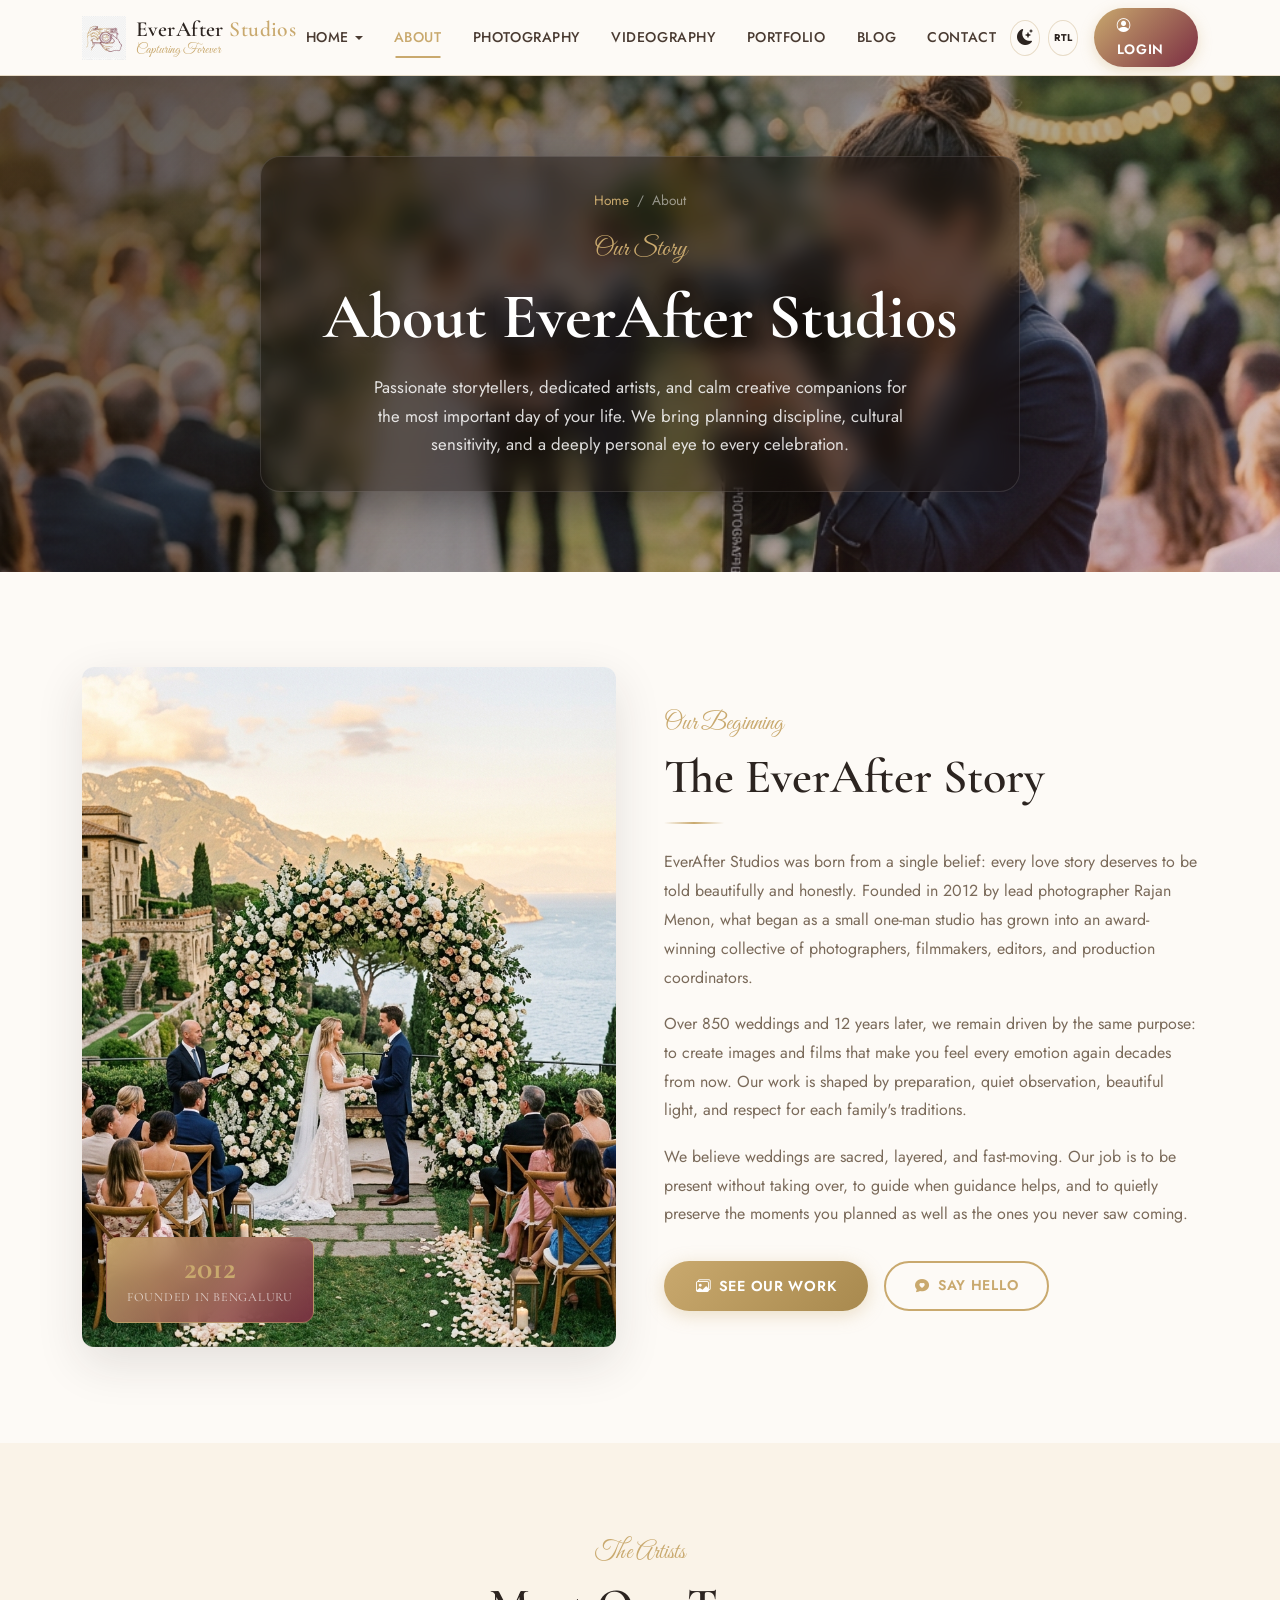
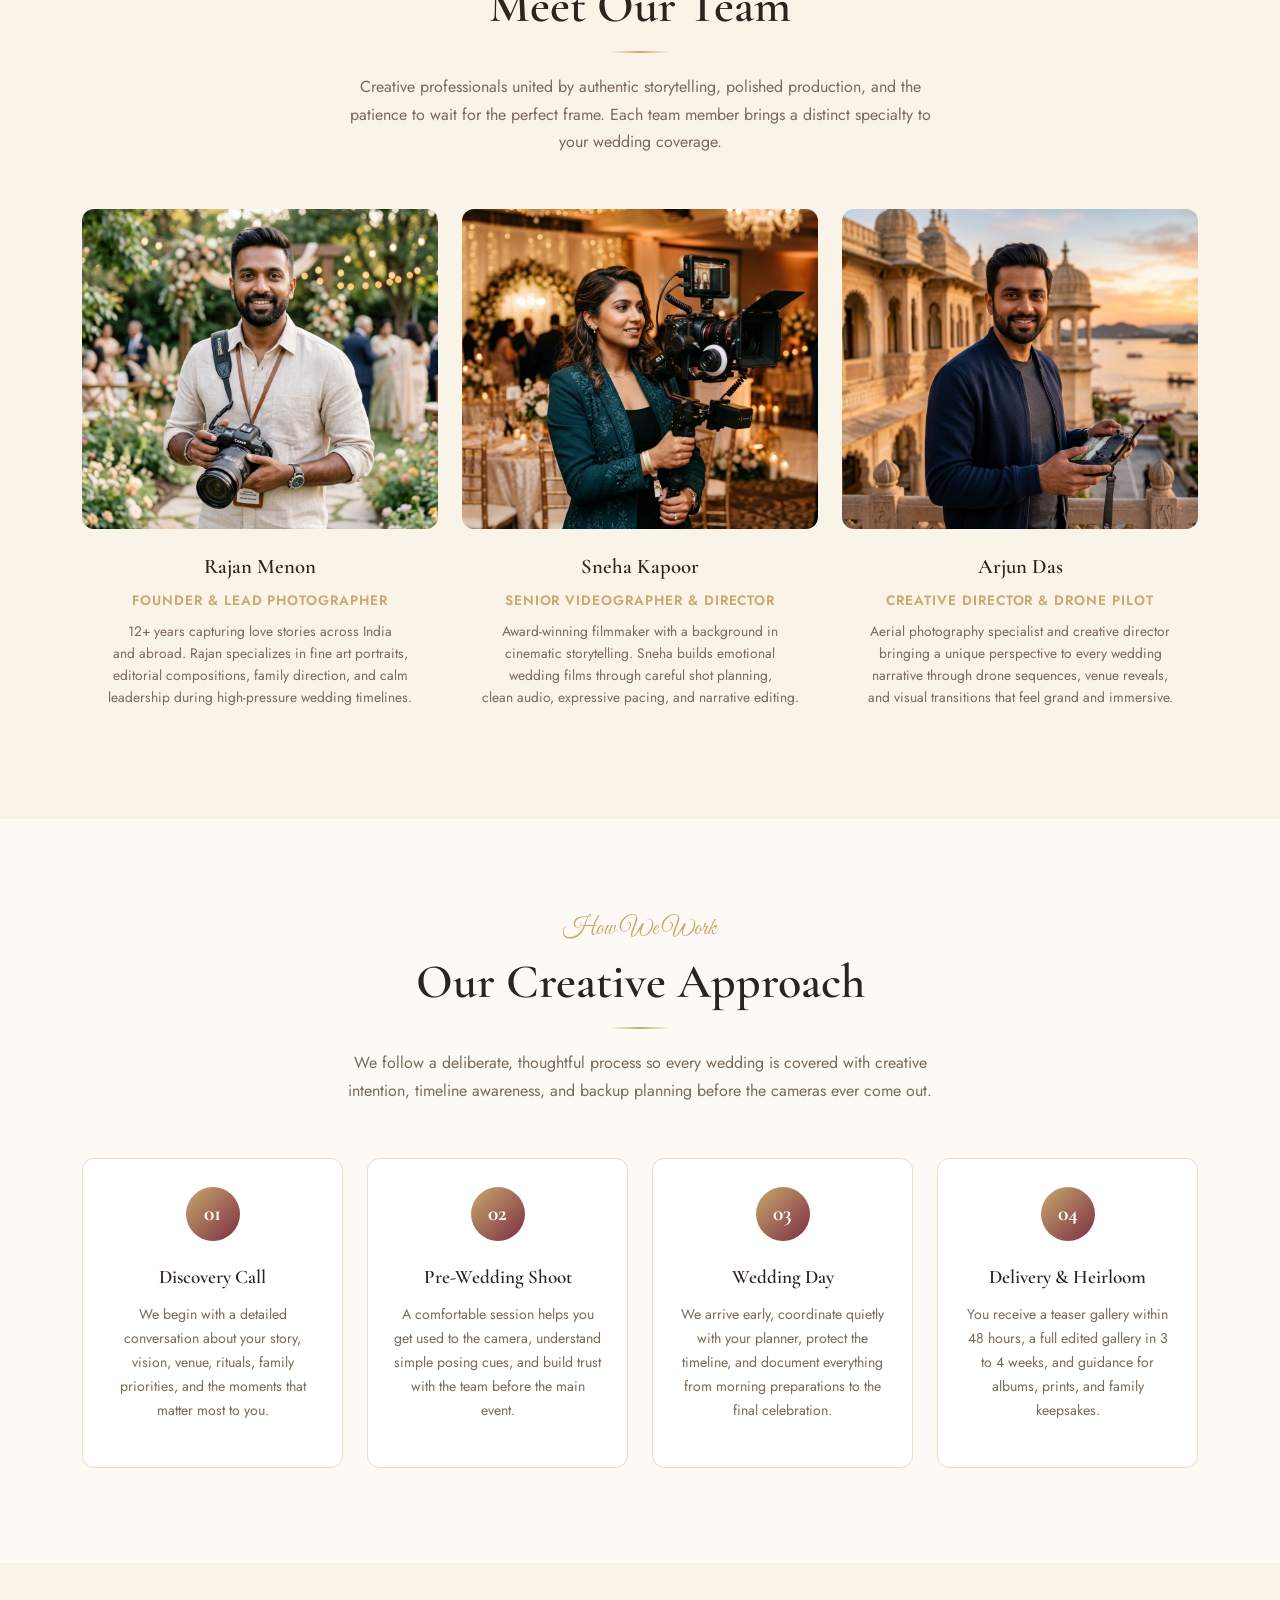
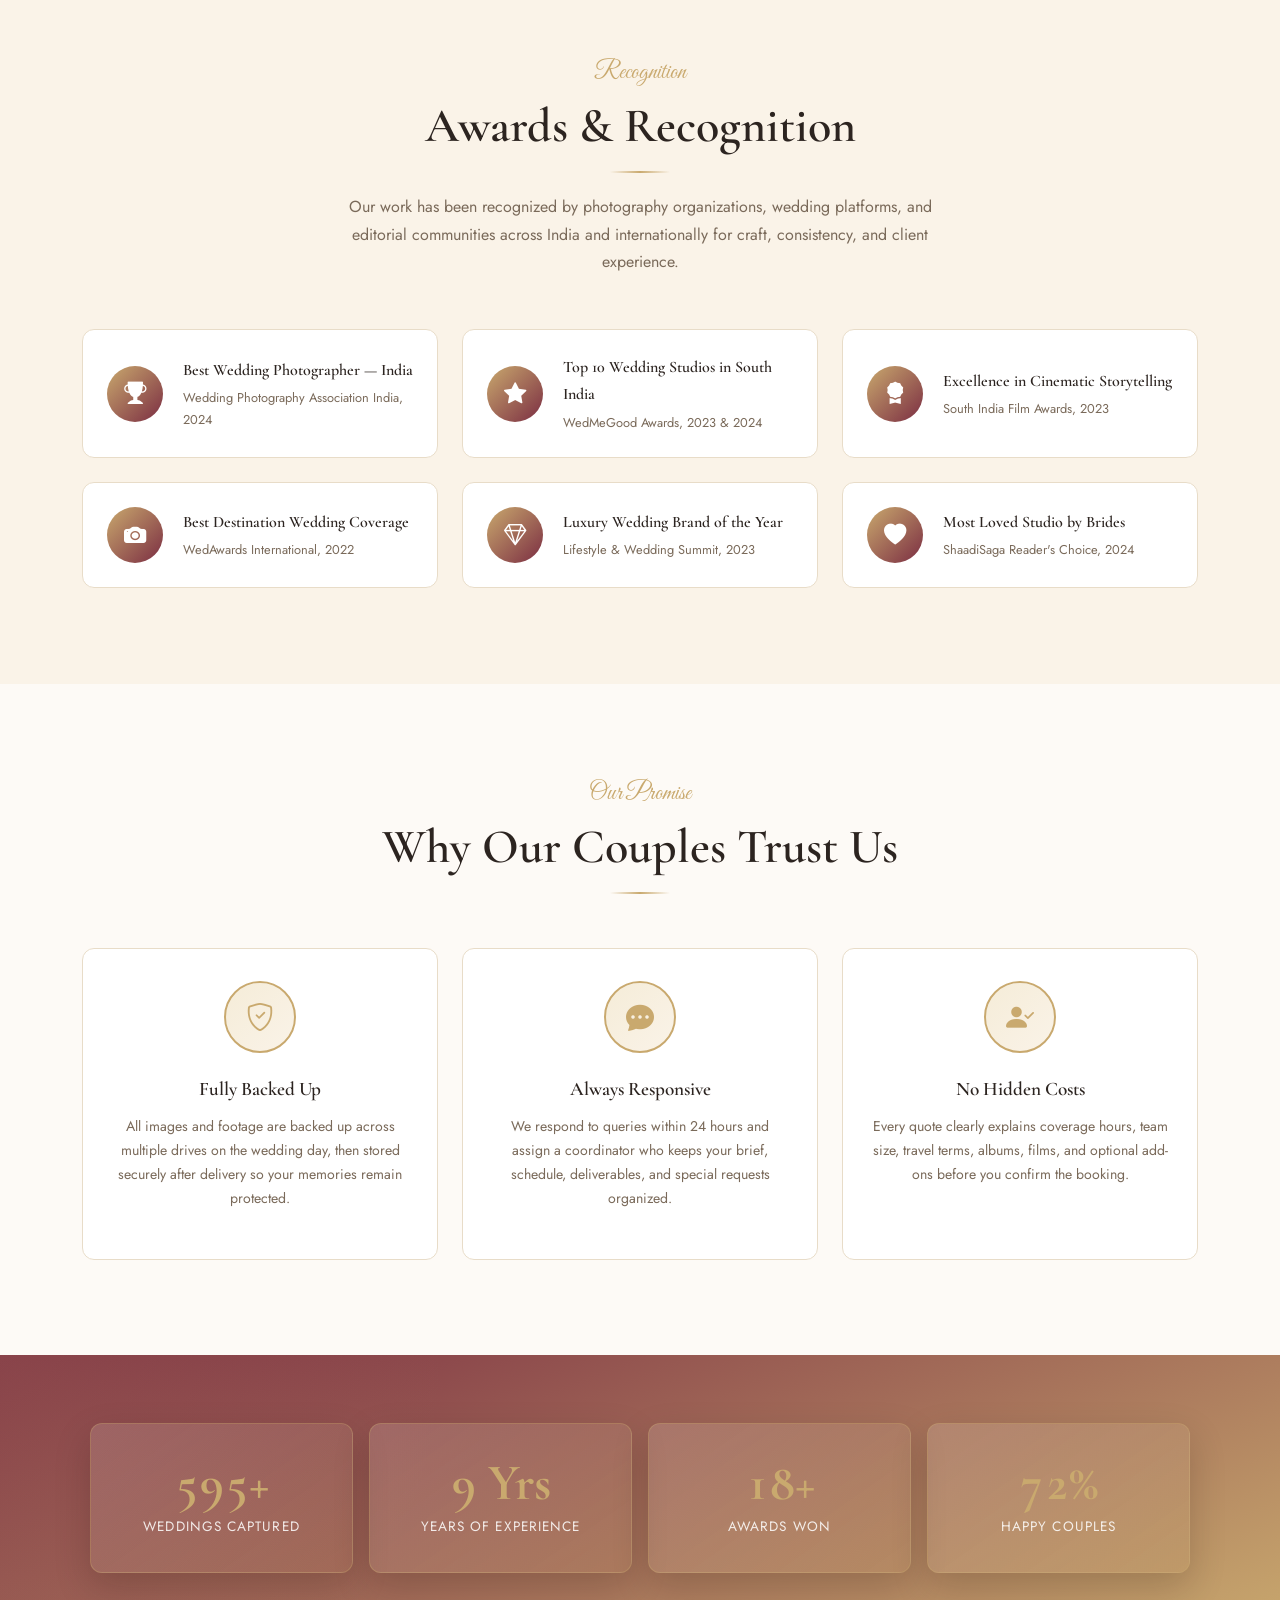
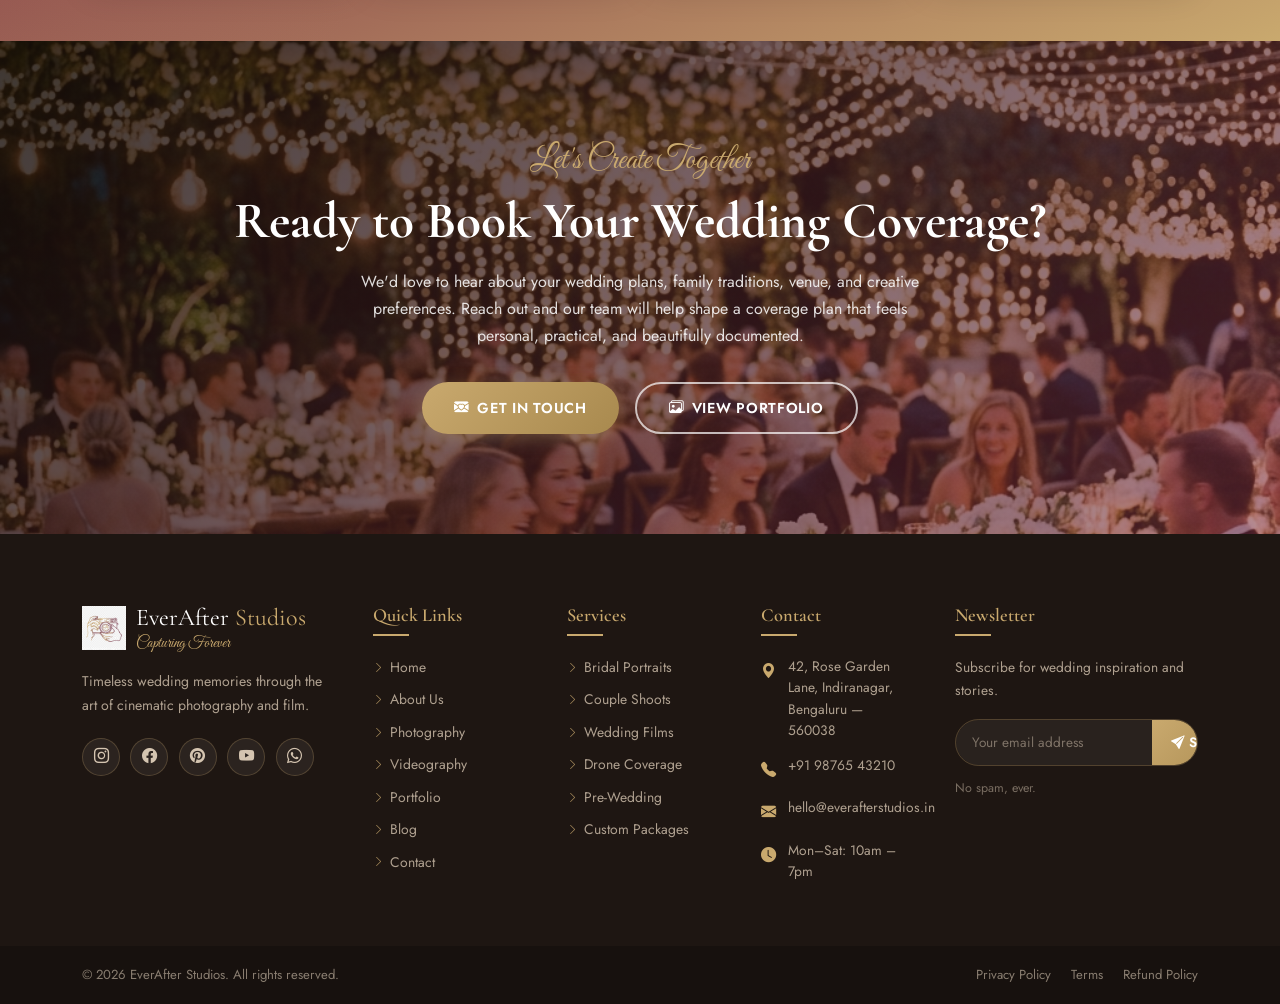
==== about.html @ f7289d17 "changes committed" ====
<!DOCTYPE html>
<html lang="en" dir="ltr" data-theme="light">
<head>
  <meta charset="UTF-8" />
  <meta name="viewport" content="width=device-width, initial-scale=1.0" />
  <link rel="icon" type="image/png" href="assets/images/logo.png" />
  <title>About Us — EverAfter Studios | Our Story & Team</title>
  <meta name="description" content="Meet the EverAfter Studios team — award-winning wedding photographers and filmmakers passionate about capturing authentic love stories since 2012." />
  <link rel="stylesheet" href="https://cdn.jsdelivr.net/npm/bootstrap@5.3.3/dist/css/bootstrap.min.css" />
  <link rel="stylesheet" href="https://cdn.jsdelivr.net/npm/bootstrap-icons@1.11.3/font/bootstrap-icons.min.css" />
  <link rel="stylesheet" href="https://cdn.jsdelivr.net/npm/aos@2.3.4/dist/aos.css" />
  <link rel="stylesheet" href="assets/css/style.css" />
</head>
<body>

<!-- NAVBAR -->
<nav class="everafter-navbar navbar navbar-expand-xl" id="mainNavbar">
  <div class="container">
    <a class="navbar-brand" href="index.html">
      <img src="assets/images/logo.png" alt="EverAfter Studios" class="brand-logo" onerror="this.style.display='none'" />
      <span class="brand-text"><span class="brand-name">EverAfter <span>Studios</span></span><span class="brand-tagline">Capturing Forever</span></span>
    </a>
    <div class="d-flex align-items-center gap-2 d-xl-none">
      <button class="navbar-toggler" type="button" data-bs-toggle="offcanvas" data-bs-target="#navbarOffcanvas"><span class="navbar-toggler-icon"></span></button>
    </div>
    <div class="collapse navbar-collapse">
      <ul class="navbar-nav mx-auto gap-1">
        <li class="nav-item dropdown">
          <a class="nav-link dropdown-toggle" href="#" data-bs-toggle="dropdown">Home</a>
          <ul class="dropdown-menu"><li><a class="dropdown-item" href="index.html">Home 1</a></li><li><a class="dropdown-item" href="home2.html">Home 2</a></li></ul>
        </li>
        <li class="nav-item"><a class="nav-link active" href="about.html" data-page="about.html">About</a></li>
        <li class="nav-item"><a class="nav-link" href="photography.html" data-page="photography.html">Photography</a></li>
        <li class="nav-item"><a class="nav-link" href="videography.html" data-page="videography.html">Videography</a></li>
        <li class="nav-item"><a class="nav-link" href="portfolio.html" data-page="portfolio.html">Portfolio</a></li>
        <li class="nav-item"><a class="nav-link" href="blog.html" data-page="blog.html">Blog</a></li>
        <li class="nav-item"><a class="nav-link" href="contact.html" data-page="contact.html">Contact</a></li>
      </ul>
      <div class="d-flex align-items-center gap-2">
        <button class="nav-toggle-btn theme-toggle-btn"><i class="bi bi-moon-stars-fill theme-icon"></i></button>
        <button class="nav-toggle-btn rtl-toggle-btn"><span class="rtl-icon" aria-hidden="true">RTL</span></button>
        <a href="login.html" class="btn-nav-login nav-link ms-2"><i class="bi bi-person-circle me-1"></i> Login</a>
      </div>
    </div>
  </div>
</nav>
<div class="offcanvas offcanvas-start" id="navbarOffcanvas" tabindex="-1">
  <div class="offcanvas-header">
    <a href="index.html" class="navbar-brand"><img src="assets/images/logo.png" alt="Logo" class="brand-logo" onerror="this.style.display='none'" /><span class="brand-text"><span class="brand-name">EverAfter <span>Studios</span></span><span class="brand-tagline">Capturing Forever</span></span></a>
    <button type="button" class="btn-close" data-bs-dismiss="offcanvas"></button>
  </div>
  <div class="offcanvas-body d-flex flex-column p-0">
    <ul class="navbar-nav flex-column">
      <li class="nav-item dropdown">
        <a class="nav-link dropdown-toggle" href="#" role="button" data-bs-toggle="dropdown" aria-expanded="false">Home</a>
        <ul class="dropdown-menu mobile-home-menu">
          <li><a class="dropdown-item" href="index.html" data-page="index.html">Home 1</a></li>
          <li><a class="dropdown-item" href="home2.html" data-page="home2.html">Home 2</a></li>
        </ul>
      </li>
      <li><a class="nav-link active" href="about.html">About</a></li><li><a class="nav-link" href="photography.html">Photography</a></li>
      <li><a class="nav-link" href="videography.html">Videography</a></li><li><a class="nav-link" href="portfolio.html">Portfolio</a></li>
      <li><a class="nav-link" href="blog.html">Blog</a></li><li><a class="nav-link" href="contact.html">Contact</a></li>
      <li class="px-3 py-2"><a href="login.html" class="btn-nav-login d-flex align-items-center justify-content-center gap-2 w-100"><i class="bi bi-person-circle"></i> Login</a></li>
    </ul>
    <div class="mobile-toggles mt-auto"><button class="nav-toggle-btn theme-toggle-btn"><i class="bi bi-moon-stars-fill theme-icon"></i></button><button class="nav-toggle-btn rtl-toggle-btn"><span class="rtl-icon" aria-hidden="true">RTL</span></button></div>
  </div>
</div>

<!-- BANNER -->
<section class="page-banner" style="min-height:420px">
  <img src="assets/images/about-hero.jpg" alt="About EverAfter Studios" class="banner-img" onerror="this.style.display='none'" />
  <div class="banner-overlay"></div>
  <div class="banner-content">
    <div class="container">
      <div class="banner-card">
        <div class="breadcrumb-custom"><a href="index.html">Home</a><span>/</span><span>About</span></div>
        <span class="banner-tag">Our Story</span>
        <h1 class="banner-title">About EverAfter Studios</h1>
        <p class="banner-desc">Passionate storytellers, dedicated artists, and calm creative companions for the most important day of your life. We bring planning discipline, cultural sensitivity, and a deeply personal eye to every celebration.</p>
      </div>
    </div>
  </div>
</section>

<!-- STUDIO STORY -->
<section class="section-pad">
  <div class="container">
    <div class="row align-items-center g-5">
      <div class="col-lg-6" data-aos="fade-right" data-aos-duration="1100">
        <div class="img-reveal-wrap">
          <img src="assets/images/story-03.jpg" alt="Studio Story" onerror="this.style.background='linear-gradient(135deg,#C9A96E33,#7B2D4233)'" />
          <div class="img-badge"><div class="badge-num">2012</div><div class="badge-lbl">Founded in Bengaluru</div></div>
        </div>
      </div>
      <div class="col-lg-6" data-aos="fade-left" data-aos-duration="1100">
        <span class="section-label">Our Beginning</span>
        <h2 class="section-title text-start">The EverAfter Story</h2>
        <div class="gold-divider" style="margin:0 0 1.5rem"></div>
        <p style="color:var(--clr-muted);line-height:1.8;margin-bottom:1.1rem">EverAfter Studios was born from a single belief: every love story deserves to be told beautifully and honestly. Founded in 2012 by lead photographer Rajan Menon, what began as a small one-man studio has grown into an award-winning collective of photographers, filmmakers, editors, and production coordinators.</p>
        <p style="color:var(--clr-muted);line-height:1.8;margin-bottom:1.1rem">Over 850 weddings and 12 years later, we remain driven by the same purpose: to create images and films that make you feel every emotion again decades from now. Our work is shaped by preparation, quiet observation, beautiful light, and respect for each family's traditions.</p>
        <p style="color:var(--clr-muted);line-height:1.8;margin-bottom:2rem">We believe weddings are sacred, layered, and fast-moving. Our job is to be present without taking over, to guide when guidance helps, and to quietly preserve the moments you planned as well as the ones you never saw coming.</p>
        <div class="d-flex flex-wrap gap-3">
          <a href="portfolio.html" class="btn-primary-ea"><i class="bi bi-images"></i> See Our Work</a>
          <a href="contact.html" class="btn-outline-gold"><i class="bi bi-chat-heart-fill"></i> Say Hello</a>
        </div>
      </div>
    </div>
  </div>
</section>

<!-- TEAM -->
<section class="section-pad bg-surface">
  <div class="container">
    <div class="text-center mb-5" data-aos="fade-up">
      <span class="section-label">The Artists</span>
      <h2 class="section-title">Meet Our Team</h2>
      <div class="gold-divider"></div>
      <p class="section-subtitle">Creative professionals united by authentic storytelling, polished production, and the patience to wait for the perfect frame. Each team member brings a distinct specialty to your wedding coverage.</p>
    </div>
    <div class="row g-4 row-center-last">
      <div class="col-md-6 col-lg-4" data-aos="fade-up" data-aos-delay="100">
        <div class="team-card">
          <div class="team-img-wrap">
            <img src="assets/images/team-01.jpg" alt="Rajan Menon" onerror="this.style.background='linear-gradient(135deg,#C9A96E,#7B2D42)'" />
            <div class="team-social">
              <a href="#" aria-label="Instagram"><i class="bi bi-instagram"></i></a>
              <a href="#" aria-label="Facebook"><i class="bi bi-facebook"></i></a>
              <a href="#" aria-label="LinkedIn"><i class="bi bi-linkedin"></i></a>
            </div>
          </div>
          <div class="team-name">Rajan Menon</div>
          <div class="team-role">Founder &amp; Lead Photographer</div>
          <p class="team-bio-lines"><span>12+ years capturing love stories across India</span><span>and abroad. Rajan specializes in fine art portraits,</span><span>editorial compositions, family direction, and calm</span><span>leadership during high-pressure wedding timelines.</span></p>
        </div>
      </div>
      <div class="col-md-6 col-lg-4" data-aos="fade-up" data-aos-delay="200">
        <div class="team-card">
          <div class="team-img-wrap">
            <img src="assets/images/team-02.jpg" alt="Sneha Kapoor" onerror="this.style.background='linear-gradient(135deg,#C08080,#C9A96E)'" />
            <div class="team-social">
              <a href="#" aria-label="Instagram"><i class="bi bi-instagram"></i></a>
              <a href="#" aria-label="YouTube"><i class="bi bi-youtube"></i></a>
              <a href="#" aria-label="LinkedIn"><i class="bi bi-linkedin"></i></a>
            </div>
          </div>
          <div class="team-name">Sneha Kapoor</div>
          <div class="team-role">Senior Videographer &amp; Director</div>
          <p class="team-bio-lines"><span>Award-winning filmmaker with a background in</span><span>cinematic storytelling. Sneha builds emotional</span><span>wedding films through careful shot planning,</span><span>clean audio, expressive pacing, and narrative editing.</span></p>
        </div>
      </div>
      <div class="col-md-6 col-lg-4" data-aos="fade-up" data-aos-delay="300">
        <div class="team-card">
          <div class="team-img-wrap">
            <img src="assets/images/team-03.jpg" alt="Arjun Das" onerror="this.style.background='linear-gradient(135deg,#7B2D42,#A8894E)'" />
            <div class="team-social">
              <a href="#" aria-label="Instagram"><i class="bi bi-instagram"></i></a>
              <a href="#" aria-label="Pinterest"><i class="bi bi-pinterest"></i></a>
              <a href="#" aria-label="LinkedIn"><i class="bi bi-linkedin"></i></a>
            </div>
          </div>
          <div class="team-name">Arjun Das</div>
          <div class="team-role">Creative Director &amp; Drone Pilot</div>
          <p class="team-bio-lines"><span>Aerial photography specialist and creative director</span><span>bringing a unique perspective to every wedding</span><span>narrative through drone sequences, venue reveals,</span><span>and visual transitions that feel grand and immersive.</span></p>
        </div>
      </div>
    </div>
  </div>
</section>

<!-- CREATIVE APPROACH -->
<section class="section-pad">
  <div class="container">
    <div class="text-center mb-5" data-aos="fade-up">
      <span class="section-label">How We Work</span>
      <h2 class="section-title">Our Creative Approach</h2>
      <div class="gold-divider"></div>
      <p class="section-subtitle">We follow a deliberate, thoughtful process so every wedding is covered with creative intention, timeline awareness, and backup planning before the cameras ever come out.</p>
    </div>
    <div class="row g-4 row-center-last">
      <div class="col-md-6 col-lg-3" data-aos="fade-up" data-aos-delay="100"><div class="step-card"><div class="step-number">01</div><div class="step-title">Discovery Call</div><p class="step-text">We begin with a detailed conversation about your story, vision, venue, rituals, family priorities, and the moments that matter most to you.</p></div></div>
      <div class="col-md-6 col-lg-3" data-aos="fade-up" data-aos-delay="200"><div class="step-card"><div class="step-number">02</div><div class="step-title">Pre-Wedding Shoot</div><p class="step-text">A comfortable session helps you get <br class="d-none d-md-inline d-lg-none" />used to the camera, understand simple <br class="d-none d-md-inline d-lg-none" />posing cues, and build trust with the team before the main event.</p></div></div>
      <div class="col-md-6 col-lg-3" data-aos="fade-up" data-aos-delay="300"><div class="step-card"><div class="step-number">03</div><div class="step-title">Wedding Day</div><p class="step-text">We arrive early, coordinate quietly with your planner, protect the timeline, and document everything from morning preparations to the final celebration.</p></div></div>
      <div class="col-md-6 col-lg-3" data-aos="fade-up" data-aos-delay="400"><div class="step-card"><div class="step-number">04</div><div class="step-title">Delivery &amp; Heirloom</div><p class="step-text">You receive a teaser gallery within 48 hours, a full edited gallery in 3 to 4 weeks, and guidance for albums, prints, and family keepsakes.</p></div></div>
    </div>
  </div>
</section>

<!-- AWARDS -->
<section class="section-pad bg-surface">
  <div class="container">
    <div class="text-center mb-5" data-aos="fade-up">
      <span class="section-label">Recognition</span>
      <h2 class="section-title">Awards &amp; Recognition</h2>
      <div class="gold-divider"></div>
      <p class="section-subtitle">Our work has been recognized by photography organizations, wedding platforms, and editorial communities across India and internationally for craft, consistency, and client experience.</p>
    </div>
    <div class="row g-4 row-center-last">
      <div class="col-md-6 col-lg-4" data-aos="fade-up" data-aos-delay="100"><div class="award-card"><div class="award-icon"><i class="bi bi-trophy-fill"></i></div><div><div class="award-title">Best Wedding Photographer — India</div><div class="award-year">Wedding Photography Association India, 2024</div></div></div></div>
      <div class="col-md-6 col-lg-4" data-aos="fade-up" data-aos-delay="200"><div class="award-card"><div class="award-icon"><i class="bi bi-star-fill"></i></div><div><div class="award-title">Top 10 Wedding Studios in South India</div><div class="award-year">WedMeGood Awards, 2023 &amp; 2024</div></div></div></div>
      <div class="col-md-6 col-lg-4" data-aos="fade-up" data-aos-delay="300"><div class="award-card"><div class="award-icon"><i class="bi bi-award-fill"></i></div><div><div class="award-title">Excellence in Cinematic Storytelling</div><div class="award-year">South India Film Awards, 2023</div></div></div></div>
      <div class="col-md-6 col-lg-4" data-aos="fade-up" data-aos-delay="400"><div class="award-card"><div class="award-icon"><i class="bi bi-camera-fill"></i></div><div><div class="award-title">Best Destination Wedding Coverage</div><div class="award-year">WedAwards International, 2022</div></div></div></div>
      <div class="col-md-6 col-lg-4" data-aos="fade-up" data-aos-delay="500"><div class="award-card"><div class="award-icon"><i class="bi bi-gem"></i></div><div><div class="award-title">Luxury Wedding Brand of the Year</div><div class="award-year">Lifestyle &amp; Wedding Summit, 2023</div></div></div></div>
      <div class="col-md-6 col-lg-4" data-aos="fade-up" data-aos-delay="600"><div class="award-card"><div class="award-icon"><i class="bi bi-heart-fill"></i></div><div><div class="award-title">Most Loved Studio <br class="award-title-break" />by Brides</div><div class="award-year">ShaadiSaga Reader's Choice, 2024</div></div></div></div>
    </div>
  </div>
</section>

<!-- CLIENT TRUST -->
<section class="section-pad">
  <div class="container">
    <div class="text-center mb-5" data-aos="fade-up">
      <span class="section-label">Our Promise</span>
      <h2 class="section-title">Why Our Couples Trust Us</h2>
      <div class="gold-divider"></div>
    </div>
    <div class="row g-4 row-center-last">
      <div class="col-md-6 col-lg-4" data-aos="fade-up" data-aos-delay="100"><div class="feature-card"><div class="feature-icon"><i class="bi bi-shield-check"></i></div><div class="feature-title">Fully Backed Up</div><p class="feature-text">All images and footage are backed up across multiple drives on the wedding day, then stored securely after delivery so your memories remain protected.</p></div></div>
      <div class="col-md-6 col-lg-4" data-aos="fade-up" data-aos-delay="200"><div class="feature-card"><div class="feature-icon"><i class="bi bi-chat-dots-fill"></i></div><div class="feature-title">Always Responsive</div><p class="feature-text">We respond to queries within 24 hours and assign a coordinator who keeps your brief, schedule, deliverables, and special requests organized.</p></div></div>
      <div class="col-md-6 col-lg-4" data-aos="fade-up" data-aos-delay="300"><div class="feature-card"><div class="feature-icon"><i class="bi bi-person-check-fill"></i></div><div class="feature-title">No Hidden Costs</div><p class="feature-text">Every quote clearly explains coverage hours, team size, travel terms, albums, films, and optional add-ons before you confirm the booking.</p></div></div>
    </div>
  </div>
</section>

<!-- STATS -->
<section class="stats-bar" data-aos="fade-up">
  <div class="container">
    <div class="row g-0 text-center">
      <div class="col-6 col-md-3"><div class="stat-item"><div class="stat-number" data-count="850" data-suffix="+">0+</div><div class="stat-label">Weddings Captured</div></div></div>
      <div class="col-6 col-md-3"><div class="stat-item"><div class="stat-number" data-count="12" data-suffix=" Yrs">0 Yrs</div><div class="stat-label">Years of Experience</div></div></div>
      <div class="col-6 col-md-3"><div class="stat-item"><div class="stat-number" data-count="24" data-suffix="+">0+</div><div class="stat-label">Awards Won</div></div></div>
      <div class="col-6 col-md-3"><div class="stat-item"><div class="stat-number" data-count="98" data-suffix="%">0%</div><div class="stat-label">Happy Couples</div></div></div>
    </div>
  </div>
</section>

<!-- CTA -->
<section class="cta-section">
  <img src="assets/images/cta-about.jpg" alt="Book EverAfter Studios" class="banner-img" onerror="this.style.display='none'" />
  <div class="cta-overlay"></div>
  <div class="cta-content container" data-aos="zoom-in">
    <span class="script-font d-block mb-2" style="font-size:2rem">Let's Create Together</span>
    <h2 class="cta-title">Ready to Book Your Wedding Coverage?</h2>
    <p class="cta-text">We'd love to hear about your wedding plans, family traditions, venue, and creative preferences. Reach out and our team will help shape a coverage plan that feels personal, practical, and beautifully documented.</p>
    <div class="d-flex flex-wrap gap-3 justify-content-center">
      <a href="contact.html" class="btn-primary-ea"><i class="bi bi-envelope-heart-fill"></i> Get in Touch</a>
      <a href="portfolio.html" class="btn-outline-ea"><i class="bi bi-images"></i> View Portfolio</a>
    </div>
  </div>
</section>

<!-- FOOTER -->
<footer class="site-footer">
  <div class="container">
    <div class="row g-5">
      <div class="col-lg-3 col-md-6"><div class="footer-brand"><a class="footer-brand-link" href="index.html" aria-label="EverAfter Studios home"><img src="assets/images/logo.png" alt="EverAfter Studios" class="footer-brand-logo" onerror="this.style.display='none'" /><span class="footer-brand-text"><span class="brand-name-footer">EverAfter <span>Studios</span></span><span class="script-sub">Capturing Forever</span></span></a><p>Timeless wedding memories through the art of cinematic photography and film.</p><div class="footer-social"><a href="#"><i class="bi bi-instagram"></i></a><a href="#"><i class="bi bi-facebook"></i></a><a href="#"><i class="bi bi-pinterest"></i></a><a href="#"><i class="bi bi-youtube"></i></a><a href="#"><i class="bi bi-whatsapp"></i></a></div></div></div>
      <div class="col-lg-2 col-md-6"><h4 class="footer-heading">Quick Links</h4><ul class="footer-links"><li><a href="index.html"><i class="bi bi-chevron-right"></i> Home</a></li><li><a href="about.html"><i class="bi bi-chevron-right"></i> About Us</a></li><li><a href="photography.html"><i class="bi bi-chevron-right"></i> Photography</a></li><li><a href="videography.html"><i class="bi bi-chevron-right"></i> Videography</a></li><li><a href="portfolio.html"><i class="bi bi-chevron-right"></i> Portfolio</a></li><li><a href="blog.html"><i class="bi bi-chevron-right"></i> Blog</a></li><li><a href="contact.html"><i class="bi bi-chevron-right"></i> Contact</a></li></ul></div>
      <div class="col-lg-2 col-md-6"><h4 class="footer-heading">Services</h4><ul class="footer-links"><li><a href="photography.html"><i class="bi bi-chevron-right"></i> Bridal Portraits</a></li><li><a href="photography.html"><i class="bi bi-chevron-right"></i> Couple Shoots</a></li><li><a href="videography.html"><i class="bi bi-chevron-right"></i> Wedding Films</a></li><li><a href="videography.html"><i class="bi bi-chevron-right"></i> Drone Coverage</a></li><li><a href="photography.html"><i class="bi bi-chevron-right"></i> Pre-Wedding</a></li><li><a href="contact.html"><i class="bi bi-chevron-right"></i> Custom Packages</a></li></ul></div>
      <div class="col-lg-2 col-md-6"><h4 class="footer-heading">Contact</h4><div class="footer-contact-item"><i class="bi bi-geo-alt-fill"></i><span>42, Rose Garden Lane, Indiranagar, Bengaluru — 560038</span></div><div class="footer-contact-item"><i class="bi bi-telephone-fill"></i><span>+91 98765 43210</span></div><div class="footer-contact-item"><i class="bi bi-envelope-fill"></i><span>hello@everafterstudios.in</span></div><div class="footer-contact-item"><i class="bi bi-clock-fill"></i><span>Mon–Sat: 10am – 7pm</span></div></div>
      <div class="col-lg-3 col-md-6"><h4 class="footer-heading">Newsletter</h4><p style="font-size:0.86rem;color:var(--clr-footer-text);opacity:0.8;margin-bottom:1rem">Subscribe for wedding inspiration and stories.</p><form class="newsletter-form" data-demo="true"><div class="input-group-footer"><input type="email" placeholder="Your email address" required /><button type="submit"><i class="bi bi-send-fill"></i> Subscribe</button></div><p class="footer-note">No spam, ever.</p></form></div>
    </div>
  </div>
  <div class="footer-bottom"><div class="container"><div class="row align-items-center"><div class="col-md-6"><p>&copy; 2026 EverAfter Studios. All rights reserved.</p></div><div class="col-md-6"><div class="footer-bottom-links"><a href="#">Privacy Policy</a><a href="#">Terms</a><a href="#">Refund Policy</a></div></div></div></div></div>
</footer>

<div class="lightbox-overlay" id="lightbox-overlay"><div class="lightbox-inner"><button class="lightbox-close" id="lightbox-close"><i class="bi bi-x-lg"></i></button><button class="lightbox-nav lightbox-prev" id="lightbox-prev"><i class="bi bi-chevron-left"></i></button><img id="lightbox-img" src="" alt="Gallery" /><button class="lightbox-nav lightbox-next" id="lightbox-next"><i class="bi bi-chevron-right"></i></button></div></div>
<button class="scroll-top-btn"><i class="bi bi-arrow-up"></i></button>

<script src="https://cdn.jsdelivr.net/npm/bootstrap@5.3.3/dist/js/bootstrap.bundle.min.js"></script>
<script src="https://cdn.jsdelivr.net/npm/aos@2.3.4/dist/aos.js"></script>
<script src="assets/js/main.js"></script>
</body>
</html>
---- assets/css/style.css ----
/* ============================================================
   EverAfter Studios — Global Stylesheet
   Version: 1.0
   Fonts: Cormorant Garamond, Jost, Great Vibes (Google Fonts)
   ============================================================ */

/* ─── Google Fonts ─────────────────────────────────────────── */
@import url('https://fonts.googleapis.com/css2?family=Cormorant+Garamond:ital,wght@0,300;0,400;0,500;0,600;0,700;1,400;1,500&family=Great+Vibes&family=Jost:wght@300;400;500;600;700&display=swap');

/* ─── CSS Custom Properties — Light Theme ──────────────────── */
:root {
  --clr-bg: #FDFAF6;
  --clr-surface: #FAF3E8;
  --clr-surface-2: #F5ECD8;
  --clr-primary: #C9A96E;
  --clr-primary-dk: #A8894E;
  --clr-accent: #7B2D42;
  --clr-accent-lt: #9E3D57;
  --clr-rose: #C08080;
  --clr-text: #2C2420;
  --clr-text-2: #4A3B32;
  --clr-muted: #7A6A5A;
  --clr-border: #E8DCC8;
  --clr-white: #FFFFFF;
  --clr-card-bg: #FFFFFF;
  --clr-input-bg: #FFFFFF;
  --clr-navbar-bg: rgba(253, 250, 246, 0.96);
  --clr-footer-bg: #1E1612;
  --clr-footer-text: #D4C4B0;
  --clr-overlay: rgba(28, 20, 14, 0.55);
  --clr-shadow: rgba(44, 36, 32, 0.12);

  --font-heading: 'Cormorant Garamond', Georgia, serif;
  --font-body: 'Jost', sans-serif;
  --font-script: 'Great Vibes', cursive;

  --radius-sm: 6px;
  --radius-md: 12px;
  --radius-lg: 24px;
  --radius-xl: 48px;

  --transition: all 0.35s cubic-bezier(0.4, 0, 0.2, 1);
  --shadow-sm: 0 2px 12px var(--clr-shadow);
  --shadow-md: 0 6px 28px var(--clr-shadow);
  --shadow-lg: 0 16px 48px var(--clr-shadow);

  --nav-height: 76px;
}

/* ─── Dark Theme Overrides ──────────────────────────────────── */
[data-theme="dark"] {
  --clr-bg: #14100D;
  --clr-surface: #1E1814;
  --clr-surface-2: #261F19;
  --clr-primary: #D4B483;
  --clr-primary-dk: #C9A96E;
  --clr-accent: #A03D58;
  --clr-accent-lt: #BC4E6A;
  --clr-rose: #C08080;
  --clr-text: #F0E8DC;
  --clr-text-2: #C8B8A8;
  --clr-muted: #9A8A7A;
  --clr-border: #3A2E26;
  --clr-card-bg: #221C17;
  --clr-input-bg: #1E1814;
  --clr-navbar-bg: rgba(20, 16, 13, 0.97);
  --clr-shadow: rgba(0, 0, 0, 0.35);
}

/* ─── Base Reset ────────────────────────────────────────────── */
*,
*::before,
*::after {
  box-sizing: border-box;
  margin: 0;
  padding: 0;
}

html {
  scroll-behavior: smooth;
  overflow-x: hidden;
}

body {
  font-family: var(--font-body);
  background-color: var(--clr-bg);
  color: var(--clr-text);
  line-height: 1.7;
  overflow-x: hidden;
  transition: background-color 0.4s ease, color 0.4s ease;
}

body {
  padding-top: var(--nav-height);
}

@supports (selector(:has(*))) {
  body:not(:has(.everafter-navbar)) {
    padding-top: 0;
  }
}

img {
  max-width: 100%;
  height: auto;
  display: block;
}

a {
  color: inherit;
  text-decoration: none;
  transition: var(--transition);
}

ul {
  list-style: none;
  padding: 0;
  margin: 0;
}

/* ─── Typography ────────────────────────────────────────────── */
h1,
h2,
h3,
h4,
h5,
h6 {
  font-family: var(--font-heading);
  font-weight: 600;
  line-height: 1.2;
  color: var(--clr-text);
}

.script-font {
  font-family: var(--font-script);
  color: var(--clr-primary);
  font-size: 1.6rem;
  font-weight: 400;
  line-height: 1.3;
}

.section-label {
  font-family: var(--font-script);
  font-size: 1.5rem;
  color: var(--clr-primary);
  display: block;
  margin-bottom: 0.25rem;
}

.section-title {
  font-family: var(--font-heading);
  font-size: clamp(2rem, 4vw, 3rem);
  font-weight: 600;
  color: var(--clr-text);
  margin-bottom: 1rem;
}

.section-subtitle {
  font-size: 1rem;
  color: var(--clr-muted);
  max-width: 600px;
  margin: 0 auto 2.5rem;
}

/* ─── Section Spacing ───────────────────────────────────────── */
.section-pad {
  padding: 90px 0;
}

.section-pad-sm {
  padding: 60px 0;
}

.section-pad .row,
.section-pad-sm .row {
  padding-top: 0.35rem;
  padding-bottom: 0.35rem;
}

.bg-surface {
  background-color: var(--clr-surface);
}

.bg-surface-2 {
  background-color: var(--clr-surface-2);
}

/* ─── Divider ───────────────────────────────────────────────── */
.gold-divider {
  width: 60px;
  height: 2px;
  background: linear-gradient(90deg, transparent, var(--clr-primary), transparent);
  margin: 0.75rem auto 1.25rem;
}

/* ═══════════════════════════════════════════════════════════════
   NAVBAR
═══════════════════════════════════════════════════════════════ */
.everafter-navbar {
  position: fixed;
  top: 0;
  left: 0;
  right: 0;
  z-index: 1050;
  width: 100%;
  background: var(--clr-navbar-bg);
  backdrop-filter: blur(14px);
  -webkit-backdrop-filter: blur(14px);
  border-bottom: 1px solid var(--clr-border);
  height: var(--nav-height);
  transition: background 0.3s ease, box-shadow 0.3s ease;
}

.everafter-navbar.scrolled {
  box-shadow: 0 4px 24px var(--clr-shadow);
}

.navbar-brand {
  display: flex;
  align-items: center;
  gap: 10px;
}

.navbar-brand .brand-logo {
  height: 44px;
  width: auto;
  object-fit: contain;
}

.navbar-brand .brand-text {
  display: flex;
  flex-direction: column;
  justify-content: center;
  line-height: 1.1;
}

.navbar-brand .brand-name {
  font-family: var(--font-heading);
  font-size: 1.35rem;
  font-weight: 600;
  color: var(--clr-text);
  letter-spacing: 0.02em;
  white-space: nowrap;
}

.navbar-brand .brand-name span {
  color: var(--clr-primary);
}

.navbar-brand .brand-tagline {
  font-family: var(--font-script);
  font-size: 0.88rem;
  color: var(--clr-primary);
  line-height: 1;
  margin-top: 2px;
  white-space: nowrap;
}

/* Nav links */
.nav-link {
  font-family: var(--font-body);
  font-size: 0.88rem;
  font-weight: 500;
  color: var(--clr-text-2) !important;
  letter-spacing: 0.04em;
  text-transform: uppercase;
  padding: 0.4rem 0.85rem !important;
  position: relative;
  transition: var(--transition);
}

.nav-link:not(.dropdown-toggle)::after {
  content: '';
  position: absolute;
  bottom: -2px;
  left: 50%;
  transform: translateX(-50%);
  width: 0;
  height: 2px;
  background: var(--clr-primary);
  transition: width 0.3s ease;
}

.nav-link:not(.dropdown-toggle):hover::after,
.nav-link:not(.dropdown-toggle).active::after {
  width: 60%;
}

.nav-link.dropdown-toggle::after {
  content: "" !important;
  display: inline-block;
  width: 0;
  height: 0;
  margin-left: 0.35rem;
  vertical-align: middle;
  border-top: 4px solid;
  border-right: 4px solid transparent;
  border-left: 4px solid transparent;
  border-bottom: 0;
  transition: transform 0.2s ease;
}

.nav-link.dropdown-toggle.show::after {
  transform: rotate(180deg);
}

.nav-link:hover,
.nav-link.active {
  color: var(--clr-primary) !important;
}

.navbar .dropdown-menu {
  min-width: 180px;
  margin-top: 0.75rem;
  padding: 0.45rem;
  background: var(--clr-card-bg);
  border: 1px solid var(--clr-border);
  border-radius: var(--radius-sm);
  box-shadow: var(--shadow-md);
}

.navbar .dropdown-item {
  color: var(--clr-text-2);
  font-size: 0.88rem;
  font-weight: 500;
  letter-spacing: 0.02em;
  border-radius: var(--radius-sm);
  padding: 0.6rem 0.8rem;
  transition: var(--transition);
}

.navbar .dropdown-item:hover,
.navbar .dropdown-item:focus {
  color: var(--clr-primary);
  background: var(--clr-surface);
}

.navbar .dropdown-item.active,
.navbar .dropdown-item:active {
  color: var(--clr-primary);
  background: var(--clr-surface-2);
}

/* Login button */
.btn-nav-login {
  background: linear-gradient(135deg, var(--clr-primary), var(--clr-accent));
  color: var(--clr-white) !important;
  border-radius: var(--radius-xl);
  padding: 0.42rem 1.4rem !important;
  font-size: 0.85rem;
  font-weight: 600;
  letter-spacing: 0.05em;
  border: none;
  transition: var(--transition);
  box-shadow: 0 4px 14px rgba(201, 169, 110, 0.35);
}

.btn-nav-login:hover {
  background: linear-gradient(135deg, var(--clr-accent), var(--clr-primary));
  transform: translateY(-2px);
  box-shadow: 0 6px 20px rgba(201, 169, 110, 0.45);
}

.btn-nav-login::after {
  display: none !important;
}

/* Theme / RTL toggle buttons */
.nav-toggle-btn {
  background: none;
  border: 1.5px solid var(--clr-border);
  border-radius: 50%;
  width: 36px;
  height: 36px;
  display: flex;
  align-items: center;
  justify-content: center;
  color: var(--clr-text);
  cursor: pointer;
  transition: var(--transition);
  font-size: 1rem;
}

.nav-toggle-btn:hover {
  background: var(--clr-primary);
  border-color: var(--clr-primary);
  color: var(--clr-white);
}

.rtl-icon {
  font-family: var(--font-body);
  font-size: 0.62rem;
  font-weight: 700;
  letter-spacing: 0.03em;
  line-height: 1;
}

/* Hamburger */
.navbar-toggler {
  border: 1.5px solid var(--clr-border) !important;
  border-radius: var(--radius-sm) !important;
  padding: 0.3rem 0.55rem !important;
  color: var(--clr-text) !important;
  background: transparent !important;
  transition: var(--transition);
}

.navbar-toggler:focus {
  box-shadow: none !important;
}

.navbar-toggler-icon {
  background-image: url("data:image/svg+xml,%3Csvg xmlns='http://www.w3.org/2000/svg' viewBox='0 0 30 30'%3E%3Cpath stroke='%23C9A96E' stroke-width='2.5' d='M4 7h22M4 15h22M4 23h22'/%3E%3C/svg%3E") !important;
}

/* Offcanvas mobile menu: Full Screen Overlay */
@media (max-width: 1199px) {
  .offcanvas {
    position: fixed !important;
    top: 0 !important;
    left: 0 !important;
    width: 100% !important;
    max-width: 100% !important;
    height: 100vh !important;
    max-height: 100vh !important;
    border-radius: 0 !important;
    border: none !important;
    box-shadow: none !important;
    opacity: 0 !important;
    visibility: hidden !important;
    transform: translateX(100%) !important;
    transition: transform 0.4s cubic-bezier(0.16, 1, 0.3, 1),
                opacity 0.4s ease,
                visibility 0.4s ease !important;
    background: var(--clr-surface) !important;
    z-index: 2000 !important;
  }

  .offcanvas.show,
  .offcanvas.showing {
    transform: translateX(0) !important;
    opacity: 1 !important;
    visibility: visible !important;
  }

  .offcanvas.hiding {
    transform: translateX(100%) !important;
    opacity: 0 !important;
    visibility: hidden !important;
  }

  .offcanvas-header {
    position: relative !important;
    padding-right: 4.5rem !important;
  }

  [dir="rtl"] .offcanvas-header {
    padding-right: 1.5rem !important;
    padding-left: 4.5rem !important;
  }

  /* Premium close button for offcanvas */
  .offcanvas .btn-close {
    background: none !important;
    opacity: 1 !important;
    color: var(--clr-muted) !important;
    font-size: 1.25rem !important;
    position: absolute !important;
    top: 50% !important;
    transform: translateY(-50%) !important;
    right: 1.5rem !important;
    width: 36px;
    height: 36px;
    display: flex;
    align-items: center;
    justify-content: center;
    border: 1px solid var(--clr-border) !important;
    border-radius: 50% !important;
    transition: var(--transition);
    padding: 0 !important;
    margin: 0 !important;
  }

  [dir="rtl"] .offcanvas .btn-close {
    right: auto !important;
    left: 1.5rem !important;
  }

  .offcanvas .btn-close::before {
    content: '\F62A'; /* Bootstrap Icon unicode for bi-x */
    font-family: 'bootstrap-icons' !important;
    display: block;
  }

  .offcanvas .btn-close:hover {
    color: var(--clr-primary) !important;
    border-color: var(--clr-primary) !important;
    background-color: var(--clr-surface-2) !important;
    transform: translateY(-50%) rotate(90deg) !important;
  }

  /* RTL specific alignments inside offcanvas */
  [dir="rtl"] .offcanvas .nav-link,
  [dir="rtl"] .offcanvas .dropdown-item {
    text-align: right !important;
  }
}

.offcanvas-header {
  border-bottom: 1px solid var(--clr-border);
  padding: 1.2rem 1.5rem;
}

.offcanvas .nav-link {
  font-size: 1rem !important;
  padding: 0.75rem 1.5rem !important;
  border-bottom: 1px solid var(--clr-border);
}

.offcanvas .nav-link::after {
  display: none;
}

.offcanvas .nav-link.dropdown-toggle::after {
  display: inline-block;
  margin-left: auto;
  margin-right: 0;
  vertical-align: middle;
}

[dir="rtl"] .offcanvas .nav-link.dropdown-toggle::after {
  margin-right: auto !important;
  margin-left: 0 !important;
}

.offcanvas .nav-link.active {
  background: var(--clr-surface-2);
}

.offcanvas .dropdown-toggle {
  display: flex;
  align-items: center;
}

.offcanvas .dropdown-menu {
  position: static !important;
  transform: none !important;
  width: 100%;
  margin: 0;
  padding: 0.45rem 1rem 0.65rem 1.5rem;
  border: 0;
  border-bottom: 1px solid var(--clr-border);
  border-radius: 0;
  background: var(--clr-surface);
  box-shadow: none;
}

[dir="rtl"] .offcanvas .dropdown-menu {
  padding: 0.45rem 1.5rem 0.65rem 1rem !important;
}

.offcanvas .mobile-home-menu {
  border-left: 3px solid var(--clr-primary);
}

[dir="rtl"] .offcanvas .mobile-home-menu {
  border-left: none !important;
  border-right: 3px solid var(--clr-primary) !important;
}

.offcanvas .dropdown-item {
  color: var(--clr-text-2);
  font-size: 0.95rem;
  font-weight: 500;
  padding: 0.62rem 0.85rem;
  border-radius: var(--radius-sm);
  transition: var(--transition);
}

.offcanvas .dropdown-item:hover,
.offcanvas .dropdown-item:focus {
  color: var(--clr-primary);
  background: var(--clr-bg);
}

.offcanvas .dropdown-item.active,
.offcanvas .dropdown-item:active {
  color: var(--clr-primary);
  background: var(--clr-surface-2);
}

.mobile-toggles {
  padding: 1.2rem 1.5rem;
  display: flex;
  align-items: center;
  gap: 0.75rem;
  border-top: 1px solid var(--clr-border);
  margin-top: auto;
}

/* ═══════════════════════════════════════════════════════════════
   HERO / BANNER
═══════════════════════════════════════════════════════════════ */
.page-banner {
  position: relative;
  width: 100%;
  min-height: 480px;
  display: flex;
  align-items: center;
  justify-content: center;
  overflow: hidden;
  background: var(--clr-surface);
  text-align: center;
}

.hero-banner {
  min-height: clamp(560px, 72vh, 680px);
}

.hero-banner .banner-content {
  text-align: left;
}

.hero-banner .banner-desc {
  margin-left: 0;
  margin-right: auto;
}

.banner-img {
  position: absolute;
  inset: 0;
  width: 100%;
  height: 100%;
  object-fit: cover;
  object-position: center;
  z-index: 0;
  transform: scale(1.04);
  transition: transform 8s ease, filter 8s ease;
}


.page-banner:hover .banner-img {
  transform: scale(1);
}

.banner-overlay {
  position: absolute;
  inset: 0;
  background: linear-gradient(135deg,
      rgba(20, 12, 8, 0.72) 0%,
      rgba(44, 36, 32, 0.4) 60%,
      rgba(123, 45, 66, 0.25) 100%);
  z-index: 1;
}

.banner-content {
  position: relative;
  z-index: 2;
  width: 100%;
  padding: 80px 0;
}

/* Glassmorphism Card for Banner Content Overlay */
.banner-card {
  background: rgba(18, 12, 10, 0.45);
  backdrop-filter: blur(12px) saturate(110%);
  -webkit-backdrop-filter: blur(12px) saturate(110%);
  border: 1px solid rgba(255, 255, 255, 0.12);
  border-radius: 20px;
  padding: 40px;
  box-shadow: 0 12px 40px rgba(0, 0, 0, 0.35);
  transition: transform 0.3s ease, border-color 0.3s ease;
}

.banner-card:hover {
  border-color: rgba(201, 169, 110, 0.35);
}

.banner-card *:last-child {
  margin-bottom: 0;
}

.hero-banner .banner-card {
  padding: 48px;
  max-width: 640px;
}

.page-banner:not(.hero-banner) .banner-card {
  max-width: 760px;
  margin: 0 auto;
  padding: 32px 40px;
}

[data-theme="dark"] .banner-card {
  background: rgba(10, 8, 8, 0.6);
  border-color: rgba(255, 255, 255, 0.08);
}


.banner-tag {
  display: inline-block;
  font-family: var(--font-script);
  font-size: 1.6rem;
  color: var(--clr-primary);
  margin-bottom: 0.5rem;
}

.banner-title {
  font-family: var(--font-heading);
  font-size: clamp(2.4rem, 5vw, 4.2rem);
  font-weight: 700;
  color: var(--clr-white);
  line-height: 1.15;
  margin-bottom: 1.25rem;
  text-shadow: 0 2px 16px rgba(0, 0, 0, 0.3);
}

.banner-desc {
  font-size: 1.05rem;
  color: rgba(255, 255, 255, 0.85);
  max-width: 540px;
  margin: 0 auto 2rem;
}

.breadcrumb-custom {
  display: flex;
  align-items: center;
  justify-content: center;
  gap: 0.5rem;
  font-size: 0.85rem;
  color: rgba(255, 255, 255, 0.75);
  margin-bottom: 1rem;
}

.breadcrumb-custom a {
  color: var(--clr-primary);
}

.breadcrumb-custom span {
  color: rgba(255, 255, 255, 0.5);
}

/* ═══════════════════════════════════════════════════════════════
   BUTTONS
═══════════════════════════════════════════════════════════════ */
.btn-primary-ea {
  display: inline-flex;
  align-items: center;
  gap: 0.5rem;
  padding: 0.75rem 2rem;
  background: linear-gradient(135deg, var(--clr-primary), var(--clr-primary-dk));
  color: var(--clr-white);
  border: none;
  border-radius: var(--radius-xl);
  font-size: 0.9rem;
  font-weight: 600;
  letter-spacing: 0.05em;
  text-transform: uppercase;
  cursor: pointer;
  transition: var(--transition);
  box-shadow: 0 4px 18px rgba(201, 169, 110, 0.35);
}

.btn-primary-ea:hover {
  transform: translateY(-3px);
  box-shadow: 0 8px 28px rgba(201, 169, 110, 0.45);
  color: var(--clr-white);
  background: linear-gradient(135deg, var(--clr-primary-dk), var(--clr-primary));
}

.btn-outline-ea {
  display: inline-flex;
  align-items: center;
  gap: 0.5rem;
  padding: 0.75rem 2rem;
  background: transparent;
  color: var(--clr-white);
  border: 2px solid rgba(255, 255, 255, 0.7);
  border-radius: var(--radius-xl);
  font-size: 0.9rem;
  font-weight: 600;
  letter-spacing: 0.05em;
  text-transform: uppercase;
  cursor: pointer;
  transition: var(--transition);
}

.btn-outline-ea:hover {
  background: var(--clr-white);
  color: var(--clr-accent);
  border-color: var(--clr-white);
  transform: translateY(-3px);
}

.btn-outline-gold {
  display: inline-flex;
  align-items: center;
  gap: 0.5rem;
  padding: 0.7rem 1.8rem;
  background: transparent;
  color: var(--clr-primary);
  border: 2px solid var(--clr-primary);
  border-radius: var(--radius-xl);
  font-size: 0.88rem;
  font-weight: 600;
  letter-spacing: 0.05em;
  text-transform: uppercase;
  cursor: pointer;
  transition: var(--transition);
}

.btn-outline-gold:hover {
  background: var(--clr-primary);
  color: var(--clr-white);
  transform: translateY(-2px);
  box-shadow: 0 6px 20px rgba(201, 169, 110, 0.3);
}

.btn-accent-ea {
  display: inline-flex;
  align-items: center;
  gap: 0.5rem;
  padding: 0.75rem 2rem;
  background: linear-gradient(135deg, var(--clr-accent), var(--clr-accent-lt));
  color: var(--clr-white);
  border: none;
  border-radius: var(--radius-xl);
  font-size: 0.9rem;
  font-weight: 600;
  letter-spacing: 0.05em;
  text-transform: uppercase;
  cursor: pointer;
  transition: var(--transition);
  box-shadow: 0 4px 18px rgba(123, 45, 66, 0.3);
}

.btn-accent-ea:hover {
  transform: translateY(-3px);
  box-shadow: 0 8px 28px rgba(123, 45, 66, 0.4);
  color: var(--clr-white);
}

/* ═══════════════════════════════════════════════════════════════
   EQUAL-HEIGHT CARD SYSTEM
═══════════════════════════════════════════════════════════════ */
.card-equal-height {
  display: flex;
  flex-direction: column;
  height: 100%;
  background: var(--clr-card-bg);
  border: 1px solid var(--clr-border);
  border-radius: var(--radius-md);
  overflow: hidden;
  transition: var(--transition);
  box-shadow: var(--shadow-sm);
}

.card-equal-height:hover {
  transform: translateY(-6px);
  box-shadow: var(--shadow-lg);
  border-color: var(--clr-primary);
}

.card-img-fixed {
  width: 100%;
  height: 240px;
  object-fit: cover;
  display: block;
  transition: transform 0.6s ease;
}

.card-equal-height:hover .card-img-fixed {
  transform: scale(1.06);
}

.card-img-wrapper {
  overflow: hidden;
  flex-shrink: 0;
}

.card-body-ea {
  padding: 1.5rem;
  display: flex;
  flex-direction: column;
  flex: 1;
}

.card-title-ea {
  font-family: var(--font-heading);
  font-size: 1.3rem;
  font-weight: 600;
  color: var(--clr-text);
  margin-bottom: 0.6rem;
  line-height: 1.3;
  min-height: 2.6rem;
}

@media (min-width: 992px) {
  .portfolio-three-line-text span {
    display: block;
  }

  .portfolio-story-text span {
    display: block;
  }

  .step-four-line-text span {
    display: block;
  }

  .editing-step-text span {
    display: block;
  }

  .desktop-break {
    display: block;
  }
}

@media (min-width: 1200px) {
  .five-line-desktop-text span {
    display: block;
  }

  .portfolio-story-title {
    white-space: nowrap;
    min-height: 2.6rem;
  }

  .portfolio-story-title .desktop-break {
    display: none;
  }
}

@media (max-width: 991px) {
  .desktop-break {
    display: none;
  }
}

.tablet-break {
  display: none;
}

.speeches-tablet-line,
.speeches-desktop-line {
  display: none;
}

@media (min-width: 768px) and (max-width: 991px) {
  .tablet-break {
    display: block;
  }

  .speeches-feature-text .speeches-mobile-text,
  .speeches-feature-text .speeches-desktop-line {
    display: none;
  }

  .speeches-feature-text .speeches-tablet-line {
    display: block;
  }

  .portfolio-story-text span {
    display: block;
  }
}

@media (min-width: 992px) {
  .speeches-feature-text .speeches-mobile-text,
  .speeches-feature-text .speeches-tablet-line {
    display: none;
  }

  .speeches-feature-text .speeches-desktop-line {
    display: block;
  }

  .reception-video-text span {
    display: block;
  }
}

.card-text-ea {
  font-size: 0.9rem;
  color: var(--clr-muted);
  line-height: 1.7;
  flex: 1;
  margin-bottom: 1.2rem;
}

.portfolio-story-title {
  min-height: calc(1.3rem * 1.3 * 2);
}

.beach-line-tablet,
.beach-line-desktop {
  display: none;
}

@media (min-width: 992px) and (max-width: 1199px) {
  .beachside-story-text .beach-line-mobile,
  .beachside-story-text .beach-line-desktop {
    display: none;
  }

  .beachside-story-text .beach-line-tablet {
    display: block;
  }
}

@media (min-width: 1200px) {
  .beachside-story-text .beach-line-mobile,
  .beachside-story-text .beach-line-tablet {
    display: none;
  }

  .beachside-story-text .beach-line-desktop {
    display: block;
  }
}

@media (min-width: 992px) {
  .candid-card-text span {
    display: block;
  }
}

.card-footer-ea {
  margin-top: auto;
}

/* ═══════════════════════════════════════════════════════════════
   PACKAGE CARDS
═══════════════════════════════════════════════════════════════ */
.package-card {
  background: var(--clr-card-bg);
  border: 1.5px solid var(--clr-border);
  border-radius: var(--radius-md);
  padding: 3.75rem 2rem 2.25rem;
  text-align: center;
  height: 100%;
  display: flex;
  flex-direction: column;
  /* inset top bar via box-shadow — naturally clips to border-radius, no overflow:hidden needed */
  box-shadow: inset 0 5px 0 transparent,
    0 2px 14px rgba(44, 36, 32, 0.07);
  transition: transform 0.35s cubic-bezier(0.4, 0, 0.2, 1),
    box-shadow 0.35s cubic-bezier(0.4, 0, 0.2, 1),
    border-color 0.35s cubic-bezier(0.4, 0, 0.2, 1);
  position: relative;
}

/* Non-featured card hover */
.package-card:not(.featured):hover {
  transform: translateY(-8px);
  border-color: var(--clr-primary);
  box-shadow: inset 0 5px 0 var(--clr-primary),
    0 16px 44px rgba(201, 169, 110, 0.22);
}

/* Featured (Most Popular) card — always highlighted */
.package-card.featured {
  border-color: var(--clr-primary);
  border-width: 2px;
  background: linear-gradient(160deg, var(--clr-card-bg) 60%, rgba(201, 169, 110, 0.05) 100%);
  box-shadow: inset 0 5px 0 var(--clr-primary),
    0 8px 40px rgba(201, 169, 110, 0.22);
}

/* Featured card hover — deeper glow */
.package-card.featured:hover {
  transform: translateY(-10px);
  border-color: var(--clr-primary-dk);
  box-shadow: inset 0 5px 0 var(--clr-primary),
    0 22px 60px rgba(201, 169, 110, 0.38);
}

.package-badge {
  position: absolute;
  top: 1.1rem;
  right: 1.1rem;
  background: linear-gradient(135deg, var(--clr-accent), var(--clr-primary));
  color: var(--clr-white);
  font-size: 0.7rem;
  font-weight: 700;
  letter-spacing: 0.09em;
  text-transform: uppercase;
  padding: 0.28rem 0.75rem;
  border-radius: var(--radius-xl);
  box-shadow: 0 3px 12px rgba(123, 45, 66, 0.35);
  white-space: nowrap;
  z-index: 2;
}

.package-icon {
  width: 68px;
  height: 68px;
  border-radius: 50%;
  background: linear-gradient(135deg, var(--clr-primary), var(--clr-accent));
  display: flex;
  align-items: center;
  justify-content: center;
  margin: 0 auto 1.25rem;
  font-size: 1.6rem;
  color: var(--clr-white);
}

.package-name {
  font-family: var(--font-heading);
  font-size: 1.5rem;
  font-weight: 600;
  color: var(--clr-text);
  margin-bottom: 0.5rem;
}

.package-price {
  font-family: var(--font-heading);
  font-size: 2.4rem;
  font-weight: 700;
  color: var(--clr-primary);
  line-height: 1;
  margin-bottom: 0.25rem;
}

.package-price sup {
  font-size: 1.2rem;
}

.package-price span {
  font-size: 0.9rem;
  color: var(--clr-muted);
}

.package-desc {
  font-size: 0.88rem;
  color: var(--clr-muted);
  margin-bottom: 1.5rem;
  min-height: 2.75rem;
  /* keeps desc height equal across all 3 cards */
  line-height: 1.55;
}

.package-features {
  text-align: left;
  flex: 1;
  margin-bottom: 1.75rem;
}

.package-features li {
  font-size: 0.88rem;
  color: var(--clr-text-2);
  padding: 0.4rem 0;
  border-bottom: 1px dashed var(--clr-border);
  display: flex;
  align-items: center;
  gap: 0.5rem;
}

.package-features li i {
  color: var(--clr-primary);
  font-size: 0.9rem;
  flex-shrink: 0;
}

/* ═══════════════════════════════════════════════════════════════
   GALLERY / PORTFOLIO GRID
═══════════════════════════════════════════════════════════════ */
.gallery-grid {
  display: grid;
  grid-template-columns: repeat(3, 1fr);
  gap: 16px;
  padding-top: 0.5rem;
  padding-bottom: 0.5rem;
}

@media (max-width: 991px) {
  .gallery-grid {
    grid-template-columns: repeat(2, 1fr);
  }
}

@media (max-width: 575px) {
  .gallery-grid {
    grid-template-columns: 1fr;
  }
}

.gallery-item {
  position: relative;
  overflow: hidden;
  border-radius: var(--radius-md);
  background: var(--clr-surface-2);
  cursor: pointer;
}

.gallery-item img {
  width: 100%;
  height: 280px;
  object-fit: cover;
  transition: transform 0.6s ease;
}

.gallery-item:hover img {
  transform: scale(1.08);
}

.gallery-overlay {
  position: absolute;
  inset: 0;
  background: linear-gradient(180deg, transparent 40%, rgba(20, 12, 8, 0.75) 100%);
  opacity: 0;
  transition: opacity 0.4s ease;
  display: flex;
  align-items: flex-end;
  padding: 1.25rem;
}

.gallery-item:hover .gallery-overlay {
  opacity: 1;
}

.gallery-overlay-content {
  color: var(--clr-white);
}

.gallery-overlay-content h5 {
  font-family: var(--font-heading);
  font-size: 1.1rem;
  margin-bottom: 0.25rem;
}

.gallery-zoom-btn {
  position: absolute;
  top: 50%;
  left: 50%;
  transform: translate(-50%, -50%) scale(0.6);
  width: 52px;
  height: 52px;
  background: var(--clr-primary);
  border-radius: 50%;
  display: flex;
  align-items: center;
  justify-content: center;
  color: var(--clr-white);
  font-size: 1.1rem;
  opacity: 0;
  transition: all 0.35s ease;
}

.gallery-item:hover .gallery-zoom-btn {
  opacity: 1;
  transform: translate(-50%, -50%) scale(1);
}

/* Filter buttons */
.filter-wrap {
  display: flex;
  flex-wrap: wrap;
  gap: 0.6rem;
  justify-content: center;
  margin-bottom: 2.5rem;
}

.filter-btn {
  padding: 0.45rem 1.2rem;
  border: 1.5px solid var(--clr-border);
  background: transparent;
  color: var(--clr-muted);
  border-radius: var(--radius-xl);
  font-size: 0.82rem;
  font-weight: 600;
  letter-spacing: 0.05em;
  text-transform: uppercase;
  cursor: pointer;
  transition: var(--transition);
}

.filter-btn:hover,
.filter-btn.active {
  background: var(--clr-primary);
  border-color: var(--clr-primary);
  color: var(--clr-white);
}

/* ═══════════════════════════════════════════════════════════════
   LIGHTBOX
═══════════════════════════════════════════════════════════════ */
.lightbox-overlay {
  position: fixed;
  inset: 0;
  background: rgba(0, 0, 0, 0.94);
  z-index: 9999;
  display: flex;
  align-items: center;
  justify-content: center;
  opacity: 0;
  visibility: hidden;
  transition: all 0.35s ease;
}

.lightbox-overlay.active {
  opacity: 1;
  visibility: visible;
}

.lightbox-inner {
  position: relative;
  max-width: 90vw;
  max-height: 90vh;
}

.lightbox-inner img {
  max-width: 90vw;
  max-height: 85vh;
  object-fit: contain;
  border-radius: var(--radius-sm);
}

.lightbox-close {
  position: absolute;
  top: -44px;
  right: 0;
  width: 36px;
  height: 36px;
  background: var(--clr-primary);
  border: none;
  border-radius: 50%;
  color: var(--clr-white);
  font-size: 1.1rem;
  cursor: pointer;
  display: flex;
  align-items: center;
  justify-content: center;
  transition: var(--transition);
}

.lightbox-close:hover {
  background: var(--clr-accent);
}

.lightbox-nav {
  position: absolute;
  top: 50%;
  transform: translateY(-50%);
  background: rgba(201, 169, 110, 0.85);
  border: none;
  color: var(--clr-white);
  width: 44px;
  height: 44px;
  border-radius: 50%;
  font-size: 1.1rem;
  cursor: pointer;
  display: flex;
  align-items: center;
  justify-content: center;
  transition: var(--transition);
}

.lightbox-nav:hover {
  background: var(--clr-primary);
}

.lightbox-prev {
  left: -56px;
}

.lightbox-next {
  right: -56px;
}

@media (max-width: 768px) {
  .lightbox-prev {
    left: 8px;
  }

  .lightbox-next {
    right: 8px;
  }
}

/* ═══════════════════════════════════════════════════════════════
   IMAGE REVEAL WRAP (used in split-sections e.g. Why EverAfter)
═══════════════════════════════════════════════════════════════ */
.img-reveal-wrap {
  position: relative;
  border-radius: var(--radius-lg);
  overflow: hidden;
  min-height: 560px;
  /* ← taller image height */
  box-shadow: var(--shadow-lg);
}

.img-reveal-wrap img {
  width: 100%;
  height: 100%;
  min-height: 560px;
  /* ← matches wrapper so it fills fully */
  object-fit: cover;
  object-position: center top;
  display: block;
  transition: transform 0.7s ease;
}

.img-reveal-wrap:hover img {
  transform: scale(1.04);
}

/* Decorative gold border accent */
.img-reveal-wrap::after {
  content: '';
  position: absolute;
  bottom: -12px;
  right: -12px;
  width: 60%;
  height: 60%;
  border: 3px solid var(--clr-primary);
  border-radius: var(--radius-md);
  z-index: -1;
  opacity: 0.45;
}

.img-badge {
  position: absolute;
  bottom: 1.5rem;
  left: 1.5rem;
  background: rgba(20, 12, 8, 0.78);
  backdrop-filter: blur(10px);
  -webkit-backdrop-filter: blur(10px);
  border: 1px solid rgba(201, 169, 110, 0.4);
  border-radius: var(--radius-md);
  padding: 0.75rem 1.25rem;
  text-align: center;
  color: var(--clr-white);
}

.badge-num {
  font-family: var(--font-heading);
  font-size: 2rem;
  font-weight: 700;
  color: var(--clr-primary);
  line-height: 1;
}

.badge-lbl {
  font-size: 0.75rem;
  color: rgba(255, 255, 255, 0.8);
  letter-spacing: 0.06em;
  text-transform: uppercase;
  margin-top: 0.2rem;
}

@media (max-width: 991px) {

  .img-reveal-wrap,
  .img-reveal-wrap img {
    min-height: 420px;
  }
}

@media (max-width: 575px) {

  .img-reveal-wrap,
  .img-reveal-wrap img {
    min-height: 300px;
  }
}

/* ═══════════════════════════════════════════════════════════════
   BLOG CARDS
═══════════════════════════════════════════════════════════════ */
.blog-card {
  background: var(--clr-card-bg);
  border: 1px solid var(--clr-border);
  border-radius: var(--radius-md);
  overflow: hidden;
  height: 100%;
  display: flex;
  flex-direction: column;
  transition: var(--transition);
}

.blog-card:hover {
  transform: translateY(-6px);
  box-shadow: var(--shadow-lg);
  border-color: var(--clr-primary);
}

.blog-card-img-wrap {
  overflow: hidden;
  height: 220px;
  flex-shrink: 0;
}

.blog-card-img-wrap img {
  width: 100%;
  height: 100%;
  object-fit: cover;
  transition: transform 0.6s ease;
}

.blog-card:hover .blog-card-img-wrap img {
  transform: scale(1.08);
}

.blog-card-body {
  padding: 1.5rem;
  flex: 1;
  display: flex;
  flex-direction: column;
}

.blog-meta {
  display: flex;
  align-items: center;
  gap: 1rem;
  margin-bottom: 0.75rem;
}

.blog-meta span {
  font-size: 0.78rem;
  color: var(--clr-muted);
  display: flex;
  align-items: center;
  gap: 0.35rem;
}

.blog-cat {
  display: inline-block;
  align-self: flex-start;
  width: auto;
  max-width: max-content;
  background: var(--clr-surface-2);
  color: var(--clr-accent);
  font-size: 0.72rem;
  font-weight: 700;
  text-transform: uppercase;
  letter-spacing: 0.08em;
  padding: 0.2rem 0.65rem;
  border-radius: var(--radius-xl);
  margin-bottom: 0.75rem;
  transition: background-color 0.3s ease, color 0.3s ease;
}

[data-theme="dark"] .blog-cat {
  background: rgba(188, 78, 106, 0.15) !important;
  color: var(--clr-accent-lt) !important;
}

.blog-card-title {
  font-family: var(--font-heading);
  font-size: 1.25rem;
  font-weight: 600;
  color: var(--clr-text);
  margin-bottom: 0.6rem;
  line-height: 1.35;
  min-height: 3.375rem;
}

.blog-card-text {
  font-size: 0.88rem;
  color: var(--clr-muted);
  line-height: 1.7;
  flex: 1;
  margin-bottom: 1.25rem;
}

.blog-line-title span,
.blog-line-text span {
  display: block;
}

.blog-title-mobile-line {
  display: none !important;
}

@media (max-width: 575px) {
  .blog-mobile-three-heading .blog-title-desktop-line {
    display: none;
  }

  .blog-mobile-three-heading .blog-title-mobile-line {
    display: block !important;
  }
}

.blog-read-more {
  display: inline-flex;
  align-items: center;
  gap: 0.4rem;
  font-size: 0.85rem;
  font-weight: 600;
  color: var(--clr-primary);
  letter-spacing: 0.04em;
  margin-top: auto;
  transition: var(--transition);
}

.blog-read-more:hover {
  color: var(--clr-accent);
  gap: 0.7rem;
}

/* ═══════════════════════════════════════════════════════════════
   TESTIMONIALS
═══════════════════════════════════════════════════════════════ */
.testimonial-card {
  background: var(--clr-card-bg);
  border: 1px solid var(--clr-border);
  border-radius: var(--radius-md);
  padding: 2rem;
  height: 100%;
  display: flex;
  flex-direction: column;
  position: relative;
  transition: var(--transition);
}

.testimonials-grid > [class*="col-"] {
  display: flex;
  width: 100%;
}

.testimonials-grid .testimonial-card {
  width: 100%;
}

@media (min-width: 992px) {
  .testimonials-grid .testimonial-text {
    min-height: 10.8rem;
  }

  .testimonials-grid > [class*="col-"] {
    flex: 0 0 33.333333%;
    max-width: 33.333333%;
  }
}

@media (min-width: 768px) and (max-width: 991px) {
  .testimonials-grid > [class*="col-"] {
    flex: 0 0 50%;
    max-width: 50%;
  }
}

@media (max-width: 767px) {
  .testimonials-grid > [class*="col-"] {
    flex: 0 0 100%;
    max-width: 100%;
  }
}

.testimonial-card::before {
  content: '\201C';
  position: absolute;
  top: 1rem;
  right: 1.5rem;
  font-family: var(--font-heading);
  font-size: 5rem;
  color: var(--clr-primary);
  opacity: 0.2;
  line-height: 1;
}

.testimonial-card:hover {
  transform: translateY(-5px);
  box-shadow: var(--shadow-lg);
  border-color: var(--clr-primary);
}

.stars-wrap {
  margin-bottom: 1rem;
  color: var(--clr-primary);
  font-size: 0.9rem;
}

.testimonial-text {
  font-size: 0.95rem;
  color: var(--clr-text-2);
  line-height: 1.8;
  font-style: italic;
  flex: 1;
  margin-bottom: 1.5rem;
}

.testimonial-tablet-line,
.testimonial-desktop-line {
  display: none;
}

@media (min-width: 992px) {
  .testimonial-six-line .testimonial-mobile-text,
  .testimonial-six-line .testimonial-tablet-line {
    display: none;
  }

  .testimonial-six-line .testimonial-desktop-line,
  .testimonial-desktop-lines span {
    display: block;
  }
}

@media (min-width: 768px) and (max-width: 991px) {
  .testimonials-grid .testimonial-text {
    font-size: 0;
  }

  .testimonials-grid .testimonial-text::before {
    white-space: pre-line;
    font-size: 0.95rem;
    line-height: 1.8;
    font-style: italic;
  }

  .testimonials-grid > div:nth-child(1) .testimonial-text::before {
    content: "\"EverAfter Studios captured our wedding\A in the most magical way. Every photo\A feels like a painting, but still feels\A completely real. They guided us gently,\A handled our families with patience, and\A gave us happy tears.\"";
  }

  .testimonials-grid > div:nth-child(2) .testimonial-text::before {
    content: "\"From the first meeting to final\A delivery, the team was professional,\A warm, and organized. Our wedding\A film captured speeches, rituals,\A and tiny expressions we had\A missed in the day.\"";
  }

  .testimonials-grid > div:nth-child(3) .testimonial-text::before {
    content: "\"The team blended into our guests\A so naturally that we barely noticed\A the cameras, yet they caught every\A precious moment. The photos feel\A emotional and full of the people\A we love most.\"";
  }

  .testimonial-six-line .testimonial-mobile-text {
    display: none;
  }

  .testimonial-six-line .testimonial-tablet-line {
    display: block;
  }
}

.testimonial-author {
  display: flex;
  align-items: center;
  gap: 0.85rem;
  margin-top: auto;
}

.testimonial-avatar {
  width: 48px;
  height: 48px;
  border-radius: 50%;
  object-fit: cover;
  border: 2px solid var(--clr-primary);
}

.testimonial-name {
  font-family: var(--font-heading);
  font-size: 1rem;
  font-weight: 600;
  color: var(--clr-text);
}

.testimonial-role {
  font-size: 0.78rem;
  color: var(--clr-muted);
}

/* ═══════════════════════════════════════════════════════════════
   CTA SECTIONS
═══════════════════════════════════════════════════════════════ */
.cta-section {
  position: relative;
  padding: 100px 0;
  overflow: hidden;
  text-align: center;
}

.cta-section .banner-img {
  transform: none;
}

.cta-section:hover .banner-img {
  transform: scale(1.04);
}

.cta-overlay {
  position: absolute;
  inset: 0;
  background: linear-gradient(135deg, rgba(20, 12, 8, 0.82), rgba(123, 45, 66, 0.55));
  z-index: 1;
}

.cta-content {
  position: relative;
  z-index: 2;
}

.cta-title {
  font-family: var(--font-heading);
  font-size: clamp(2rem, 4vw, 3.2rem);
  font-weight: 700;
  color: var(--clr-white);
  margin-bottom: 1rem;
}

.cta-text {
  font-size: 1rem;
  color: rgba(255, 255, 255, 0.85);
  max-width: 560px;
  margin: 0 auto 2rem;
}

/* ═══════════════════════════════════════════════════════════════
   FEATURE / WHY-US CARDS
═══════════════════════════════════════════════════════════════ */
.feature-card {
  background: var(--clr-card-bg);
  border: 1px solid var(--clr-border);
  border-radius: var(--radius-md);
  padding: 2rem 1.75rem;
  text-align: center;
  height: 100%;
  display: flex;
  flex-direction: column;
  align-items: center;
  transition: var(--transition);
}

.feature-card:hover {
  transform: translateY(-6px);
  box-shadow: var(--shadow-lg);
  border-color: var(--clr-primary);
}

.feature-icon {
  width: 72px;
  height: 72px;
  border-radius: 50%;
  background: linear-gradient(135deg, var(--clr-surface-2), var(--clr-surface));
  border: 2px solid var(--clr-primary);
  display: flex;
  align-items: center;
  justify-content: center;
  font-size: 1.75rem;
  color: var(--clr-primary);
  margin-bottom: 1.25rem;
  transition: var(--transition);
}

.feature-icon i,
.award-icon i,
.contact-icon i,
.package-icon i,
.play-btn i,
.gallery-zoom-btn i,
.step-number {
  line-height: 1;
  display: flex;
  align-items: center;
  justify-content: center;
}

.feature-icon,
.award-icon,
.contact-icon,
.package-icon,
.play-btn,
.gallery-zoom-btn,
.step-number {
  overflow: hidden;
  background-clip: padding-box;
  isolation: isolate;
}

.feature-card:hover .feature-icon {
  background: linear-gradient(135deg, var(--clr-primary), var(--clr-accent));
  color: var(--clr-white);
  border-color: transparent;
}

.feature-title {
  font-family: var(--font-heading);
  font-size: 1.2rem;
  font-weight: 600;
  color: var(--clr-text);
  margin-bottom: 0.6rem;
}

.feature-text {
  font-size: 0.88rem;
  color: var(--clr-muted);
  line-height: 1.7;
}

@media (min-width: 768px) and (max-width: 991px) {
  body > section.section-pad:nth-of-type(6) .row.g-4 .feature-text {
    font-size: 0;
  }

  body > section.section-pad:nth-of-type(6) .row.g-4 .feature-text::before {
    white-space: pre-line;
    font-size: 0.88rem;
    line-height: 1.7;
  }

  body > section.section-pad:nth-of-type(6) .row.g-4 > div:nth-child(1) .feature-text::before {
    content: "Cinematic lighting\A expressive angles,\A careful timing, and\A reactions that feel alive.";
  }

  body > section.section-pad:nth-of-type(6) .row.g-4 > div:nth-child(2) .feature-text::before {
    content: "Speeches, laughter,\A raised glasses, and\A guest reactions are\A preserved naturally.";
  }

  body > section.section-pad:nth-of-type(6) .row.g-4 > div:nth-child(3) .feature-text::before {
    content: "Elegant portraits with\A guests, family, and\A wedding party kept\A relaxed and comfortable.";
  }

  body > section.section-pad:nth-of-type(6) .row.g-4 > div:nth-child(4) .feature-text::before {
    content: "Florals, table settings,\A lighting, stationery,\A and venue styling\A captured as it comes alive.";
  }
}

@media (min-width: 992px) {
  .reception-feature-text span {
    display: block;
  }

  body > section.section-pad:nth-of-type(6) .row.g-4 > div:nth-child(4) .feature-text {
    font-size: 0;
  }

  body > section.section-pad:nth-of-type(6) .row.g-4 > div:nth-child(4) .feature-text::before {
    content: "Florals and table\A settings, lighting\A design, stationery,\A and venue styling\A are photographed\A before guests arrive\A as the celebration\A comes alive.";
    white-space: pre-line;
    font-size: 0.88rem;
    line-height: 1.7;
  }
}

/* ═══════════════════════════════════════════════════════════════
   STATS COUNTER
═══════════════════════════════════════════════════════════════ */
.stats-bar {
  background:
    radial-gradient(circle at top left, rgba(201, 169, 110, 0.18), transparent 34%),
    linear-gradient(338deg, rgb(201, 169, 110), rgb(123, 45, 66));
  padding: 60px 0;
}

.stats-bar .row {
  display: grid;
  grid-template-columns: repeat(2, minmax(0, 1fr));
}

.stats-bar [class*="col-"] {
  width: 100%;
  max-width: none;
  padding: 0.5rem;
}

.stat-item {
  text-align: center;
  min-height: 150px;
  height: 100%;
  padding: 1.4rem 1rem;
  border: 1px solid rgba(201, 169, 110, 0.34);
  border-radius: var(--radius-md);
  background: linear-gradient(145deg, rgba(253, 250, 246, 0.14), rgba(201, 169, 110, 0.08));
  box-shadow: 0 14px 36px rgba(20, 12, 8, 0.18);
  display: flex;
  flex-direction: column;
  align-items: center;
  justify-content: center;
  transition: transform 0.35s ease, border-color 0.35s ease, background 0.35s ease;
}

.stat-item:hover {
  transform: translateY(-4px);
  border-color: rgba(201, 169, 110, 0.62);
  background: linear-gradient(145deg, rgba(253, 250, 246, 0.2), rgba(201, 169, 110, 0.13));
}

.stat-number {
  font-family: var(--font-heading);
  font-size: clamp(2.5rem, 4vw, 3.5rem);
  font-weight: 700;
  color: var(--clr-primary);
  line-height: 1;
  margin-bottom: 0.35rem;
  font-variant-numeric: tabular-nums;
  animation: statPulse 0.8s ease both;
}

.stat-number.count-complete {
  text-shadow: 0 0 18px rgba(201, 169, 110, 0.24);
}

.stat-label {
  font-size: 0.85rem;
  color: rgba(255, 255, 255, 0.86);
  text-transform: uppercase;
  letter-spacing: 0.08em;
  white-space: nowrap;
}

@media (min-width: 768px) {
  .stats-bar .row {
    grid-template-columns: repeat(4, minmax(0, 1fr));
  }
}

@media (max-width: 380px) {
  .stat-label {
    font-size: 0.68rem;
    letter-spacing: 0.035em;
  }
}

@keyframes statPulse {
  from {
    opacity: 0;
    transform: translateY(10px) scale(0.96);
  }

  to {
    opacity: 1;
    transform: translateY(0) scale(1);
  }
}

/* ═══════════════════════════════════════════════════════════════
   FORMS
═══════════════════════════════════════════════════════════════ */
.form-control-ea {
  background: var(--clr-input-bg);
  border: 1.5px solid var(--clr-border);
  border-radius: var(--radius-sm);
  color: var(--clr-text);
  font-family: var(--font-body);
  font-size: 0.92rem;
  padding: 0.75rem 1rem;
  width: 100%;
  transition: var(--transition);
}

.form-control-ea:focus {
  outline: none;
  border-color: var(--clr-primary);
  box-shadow: 0 0 0 3px rgba(201, 169, 110, 0.15);
  background: var(--clr-input-bg);
}

.form-control-ea::placeholder {
  color: var(--clr-muted);
}

.form-label-ea {
  font-size: 0.85rem;
  font-weight: 600;
  color: var(--clr-text-2);
  margin-bottom: 0.4rem;
  letter-spacing: 0.03em;
}

.form-group-ea {
  margin-bottom: 1.25rem;
}

select.form-control-ea option {
  background: var(--clr-bg);
  color: var(--clr-text);
}

/* ═══════════════════════════════════════════════════════════════
   TEAM CARDS
═══════════════════════════════════════════════════════════════ */
.team-card {
  text-align: center;
  height: 100%;
}

.team-img-wrap {
  position: relative;
  border-radius: var(--radius-md);
  overflow: hidden;
  margin-bottom: 1.25rem;
}

.team-img-wrap img {
  width: 100%;
  height: 320px;
  object-fit: cover;
  transition: transform 0.6s ease;
}

.team-card:hover .team-img-wrap img {
  transform: scale(1.06);
}

.team-social {
  position: absolute;
  bottom: 0;
  left: 0;
  right: 0;
  background: linear-gradient(180deg, transparent, rgba(20, 12, 8, 0.8));
  padding: 1.25rem 1rem 1rem;
  display: flex;
  justify-content: center;
  gap: 0.75rem;
  transform: translateY(100%);
  transition: transform 0.4s ease;
}

.team-card:hover .team-social {
  transform: translateY(0);
}

.team-social a {
  width: 34px;
  height: 34px;
  border-radius: 50%;
  background: var(--clr-primary);
  color: var(--clr-white);
  display: flex;
  align-items: center;
  justify-content: center;
  font-size: 0.85rem;
  transition: var(--transition);
}

.team-social a:hover {
  background: var(--clr-accent);
}

.team-name {
  font-family: var(--font-heading);
  font-size: 1.3rem;
  font-weight: 600;
  color: var(--clr-text);
  margin-bottom: 0.3rem;
}

.team-role {
  font-size: 0.85rem;
  color: var(--clr-primary);
  font-weight: 600;
  text-transform: uppercase;
  letter-spacing: 0.07em;
}

.team-card p {
  font-size: 0.86rem;
  color: var(--clr-muted);
  margin-top: 0.5rem;
  line-height: 1.6;
  min-height: calc(0.86rem * 1.6 * 4);
}

@media (min-width: 992px) {
  .team-bio-lines span {
    display: block;
  }
}

/* ═══════════════════════════════════════════════════════════════
   PROCESS / WORKFLOW STEPS
═══════════════════════════════════════════════════════════════ */
.step-card {
  position: relative;
  padding: 1.75rem 1.5rem;
  background: var(--clr-card-bg);
  border: 1px solid var(--clr-border);
  border-radius: var(--radius-md);
  height: 100%;
  text-align: center;
  transition: var(--transition);
}

.step-card:hover {
  transform: translateY(-5px);
  box-shadow: var(--shadow-md);
  border-color: var(--clr-primary);
}

.step-number {
  width: 54px;
  height: 54px;
  border-radius: 50%;
  background: linear-gradient(135deg, var(--clr-primary), var(--clr-accent));
  color: var(--clr-white);
  font-family: var(--font-heading);
  font-size: 1.35rem;
  font-weight: 700;
  display: flex;
  align-items: center;
  justify-content: center;
  margin: 0 auto 1.25rem;
}

.step-title {
  font-family: var(--font-heading);
  font-size: 1.2rem;
  font-weight: 600;
  color: var(--clr-text);
  margin-bottom: 0.6rem;
}

@media (min-width: 992px) {
  .step-title-nowrap {
    white-space: nowrap;
    font-size: 1.08rem;
  }
}

.step-text {
  font-size: 0.88rem;
  color: var(--clr-muted);
  line-height: 1.7;
}

/* ═══════════════════════════════════════════════════════════════
   FAQ
═══════════════════════════════════════════════════════════════ */
.accordion-ea .accordion-item {
  background: var(--clr-card-bg);
  border: 1px solid var(--clr-border);
  border-radius: var(--radius-sm) !important;
  margin-bottom: 0.75rem;
  overflow: hidden;
}

.accordion-ea .accordion-button {
  background: var(--clr-card-bg);
  color: var(--clr-text);
  font-family: var(--font-heading);
  font-size: 1.05rem;
  font-weight: 600;
  padding: 1.1rem 1.4rem;
  box-shadow: none !important;
}

.accordion-ea .accordion-button::after {
  background-image: url("data:image/svg+xml,%3Csvg xmlns='http://www.w3.org/2000/svg' viewBox='0 0 16 16'%3E%3Cpath fill='%23C9A96E' d='M1.5 5.5l6.5 6.5 6.5-6.5'/%3E%3C/svg%3E") !important;
  filter: none;
}

.accordion-ea .accordion-button:not(.collapsed) {
  color: var(--clr-primary);
  background: var(--clr-surface);
}

.accordion-ea .accordion-body {
  font-size: 0.9rem;
  color: var(--clr-muted);
  line-height: 1.75;
  padding: 0.75rem 1.4rem 1.25rem;
  background: var(--clr-card-bg);
}

/* ═══════════════════════════════════════════════════════════════
   VIDEO PREVIEW
═══════════════════════════════════════════════════════════════ */
.video-preview {
  position: relative;
  border-radius: var(--radius-md);
  overflow: hidden;
  cursor: pointer;
}

.video-preview img {
  width: 100%;
  height: 380px;
  object-fit: cover;
  display: block;
  transition: transform 0.6s ease;
}

.video-preview:hover img {
  transform: scale(1.05);
}

.video-overlay {
  position: absolute;
  inset: 0;
  background: rgba(20, 12, 8, 0.45);
  display: flex;
  align-items: center;
  justify-content: center;
  transition: background 0.35s ease;
}

.video-preview:hover .video-overlay {
  background: rgba(20, 12, 8, 0.35);
}

.play-btn {
  width: 72px;
  height: 72px;
  border-radius: 50%;
  background: rgba(201, 169, 110, 0.9);
  backdrop-filter: blur(8px);
  display: flex;
  align-items: center;
  justify-content: center;
  color: var(--clr-white);
  font-size: 1.5rem;
  transition: var(--transition);
  border: 3px solid rgba(255, 255, 255, 0.4);
}

.video-preview:hover .play-btn {
  transform: scale(1.12);
  background: var(--clr-primary);
}

/* ═══════════════════════════════════════════════════════════════
   AWARD BADGES
═══════════════════════════════════════════════════════════════ */
.award-card {
  display: flex;
  align-items: center;
  gap: 1.25rem;
  padding: 1.5rem;
  background: var(--clr-card-bg);
  border: 1px solid var(--clr-border);
  border-radius: var(--radius-md);
  height: 100%;
  transition: var(--transition);
}

.award-card:hover {
  border-color: var(--clr-primary);
  box-shadow: var(--shadow-md);
}

.award-icon {
  width: 56px;
  height: 56px;
  border-radius: 50%;
  background: linear-gradient(135deg, var(--clr-primary), var(--clr-accent));
  display: flex;
  align-items: center;
  justify-content: center;
  font-size: 1.4rem;
  color: var(--clr-white);
  flex-shrink: 0;
}

.award-title {
  font-family: var(--font-heading);
  font-size: 1rem;
  font-weight: 600;
  color: var(--clr-text);
  margin-bottom: 0.2rem;
}

.award-title-break {
  display: none;
}

@media (min-width: 768px) and (max-width: 991px) {
  .award-title-break {
    display: block;
  }
}

.award-year {
  font-size: 0.8rem;
  color: var(--clr-muted);
}

/* ═══════════════════════════════════════════════════════════════
   CONTACT / MAP
═══════════════════════════════════════════════════════════════ */
.contact-info-card {
  background: var(--clr-card-bg);
  border: 1px solid var(--clr-border);
  border-radius: var(--radius-md);
  padding: 2rem;
  margin-bottom: 1.5rem;
}

.contact-info-item {
  display: flex;
  gap: 1.1rem;
  align-items: flex-start;
  padding: 0.95rem 0;
  border-bottom: 1px solid var(--clr-border);
}

.contact-info-item:last-child {
  border-bottom: none;
}

.contact-icon {
  width: 46px;
  height: 46px;
  border-radius: 50%;
  background: var(--clr-surface-2);
  border: 1.5px solid var(--clr-primary);
  display: flex;
  align-items: center;
  justify-content: center;
  font-size: 1.05rem;
  color: var(--clr-primary);
  flex-shrink: 0;
  transition: var(--transition);
}

.contact-info-item:hover .contact-icon {
  background: var(--clr-primary);
  color: var(--clr-white);
  border-color: var(--clr-primary);
}

.contact-label {
  font-size: 0.78rem;
  font-weight: 700;
  color: var(--clr-muted);
  text-transform: uppercase;
  letter-spacing: 0.06em;
  margin-bottom: 0.2rem;
}

.contact-value {
  font-size: 0.95rem;
  color: var(--clr-text);
  font-weight: 500;
}

.map-placeholder {
  border-radius: var(--radius-md);
  overflow: hidden;
  height: 320px;
  background: var(--clr-surface-2);
  border: 1px solid var(--clr-border);
  display: flex;
  align-items: center;
  justify-content: center;
  color: var(--clr-muted);
  font-size: 0.9rem;
}

.map-placeholder iframe {
  width: 100%;
  height: 100%;
  border: none;
  filter: grayscale(20%);
}

@media (min-width: 992px) {
  .contact-info-card,
  .map-placeholder {
    height: 520px !important;
  }
}

.contact-social-link {
  display: inline-flex;
  align-items: center;
  gap: 0.5rem;
  padding: 0.5rem 1.25rem;
  border: 1.5px solid var(--clr-border);
  border-radius: 50px;
  font-size: 0.85rem;
  font-weight: 500;
  color: var(--clr-text-2) !important;
  background: var(--clr-card-bg);
  transition: var(--transition);
  text-decoration: none;
}

.contact-social-link i {
  color: var(--clr-primary);
  transition: var(--transition);
}

.contact-social-link:hover {
  border-color: var(--clr-primary);
  background: var(--clr-primary);
  color: var(--clr-white) !important;
  transform: translateY(-2px);
  box-shadow: 0 6px 16px rgba(201, 169, 110, 0.22);
}

.contact-social-link:hover i {
  color: var(--clr-white) !important;
}

/* ═══════════════════════════════════════════════════════════════
   FOOTER
═══════════════════════════════════════════════════════════════ */
.site-footer {
  background: var(--clr-footer-bg);
  color: var(--clr-footer-text);
  padding-top: 70px;
}

.footer-brand p {
  font-size: 0.88rem;
  color: var(--clr-footer-text);
  opacity: 0.8;
  margin-top: 0.75rem;
  max-width: 280px;
  line-height: 1.7;
}

.footer-brand-link {
  display: inline-flex;
  align-items: center;
  gap: 10px;
  margin-bottom: 0.25rem;
}

.footer-brand-text {
  display: flex;
  flex-direction: column;
  justify-content: center;
  line-height: 1.1;
}

.footer-brand-logo {
  height: 44px;
  width: auto;
  object-fit: contain;
}

.footer-brand .brand-name-footer {
  font-family: var(--font-heading);
  font-size: 1.5rem;
  color: var(--clr-white) !important;
  line-height: 1.2;
  white-space: nowrap;
}

.footer-brand .brand-name-footer span {
  color: var(--clr-primary) !important;
}

.footer-brand .script-sub {
  font-family: var(--font-script);
  font-size: 1rem;
  color: var(--clr-primary);
  display: block;
  line-height: 1;
  margin-top: 2px;
  white-space: nowrap;
}

.footer-social {
  display: flex;
  gap: 0.65rem;
  margin-top: 1.25rem;
  flex-wrap: wrap;
}

.footer-social a {
  width: 38px;
  height: 38px;
  border-radius: 50%;
  background: rgba(255, 255, 255, 0.06);
  border: 1px solid rgba(201, 169, 110, 0.25);
  display: flex;
  align-items: center;
  justify-content: center;
  color: var(--clr-footer-text);
  font-size: 0.95rem;
  transition: var(--transition);
}

.footer-social a:hover {
  background: var(--clr-primary);
  border-color: var(--clr-primary);
  color: var(--clr-white);
  transform: translateY(-3px);
}

.footer-heading {
  font-family: var(--font-heading);
  font-size: 1.15rem;
  font-weight: 600;
  color: var(--clr-primary);
  margin-bottom: 1.25rem;
  position: relative;
  padding-bottom: 0.6rem;
}

.footer-heading::after {
  content: '';
  position: absolute;
  bottom: 0;
  left: 0;
  width: 36px;
  height: 2px;
  background: var(--clr-primary);
}

.footer-links li {
  margin-bottom: 0.55rem;
}

.footer-links a {
  font-size: 0.87rem;
  color: var(--clr-footer-text);
  opacity: 0.8;
  display: flex;
  align-items: center;
  gap: 0.4rem;
  transition: var(--transition);
}

.footer-links a:hover {
  color: var(--clr-primary);
  opacity: 1;
  padding-left: 4px;
}

.footer-links a i {
  font-size: 0.7rem;
  color: var(--clr-primary);
}

.footer-contact-item {
  display: flex;
  gap: 0.75rem;
  align-items: flex-start;
  margin-bottom: 0.85rem;
}

.footer-contact-item i {
  color: var(--clr-primary);
  font-size: 0.95rem;
  margin-top: 3px;
  flex-shrink: 0;
}

.footer-contact-item span {
  font-size: 0.86rem;
  color: var(--clr-footer-text);
  opacity: 0.8;
  line-height: 1.55;
}

.newsletter-form .input-group-footer {
  display: flex;
  border-radius: var(--radius-xl);
  overflow: hidden;
  border: 1.5px solid rgba(201, 169, 110, 0.3);
  margin-bottom: 0.75rem;
}

.newsletter-form input {
  flex: 1;
  background: rgba(255, 255, 255, 0.05);
  border: none;
  outline: none;
  padding: 0.7rem 1rem;
  font-size: 0.85rem;
  color: var(--clr-footer-text);
  font-family: var(--font-body);
}

.newsletter-form input::placeholder {
  color: rgba(212, 196, 176, 0.5);
}

.newsletter-form button {
  background: linear-gradient(135deg, var(--clr-primary), var(--clr-primary-dk));
  border: none;
  color: var(--clr-white);
  padding: 0.7rem 1.2rem;
  font-size: 0.85rem;
  font-weight: 600;
  cursor: pointer;
  transition: var(--transition);
  white-space: nowrap;
}

.newsletter-form button:hover {
  background: var(--clr-accent);
}

.footer-note {
  font-size: 0.78rem;
  color: rgba(212, 196, 176, 0.5);
}

.footer-bottom {
  background: rgba(0, 0, 0, 0.25);
  padding: 1.1rem 0;
  margin-top: 50px;
}

.footer-bottom p {
  font-size: 0.82rem;
  color: rgba(212, 196, 176, 0.6);
  margin: 0;
}

.footer-bottom-links {
  display: flex;
  gap: 1.25rem;
  justify-content: flex-end;
  flex-wrap: wrap;
}

.footer-bottom-links a {
  font-size: 0.82rem;
  color: rgba(212, 196, 176, 0.6);
  transition: var(--transition);
}

.footer-bottom-links a:hover {
  color: var(--clr-primary);
}

@media (min-width: 768px) and (max-width: 1199px) {
  .site-footer .row.g-5 {
    display: grid;
    grid-template-columns: repeat(2, minmax(0, 1fr));
    gap: 2.75rem 3rem !important;
  }

  .site-footer .row.g-5 > [class*="col-"] {
    width: 100%;
    max-width: none;
    padding-left: 0;
    padding-right: 0;
  }

  .site-footer .row.g-5 > [class*="col-"]:last-child:nth-child(odd) {
    grid-column: 1 / -1;
    max-width: 520px;
    justify-self: left;
  }

  .footer-brand p {
    max-width: 330px;
  }

  .footer-bottom .row {
    row-gap: 0.75rem;
  }

  .footer-bottom p {
    text-align: left;
  }

  .footer-bottom-links {
    justify-content: flex-end;
  }

  [dir="rtl"] .site-footer .row.g-5 > [class*="col-"]:last-child:nth-child(odd) {
    justify-self: left;
  }
}

/* ═══════════════════════════════════════════════════════════════
   AUTH PAGES
═══════════════════════════════════════════════════════════════ */
.auth-page {
  min-height: 100vh;
  position: relative;
  display: flex;
  align-items: center;
  justify-content: center;
  overflow: visible;
  padding: 5.5rem 1rem 2.5rem !important;
}

.auth-bg {
  position: fixed;
  inset: 0;
  width: 100%;
  height: 100%;
  object-fit: cover;
  z-index: 0;
}

.auth-overlay {
  position: fixed;
  inset: 0;
  background: linear-gradient(135deg, rgba(20, 12, 8, 0.75), rgba(123, 45, 66, 0.5));
  z-index: 1;
}

.auth-controls {
  position: fixed;
  top: 1.25rem;
  right: 1.25rem;
  z-index: 100;
  display: flex;
  align-items: center;
  gap: 0.6rem;
  transition: transform 0.3s ease, opacity 0.3s ease, visibility 0.3s ease;
}

.auth-controls.hidden {
  opacity: 0;
  visibility: hidden;
  transform: translateY(-20px);
}

[dir="rtl"] .auth-controls {
  right: auto !important;
  left: 1.25rem !important;
}

.auth-toggle-btn {
  width: 40px;
  height: 40px;
  border-radius: 50%;
  background: rgba(255, 255, 255, 0.15);
  backdrop-filter: blur(8px);
  border: 1.5px solid rgba(255, 255, 255, 0.3);
  color: var(--clr-white);
  display: flex;
  align-items: center;
  justify-content: center;
  font-size: 1rem;
  cursor: pointer;
  transition: var(--transition);
}

.auth-toggle-btn:hover {
  background: var(--clr-primary);
  border-color: var(--clr-primary);
}

.auth-back-home {
  display: flex;
  align-items: center;
  gap: 0.4rem;
  font-size: 0.82rem;
  font-weight: 600;
  color: rgba(255, 255, 255, 0.85);
  text-decoration: none;
  padding: 0.45rem 1rem;
  border-radius: var(--radius-xl);
  background: rgba(255, 255, 255, 0.1);
  backdrop-filter: blur(8px);
  border: 1px solid rgba(255, 255, 255, 0.2);
  transition: var(--transition);
}

.auth-back-home:hover {
  background: var(--clr-primary);
  border-color: var(--clr-primary);
  color: var(--clr-white);
}

.auth-container {
  position: relative;
  top: auto;
  z-index: 10;
  width: 100%;
  max-width: min(880px, 100%) !important;
  padding: 1.5rem;
  max-height: none;
  overflow: visible;
}

.auth-card {
  background: rgba(253, 250, 246, 0.12);
  backdrop-filter: blur(24px);
  -webkit-backdrop-filter: blur(24px);
  border: 1.5px solid rgba(201, 169, 110, 0.3);
  border-radius: var(--radius-lg);
  padding: 2.75rem 2.5rem;
  box-shadow: 0 24px 64px rgba(0, 0, 0, 0.35);
  width: 100%;
  margin: 0 auto;
}

.auth-card:has(#loginForm),
.auth-card:has(#resetForm),
.auth-card:has(#forgotForm) {
  max-width: 560px;
}

.auth-card:has(#signupForm) {
  max-width: 860px;
}

[data-theme="dark"] .auth-card {
  background: rgba(20, 12, 8, 0.55);
  border-color: rgba(201, 169, 110, 0.2);
}

.auth-logo {
  text-align: center;
  margin-bottom: 1.75rem;
}

.auth-logo-link {
  display: inline-flex;
  align-items: center;
  justify-content: center;
  gap: 10px;
  margin-bottom: 0.35rem;
}

.auth-brand-text {
  display: flex;
  flex-direction: column;
  align-items: flex-start;
  justify-content: center;
  line-height: 1.1;
  text-align: left;
}

.auth-logo img {
  height: 52px;
  width: auto;
  margin: 0;
  object-fit: contain;
  filter: drop-shadow(0 2px 8px rgba(0, 0, 0, 0.3));
}

.auth-logo .auth-brand {
  font-family: var(--font-heading);
  font-size: 1.4rem;
  font-weight: 600;
  color: var(--clr-white);
  line-height: 1.2;
  white-space: nowrap;
}

.auth-logo .auth-brand span {
  color: var(--clr-primary);
}

.auth-logo .auth-script {
  font-family: var(--font-script);
  font-size: 1rem;
  color: var(--clr-primary);
  display: block;
  line-height: 1;
  margin-top: 2px;
  white-space: nowrap;
}

.auth-title {
  font-family: var(--font-heading);
  font-size: 1.75rem;
  font-weight: 700;
  color: var(--clr-white);
  text-align: center;
  margin-bottom: 0.4rem;
}

.auth-subtitle {
  font-size: 0.88rem;
  color: rgba(255, 255, 255, 0.7);
  text-align: center;
  margin-bottom: 2rem;
}

.auth-form .form-group {
  margin-bottom: 1.1rem;
}

#signupForm {
  display: grid;
  grid-template-columns: repeat(2, minmax(0, 1fr));
  gap: 0.95rem 1rem;
}

#signupForm > .row,
#signupForm > .form-group.mb-3,
#signupForm > .auth-submit-btn {
  grid-column: 1 / -1;
}

#signupForm .form-group {
  margin-bottom: 0;
}

.auth-form label {
  font-size: 0.82rem;
  font-weight: 600;
  color: rgba(255, 255, 255, 0.85);
  margin-bottom: 0.35rem;
  display: block;
  letter-spacing: 0.03em;
}

.auth-form .form-control {
  background: rgba(255, 255, 255, 0.1);
  backdrop-filter: blur(6px);
  border: 1.5px solid rgba(255, 255, 255, 0.2);
  border-radius: var(--radius-sm);
  color: var(--clr-white);
  font-family: var(--font-body);
  font-size: 0.92rem;
  padding: 0.7rem 1rem;
  transition: var(--transition);
}

.auth-form .form-control::placeholder {
  color: rgba(255, 255, 255, 0.45);
}

.auth-form .form-control:focus {
  background: rgba(255, 255, 255, 0.14);
  border-color: var(--clr-primary);
  box-shadow: 0 0 0 3px rgba(201, 169, 110, 0.2);
  color: var(--clr-white);
  outline: none;
}

.auth-submit-btn {
  width: 100%;
  padding: 0.85rem;
  background: linear-gradient(135deg, var(--clr-primary), var(--clr-accent));
  border: none;
  border-radius: var(--radius-sm);
  color: var(--clr-white);
  font-size: 0.95rem;
  font-weight: 700;
  letter-spacing: 0.05em;
  text-transform: uppercase;
  cursor: pointer;
  transition: var(--transition);
  margin-top: 0.5rem;
  box-shadow: 0 6px 20px rgba(201, 169, 110, 0.3);
}

.auth-submit-btn:hover {
  transform: translateY(-2px);
  box-shadow: 0 10px 28px rgba(201, 169, 110, 0.4);
}

.auth-divider {
  display: flex;
  align-items: center;
  gap: 1rem;
  margin: 1.5rem 0;
}

.auth-divider span {
  font-size: 0.8rem;
  color: rgba(255, 255, 255, 0.5);
  white-space: nowrap;
}

.auth-divider::before,
.auth-divider::after {
  content: '';
  flex: 1;
  height: 1px;
  background: rgba(255, 255, 255, 0.15);
}

.social-login-btn {
  display: flex;
  align-items: center;
  justify-content: center;
  gap: 0.65rem;
  width: 100%;
  padding: 0.7rem 1rem;
  border-radius: var(--radius-sm);
  font-size: 0.88rem;
  font-weight: 600;
  cursor: pointer;
  transition: var(--transition);
  margin-bottom: 0.65rem;
  border: 1.5px solid rgba(255, 255, 255, 0.2);
  background: rgba(255, 255, 255, 0.08);
  color: var(--clr-white);
  font-family: var(--font-body);
}

.social-login-btn:hover {
  background: rgba(255, 255, 255, 0.15);
  border-color: rgba(255, 255, 255, 0.4);
  transform: translateY(-2px);
}

.social-login-btn.google-btn {}

.social-login-btn.facebook-btn {}

.social-login-btn.apple-btn {}

.social-login-btn img {
  width: 18px;
  height: 18px;
}

.auth-footer-text {
  text-align: center;
  font-size: 0.84rem;
  color: rgba(255, 255, 255, 0.65);
  margin-top: 1.25rem;
}

.auth-footer-text a {
  color: var(--clr-primary);
  font-weight: 600;
  text-decoration: none;
}

.auth-footer-text a:hover {
  color: var(--clr-rose);
}

.password-toggle {
  position: relative;
}

.password-toggle .toggle-eye {
  position: absolute;
  right: 0.85rem;
  top: 50%;
  transform: translateY(-50%);
  color: rgba(255, 255, 255, 0.5);
  cursor: pointer;
  font-size: 0.95rem;
  transition: var(--transition);
  z-index: 2;
}

.password-toggle .toggle-eye:hover {
  color: var(--clr-primary);
}

.password-toggle .form-control {
  padding-right: 2.75rem;
}

[dir="rtl"] .password-toggle .toggle-eye {
  right: auto;
  left: 0.85rem;
}

[dir="rtl"] .password-toggle .form-control {
  padding-right: 0.95rem;
  padding-left: 2.75rem;
}

/* ═══════════════════════════════════════════════════════════════
   SECTION IMAGE FEATURE
═══════════════════════════════════════════════════════════════ */
.img-reveal-wrap {
  position: relative;
  overflow: hidden;
  border-radius: var(--radius-md);
}

.img-reveal-wrap img {
  width: 100%;
  height: 680px;
  object-fit: cover;
  display: block;
  transition: transform 0.6s ease;
}

@media (min-width: 992px) {
  .home-why-image img {
    height: 760px;
  }
}

@media (max-width: 991px) {
  .img-reveal-wrap img {
    height: 480px;
  }
}

@media (max-width: 575px) {
  .img-reveal-wrap img {
    height: 360px;
  }
}

.img-reveal-wrap:hover img {
  transform: scale(1.05);
}

.img-badge {
  position: absolute;
  bottom: 1.5rem;
  left: 1.5rem;
  background: linear-gradient(135deg, rgba(201, 169, 110, 0.9), rgba(123, 45, 66, 0.9));
  backdrop-filter: blur(8px);
  border-radius: var(--radius-md);
  padding: 0.85rem 1.25rem;
  color: var(--clr-white);
  font-family: var(--font-heading);
}

.img-badge .badge-num {
  font-size: 2rem;
  font-weight: 700;
  line-height: 1;
}

.img-badge .badge-lbl {
  font-size: 0.78rem;
  opacity: 0.85;
}

/* ═══════════════════════════════════════════════════════════════
   RTL SUPPORT
═══════════════════════════════════════════════════════════════ */
[dir="rtl"] .footer-heading::after {
  left: auto;
  right: 0;
}

[dir="rtl"] .footer-links a {
  flex-direction: row-reverse;
}

[dir="rtl"] .footer-links a:hover {
  padding-left: 0;
  padding-right: 4px;
}

[dir="rtl"] .footer-bottom-links {
  justify-content: flex-start;
}

[dir="rtl"] .breadcrumb-custom {
  flex-direction: row-reverse;
}

[dir="rtl"] .blog-read-more {
  flex-direction: row-reverse;
}

[dir="rtl"] .package-features li {
  flex-direction: row-reverse;
}

[dir="rtl"] .contact-info-item {
  flex-direction: row-reverse;
}

[dir="rtl"] .footer-contact-item {
  flex-direction: row-reverse;
}

[dir="rtl"] .award-card {
  flex-direction: row-reverse;
}

[dir="rtl"] .testimonial-author {
  flex-direction: row-reverse;
}

/* ═══════════════════════════════════════════════════════════════
   RESPONSIVE — MOBILE 360px
═══════════════════════════════════════════════════════════════ */
@media (max-width: 575px) {
  .section-pad {
    padding: 60px 0;
  }

  .banner-content {
    padding: 60px 0;
  }

  .page-banner {
    min-height: 380px;
  }

  .hero-banner {
    min-height: 520px;
  }

  .banner-title {
    font-size: 2rem;
  }

  .section-title {
    font-size: 1.75rem;
  }

  .package-card {
    padding: 1.75rem 1.5rem;
  }

  .package-card.featured {
    padding-top: 3.5rem;
  }

  .auth-card {
    padding: 2rem 1.5rem;
  }

  .auth-container {
    padding: 1rem;
  }

  #signupForm {
    grid-template-columns: 1fr;
  }

  .navbar-brand .brand-logo {
    height: 38px;
  }

  .navbar-brand .brand-name {
    font-size: 1.15rem;
  }

  .navbar-brand .brand-tagline {
    font-size: 0.78rem;
  }

  .footer-brand-logo,
  .auth-logo img {
    height: 40px;
  }

  .footer-brand .brand-name-footer,
  .auth-logo .auth-brand {
    font-size: 1.25rem;
  }

  .stats-bar .row {
    gap: 0;
  }

  .stat-item {
    min-height: 132px;
    padding: 1.15rem 0.75rem;
  }

  .stat-label {
    font-size: 0.76rem;
    letter-spacing: 0.06em;
  }

  .lightbox-nav {
    display: none;
  }

  .gallery-grid {
    grid-template-columns: 1fr;
  }

  .cta-section {
    padding: 70px 0;
  }

  .footer-bottom-links {
    justify-content: flex-start;
    margin-top: 0.5rem;
  }

  /* Center last odd card */
  .row-center-last>.col-sm-6:last-child:nth-child(odd),
  .row-center-last>.col-6:last-child:nth-child(odd) {
    margin-left: auto;
    margin-right: auto;
  }
}

/* ═══════════════════════════════════════════════════════════════
   RESPONSIVE — TABLET 768px
═══════════════════════════════════════════════════════════════ */
@media (min-width: 576px) and (max-width: 991px) {
  .section-pad {
    padding: 75px 0;
  }

  .gallery-grid {
    grid-template-columns: repeat(2, 1fr);
  }

  .img-reveal-wrap img {
    height: 380px;
  }

  /* Center last odd card on tablet */
  .row-center-last>[class*="col-"]:last-child:nth-child(odd) {
    margin-left: auto;
    margin-right: auto;
  }
}

/* ═══════════════════════════════════════════════════════════════
   RESPONSIVE — IPAD PRO 1024px
═══════════════════════════════════════════════════════════════ */
@media (min-width: 992px) and (max-width: 1199px) {
  .gallery-grid {
    grid-template-columns: repeat(3, 1fr);
  }
}

/* ═══════════════════════════════════════════════════════════════
   AOS ANIMATION OVERRIDES
═══════════════════════════════════════════════════════════════ */
[data-aos] {
  will-change: transform, opacity;
}

/* Prevent horizontal scroll from AOS */
body {
  overflow-x: hidden;
}

[data-aos],
.aos-init,
.aos-animate {
  overflow: visible;
}

/* ═══════════════════════════════════════════════════════════════
   MISC UTILITIES
═══════════════════════════════════════════════════════════════ */
.text-primary-ea {
  color: var(--clr-primary) !important;
}

.text-accent-ea {
  color: var(--clr-accent) !important;
}

.text-muted-ea {
  color: var(--clr-muted) !important;
}

.bg-primary-ea {
  background-color: var(--clr-primary) !important;
}

.border-primary-ea {
  border-color: var(--clr-primary) !important;
}

.fw-script {
  font-family: var(--font-script);
}

.fw-heading {
  font-family: var(--font-heading);
}

.divider-or {
  display: flex;
  align-items: center;
  gap: 0.75rem;
  text-align: center;
  color: var(--clr-muted);
  font-size: 0.8rem;
  margin: 1.25rem 0;
}

.divider-or::before,
.divider-or::after {
  content: '';
  flex: 1;
  height: 1px;
  background: var(--clr-border);
}

/* Smooth reveal for images */
.img-smooth {
  transition: transform 0.6s ease, box-shadow 0.4s ease;
  border-radius: var(--radius-md);
  overflow: hidden;
}

.img-smooth:hover {
  transform: scale(1.03);
}

/* Scroll to top button */
.scroll-top-btn {
  position: fixed;
  bottom: 2rem;
  right: 2rem;
  width: 44px;
  height: 44px;
  border-radius: 50%;
  background: var(--clr-primary);
  color: var(--clr-white);
  border: none;
  display: flex;
  align-items: center;
  justify-content: center;
  font-size: 1rem;
  cursor: pointer;
  z-index: 999;
  opacity: 0;
  visibility: hidden;
  transform: translateY(12px);
  transition: var(--transition);
  box-shadow: 0 4px 16px rgba(201, 169, 110, 0.4);
}

.scroll-top-btn.visible {
  opacity: 1;
  visibility: visible;
  transform: translateY(0);
}

.scroll-top-btn:hover {
  background: var(--clr-accent);
  transform: translateY(-3px);
}

/* Section bg image overlay */
.img-overlay-section {
  position: relative;
}

.img-overlay-section::before {
  content: '';
  position: absolute;
  inset: 0;
  background: linear-gradient(180deg, var(--clr-bg) 0%, transparent 30%, transparent 70%, var(--clr-bg) 100%);
  z-index: 1;
  pointer-events: none;
}

/* Decorative gold line element */
.deco-line {
  display: flex;
  align-items: center;
  gap: 0.75rem;
  justify-content: center;
  margin-bottom: 1rem;
}

.deco-line span {
  display: block;
  width: 40px;
  height: 1px;
  background: var(--clr-primary);
}

.deco-line i {
  color: var(--clr-primary);
  font-size: 0.75rem;
}

/* Input group password eye icon visibility */
input[type="password"]+.toggle-eye-icon,
input[type="text"]+.toggle-eye-icon {
  cursor: pointer;
}

/* No-scroll state when offcanvas open */
body.offcanvas-open {
  overflow: hidden;
}

/* Smooth theme transition for all elements */
*,
*::before,
*::after {
  transition-property: background-color, border-color, color, box-shadow;
  transition-duration: 0.3s;
  transition-timing-function: ease;
}

/* Exempt animation-heavy elements from the global transition */
.banner-img,
.gallery-item img,
.card-img-fixed,
.blog-card-img-wrap img,
.team-img-wrap img,
.video-preview img {
  transition: transform 0.6s ease;
}

.btn-primary-ea,
.btn-outline-ea,
.btn-outline-gold,
.btn-accent-ea,
.btn-nav-login,
.nav-toggle-btn,
.social-login-btn,
.auth-submit-btn {
  transition: all 0.35s cubic-bezier(0.4, 0, 0.2, 1);
}

/* ═══════════════════════════════════════════════════════════════
   SOCIAL CARDS (CONNECT SECTION)
═══════════════════════════════════════════════════════════════ */
.social-card {
  display: block;
  background: var(--clr-card-bg);
  border: 1.5px solid var(--clr-border);
  border-radius: var(--radius-md);
  padding: 2.25rem 1.5rem;
  text-align: center;
  transition: transform 0.35s cubic-bezier(0.4, 0, 0.2, 1),
              box-shadow 0.35s cubic-bezier(0.4, 0, 0.2, 1),
              border-color 0.35s cubic-bezier(0.4, 0, 0.2, 1);
  height: 100%;
  text-decoration: none !important;
  color: inherit !important;
}

.social-card:hover {
  transform: translateY(-8px);
  border-color: var(--clr-primary);
  box-shadow: 0 16px 44px rgba(201, 169, 110, 0.22);
}

.social-icon {
  width: 56px;
  height: 56px;
  border-radius: 50%;
  display: flex;
  align-items: center;
  justify-content: center;
  margin: 0 auto 1.25rem;
  font-size: 1.5rem;
  color: var(--clr-white);
  transition: var(--transition);
}

.social-icon.instagram {
  background: linear-gradient(45deg, #f09433 0%, #e6683c 25%, #dc2743 50%, #cc2366 75%, #bc1888 100%);
}

.social-icon.facebook {
  background: #1877f2;
}

.social-icon.youtube {
  background: #ff0000;
}

.social-icon.pinterest {
  background: #bd081c;
}

.social-card:hover .social-icon {
  transform: scale(1.1);
  box-shadow: 0 6px 16px rgba(0, 0, 0, 0.15);
}

.social-name {
  font-family: var(--font-heading);
  font-size: 1.25rem;
  font-weight: 600;
  color: var(--clr-text);
  margin-bottom: 0.25rem;
}

.social-handle {
  font-size: 0.88rem;
  color: var(--clr-muted);
  margin-bottom: 1.25rem;
}

.social-action {
  font-size: 0.82rem;
  font-weight: 600;
  text-transform: uppercase;
  letter-spacing: 0.05em;
  color: var(--clr-primary);
  transition: var(--transition);
  display: inline-flex;
  align-items: center;
  gap: 0.25rem;
}

.social-card:hover .social-action {
  color: var(--clr-accent);
}

.social-action i {
  transition: transform 0.2s ease;
}

.social-card:hover .social-action i {
  transform: translateX(3px);
}

/* ═══════════════════════════════════════════════════════════════
   CONTACT GRID CARDS & LARGE MAP
═══════════════════════════════════════════════════════════════ */
.contact-info-card-grid {
  display: block;
  background: var(--clr-card-bg);
  border: 1.5px solid var(--clr-border);
  border-radius: var(--radius-md);
  padding: 2.25rem 1.5rem;
  text-align: center;
  transition: transform 0.35s cubic-bezier(0.4, 0, 0.2, 1),
              box-shadow 0.35s cubic-bezier(0.4, 0, 0.2, 1),
              border-color 0.35s cubic-bezier(0.4, 0, 0.2, 1);
  height: 100%;
}

.contact-info-card-grid:hover {
  transform: translateY(-8px);
  border-color: var(--clr-primary);
  box-shadow: 0 16px 44px rgba(201, 169, 110, 0.22);
}

.contact-grid-icon {
  width: 56px;
  height: 56px;
  border-radius: 50%;
  background: linear-gradient(135deg, var(--clr-primary), var(--clr-accent));
  display: flex;
  align-items: center;
  justify-content: center;
  margin: 0 auto 1.25rem;
  font-size: 1.4rem;
  color: var(--clr-white);
  transition: var(--transition);
}

.contact-info-card-grid:hover .contact-grid-icon {
  transform: scale(1.1);
  box-shadow: 0 6px 16px rgba(201, 169, 110, 0.35);
}

.contact-grid-title {
  font-family: var(--font-heading);
  font-size: 1.25rem;
  font-weight: 600;
  color: var(--clr-text);
  margin-bottom: 0.5rem;
}

.contact-grid-value {
  font-size: 0.88rem;
  color: var(--clr-muted);
  line-height: 1.6;
  margin-bottom: 0;
}

@media (min-width: 992px) {
  .contact-line-title span,
  .contact-line-value span {
    display: block;
  }

  .contact-line-title {
    min-height: calc(1.25rem * 1.25 * 2);
  }

  .contact-info-card-grid .contact-grid-value {
    min-height: calc(0.88rem * 1.6 * 3);
  }

  .contact-info-card-grid .contact-line-value {
    min-height: 0;
  }

  .section-pad.bg-surface .row.g-4 > div:nth-child(1) .contact-grid-value,
  .section-pad.bg-surface .row.g-4 > div:nth-child(4) .contact-grid-value {
    font-size: 0;
  }

  .section-pad.bg-surface .row.g-4 > div:nth-child(1) .contact-grid-value::before,
  .section-pad.bg-surface .row.g-4 > div:nth-child(4) .contact-grid-value::before {
    white-space: pre-line;
    font-size: 0.88rem;
    line-height: 1.6;
  }

  .section-pad.bg-surface .row.g-4 > div:nth-child(1) .contact-grid-value::before {
    content: "42, Rose Garden Lane,\A Indiranagar Bengaluru,\A Karnataka - 560038";
  }

  .section-pad.bg-surface .row.g-4 > div:nth-child(4) .contact-grid-value::before {
    content: "Monday - Saturday:\A 10am - 7pm\A Sunday: appointment only";
  }
}

.map-placeholder-large {
  border-radius: 16px;
  overflow: hidden;
  position: relative;
  background: var(--clr-surface-2);
  box-shadow: var(--shadow-md);
  height: 450px;
}
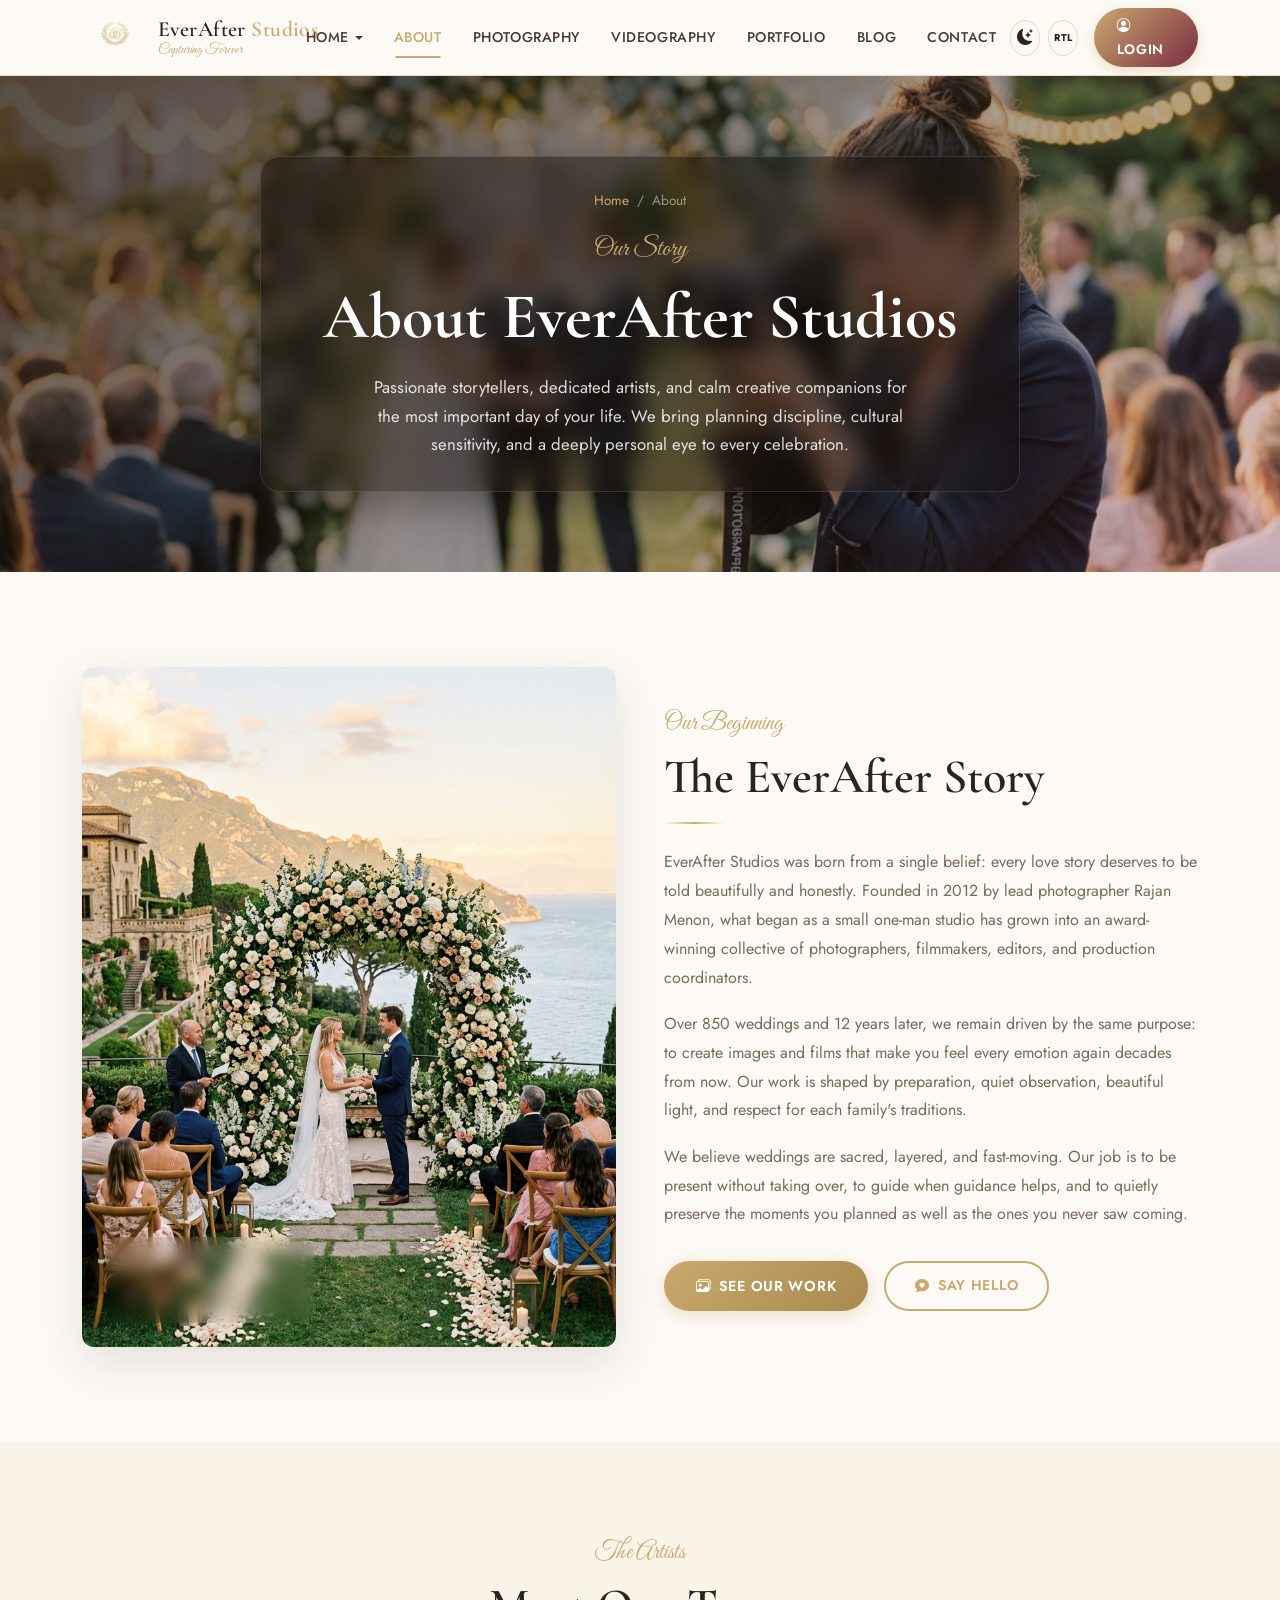
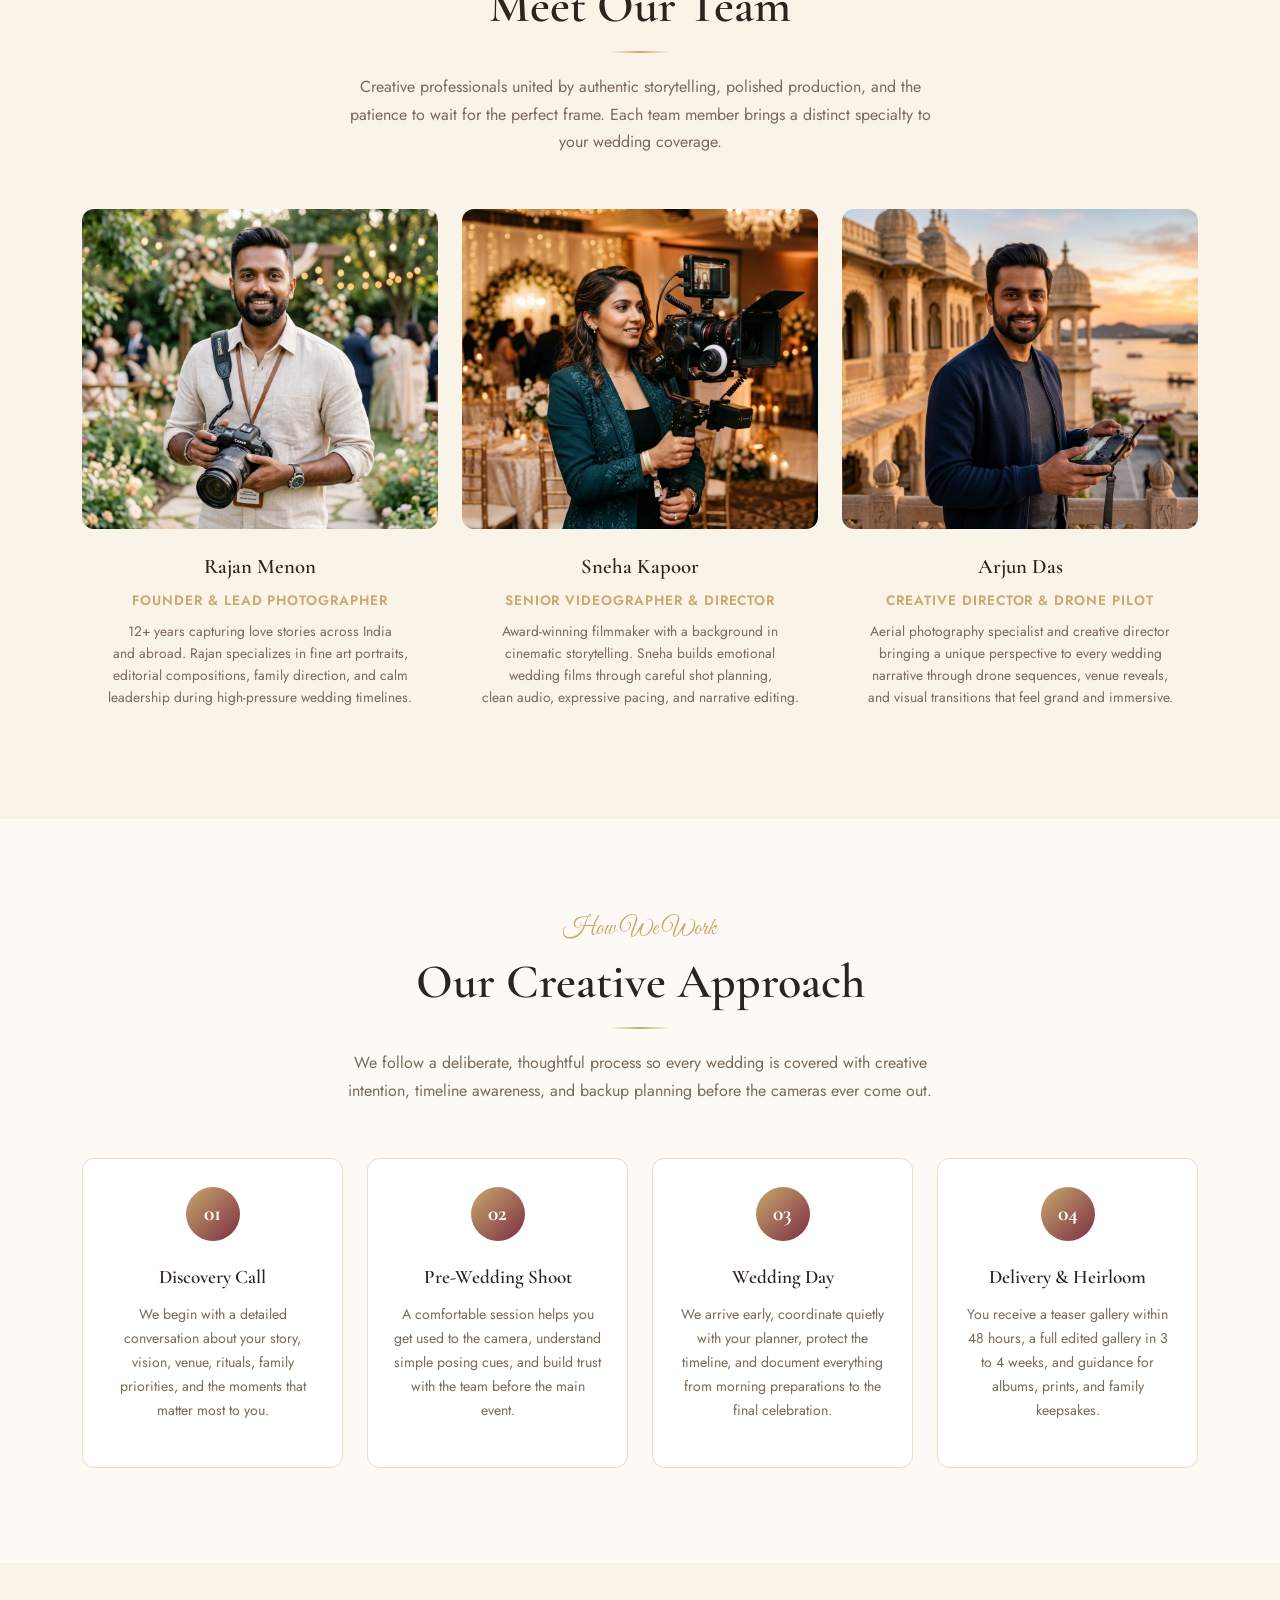
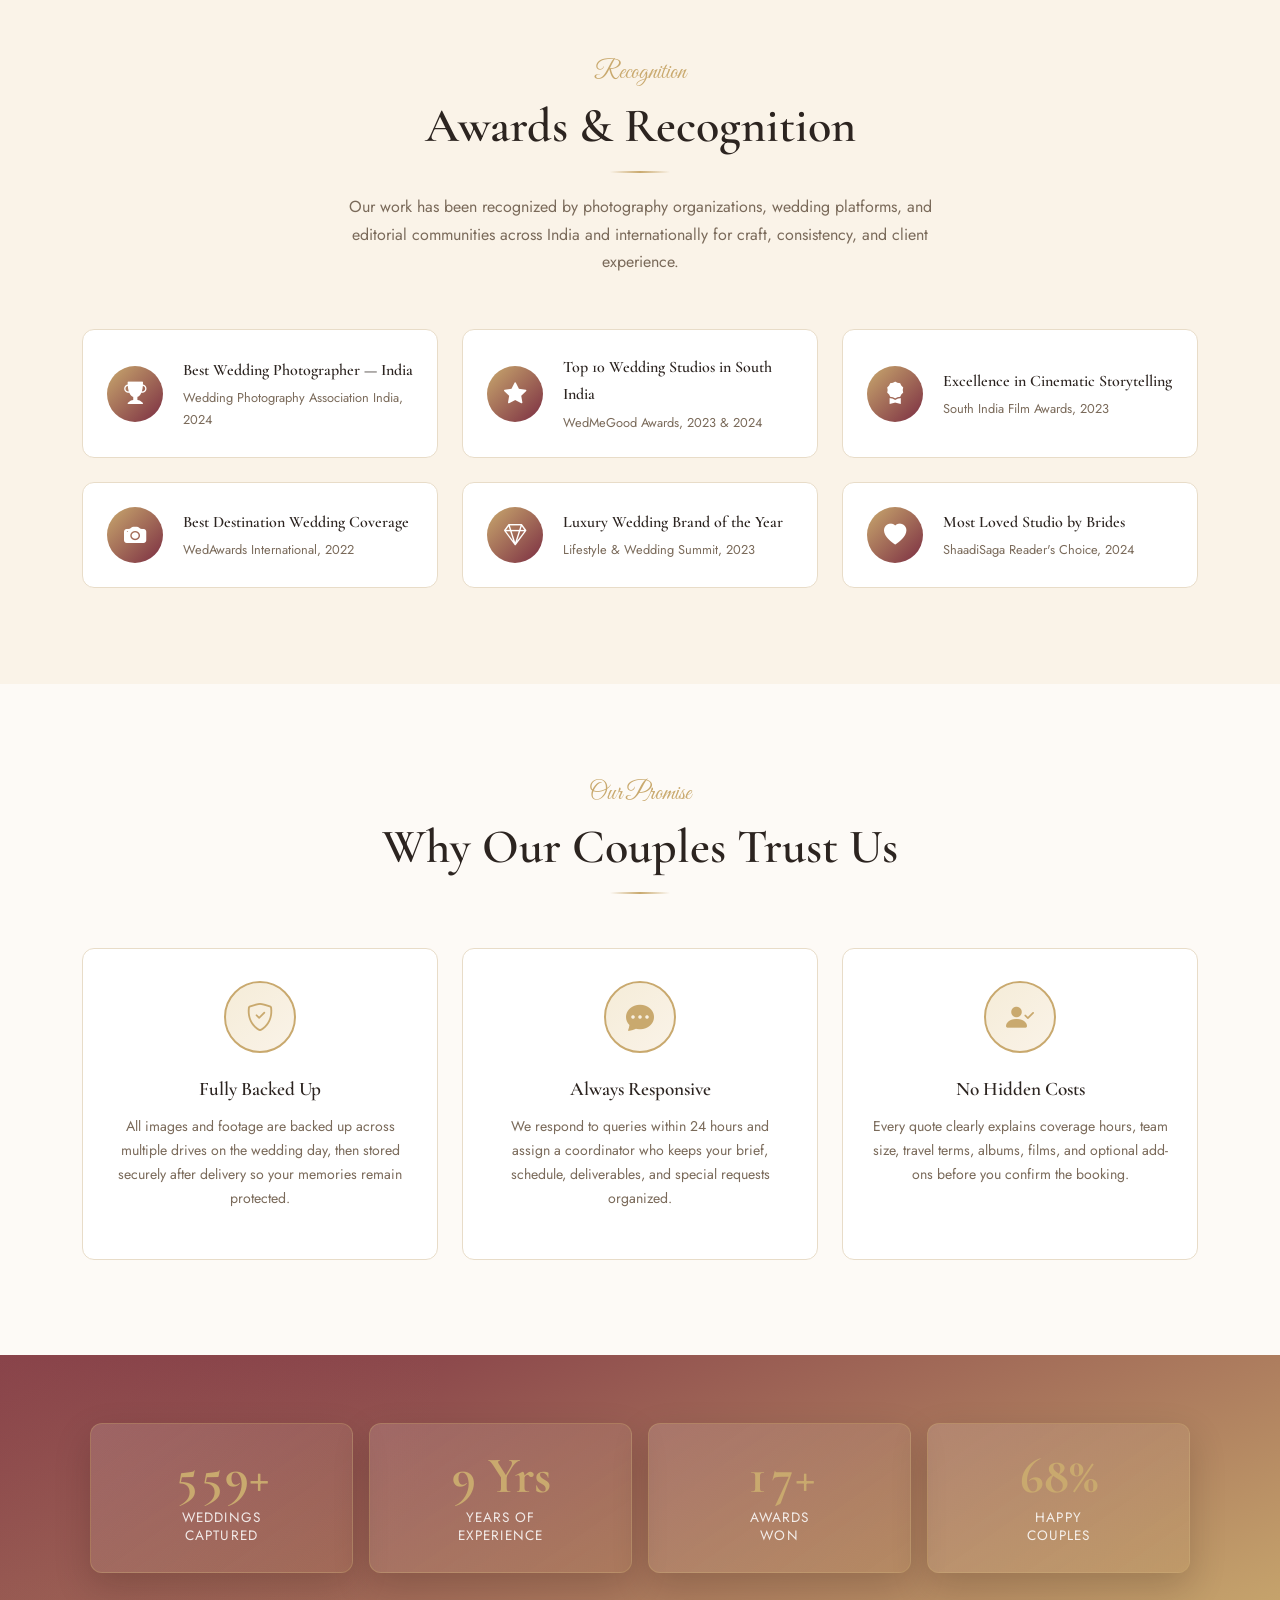
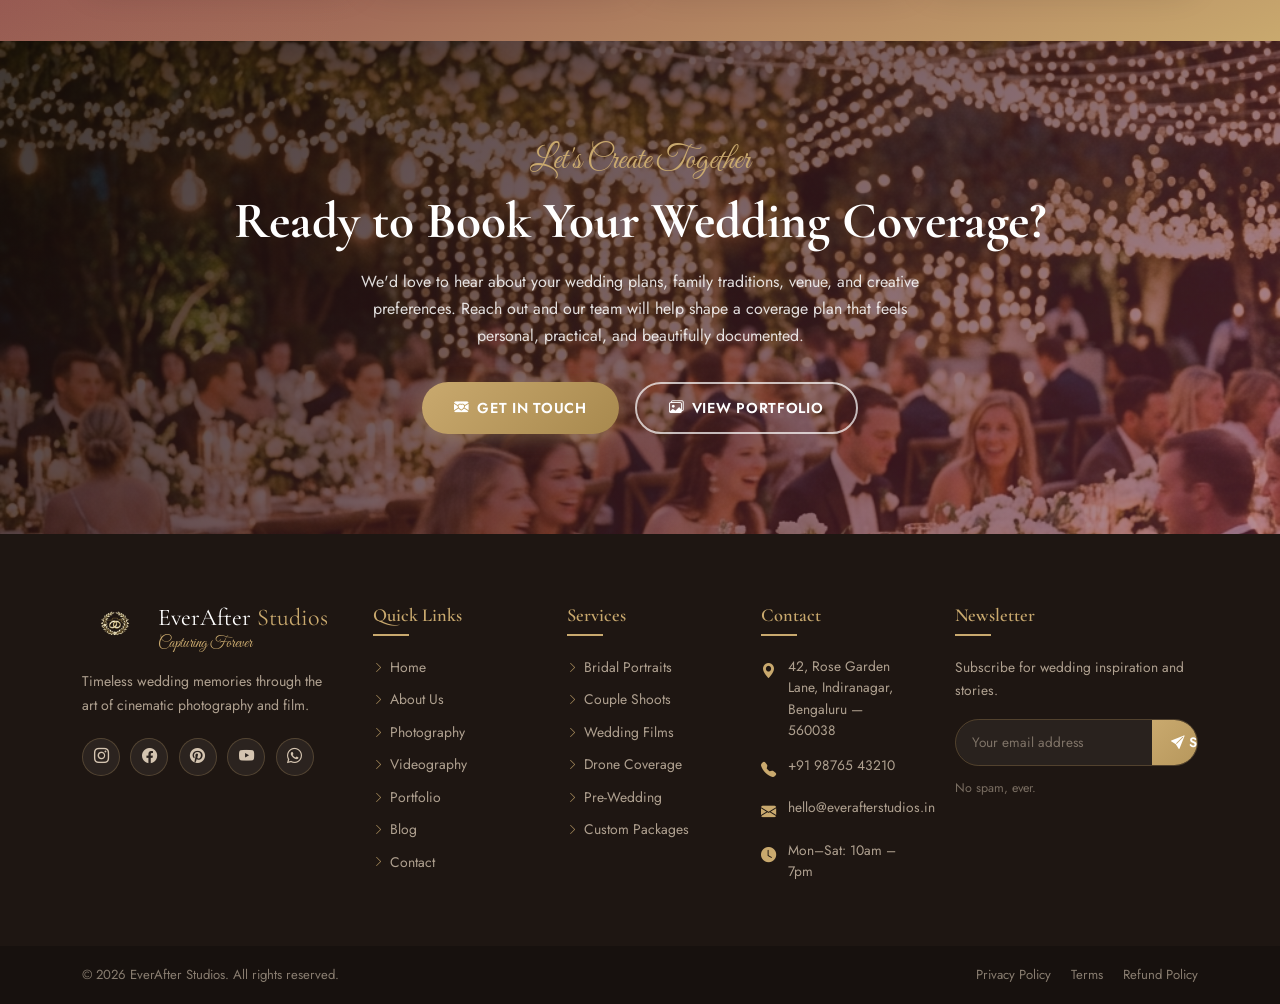
==== commit b820269c: "bug fixed" ====
--- a/about.html
+++ b/about.html
@@ -228,8 +228,8 @@
     <div class="row g-0 text-center">
       <div class="col-6 col-md-3"><div class="stat-item"><div class="stat-number" data-count="850" data-suffix="+">0+</div><div class="stat-label">Weddings Captured</div></div></div>
       <div class="col-6 col-md-3"><div class="stat-item"><div class="stat-number" data-count="12" data-suffix=" Yrs">0 Yrs</div><div class="stat-label">Years of Experience</div></div></div>
-      <div class="col-6 col-md-3"><div class="stat-item"><div class="stat-number" data-count="24" data-suffix="+">0+</div><div class="stat-label">Awards Won</div></div></div>
-      <div class="col-6 col-md-3"><div class="stat-item"><div class="stat-number" data-count="98" data-suffix="%">0%</div><div class="stat-label">Happy Couples</div></div></div>
+      <div class="col-6 col-md-3"><div class="stat-item"><div class="stat-number" data-count="24" data-suffix="+">0+</div><div class="stat-label"><span>Awards</span><span>Won</span></div></div></div>
+      <div class="col-6 col-md-3"><div class="stat-item"><div class="stat-number" data-count="98" data-suffix="%">0%</div><div class="stat-label"><span>Happy</span><span>Couples</span></div></div></div>
     </div>
   </div>
 </section>
--- a/assets/css/style.css
+++ b/assets/css/style.css
@@ -961,6 +961,10 @@
     display: block;
   }
 
+  .reception-video-text span {
+    display: block;
+  }
+
   .portfolio-story-text span {
     display: block;
   }
@@ -1887,6 +1891,26 @@
   line-height: 1.7;
 }
 
+.reception-highlights-grid .feature-title {
+  min-height: calc(1.2rem * 1.35 * 2);
+  line-height: 1.35;
+  display: flex;
+  align-items: center;
+  justify-content: center;
+  margin-bottom: 0.6rem;
+}
+
+.reception-highlights-grid .feature-text {
+  max-width: 11.5rem;
+  margin-left: auto;
+  margin-right: auto;
+}
+
+.reception-highlights-grid .feature-title-nowrap {
+  white-space: nowrap;
+  font-size: 1.05rem;
+}
+
 @media (min-width: 768px) and (max-width: 991px) {
   body > section.section-pad:nth-of-type(6) .row.g-4 .feature-text {
     font-size: 0;
@@ -1995,12 +2019,26 @@
   color: rgba(255, 255, 255, 0.86);
   text-transform: uppercase;
   letter-spacing: 0.08em;
-  white-space: nowrap;
+  white-space: normal;
+  line-height: 1.35;
+  min-height: calc(0.85rem * 1.35 * 2);
+  display: flex;
+  flex-direction: column;
+  align-items: center;
+  justify-content: center;
+}
+
+.stat-label span {
+  display: block;
 }
 
 @media (min-width: 768px) {
   .stats-bar .row {
     grid-template-columns: repeat(4, minmax(0, 1fr));
+  }
+
+  .stat-label {
+    max-width: 9.5rem;
   }
 }
 
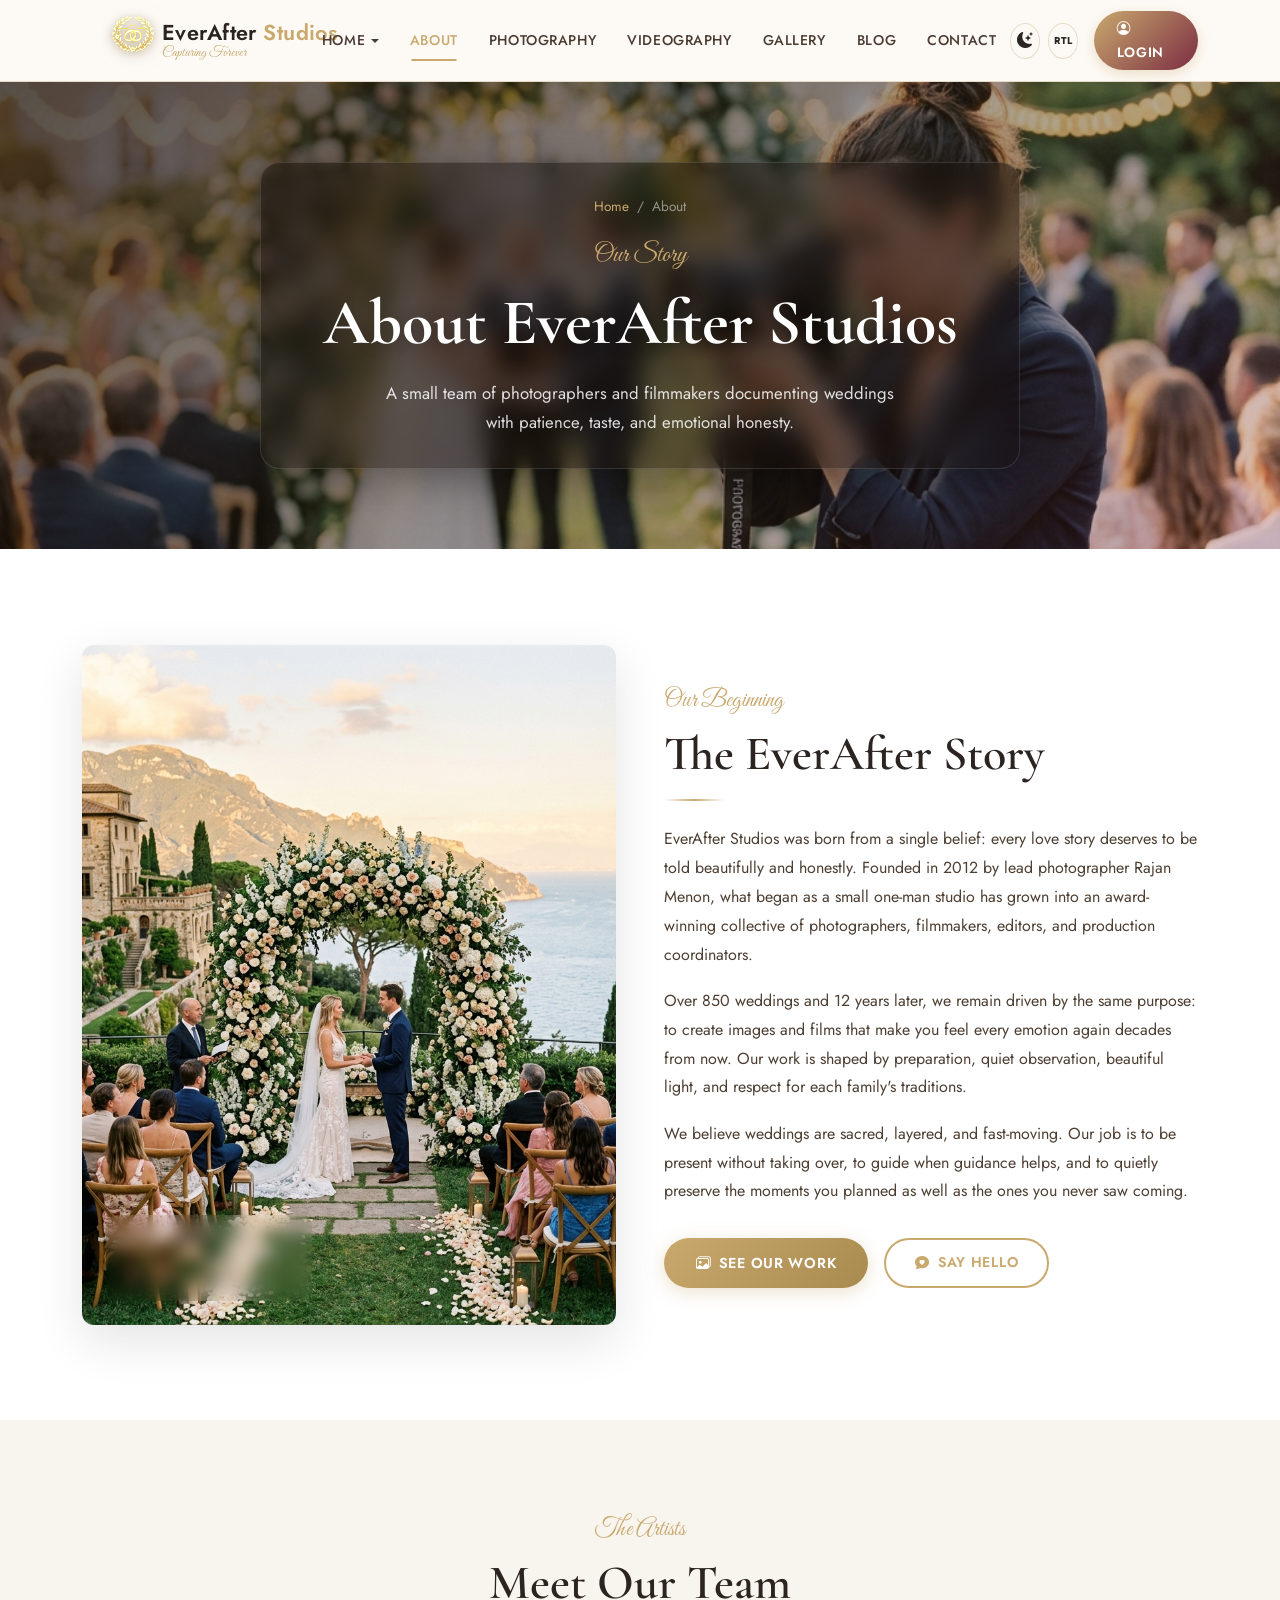
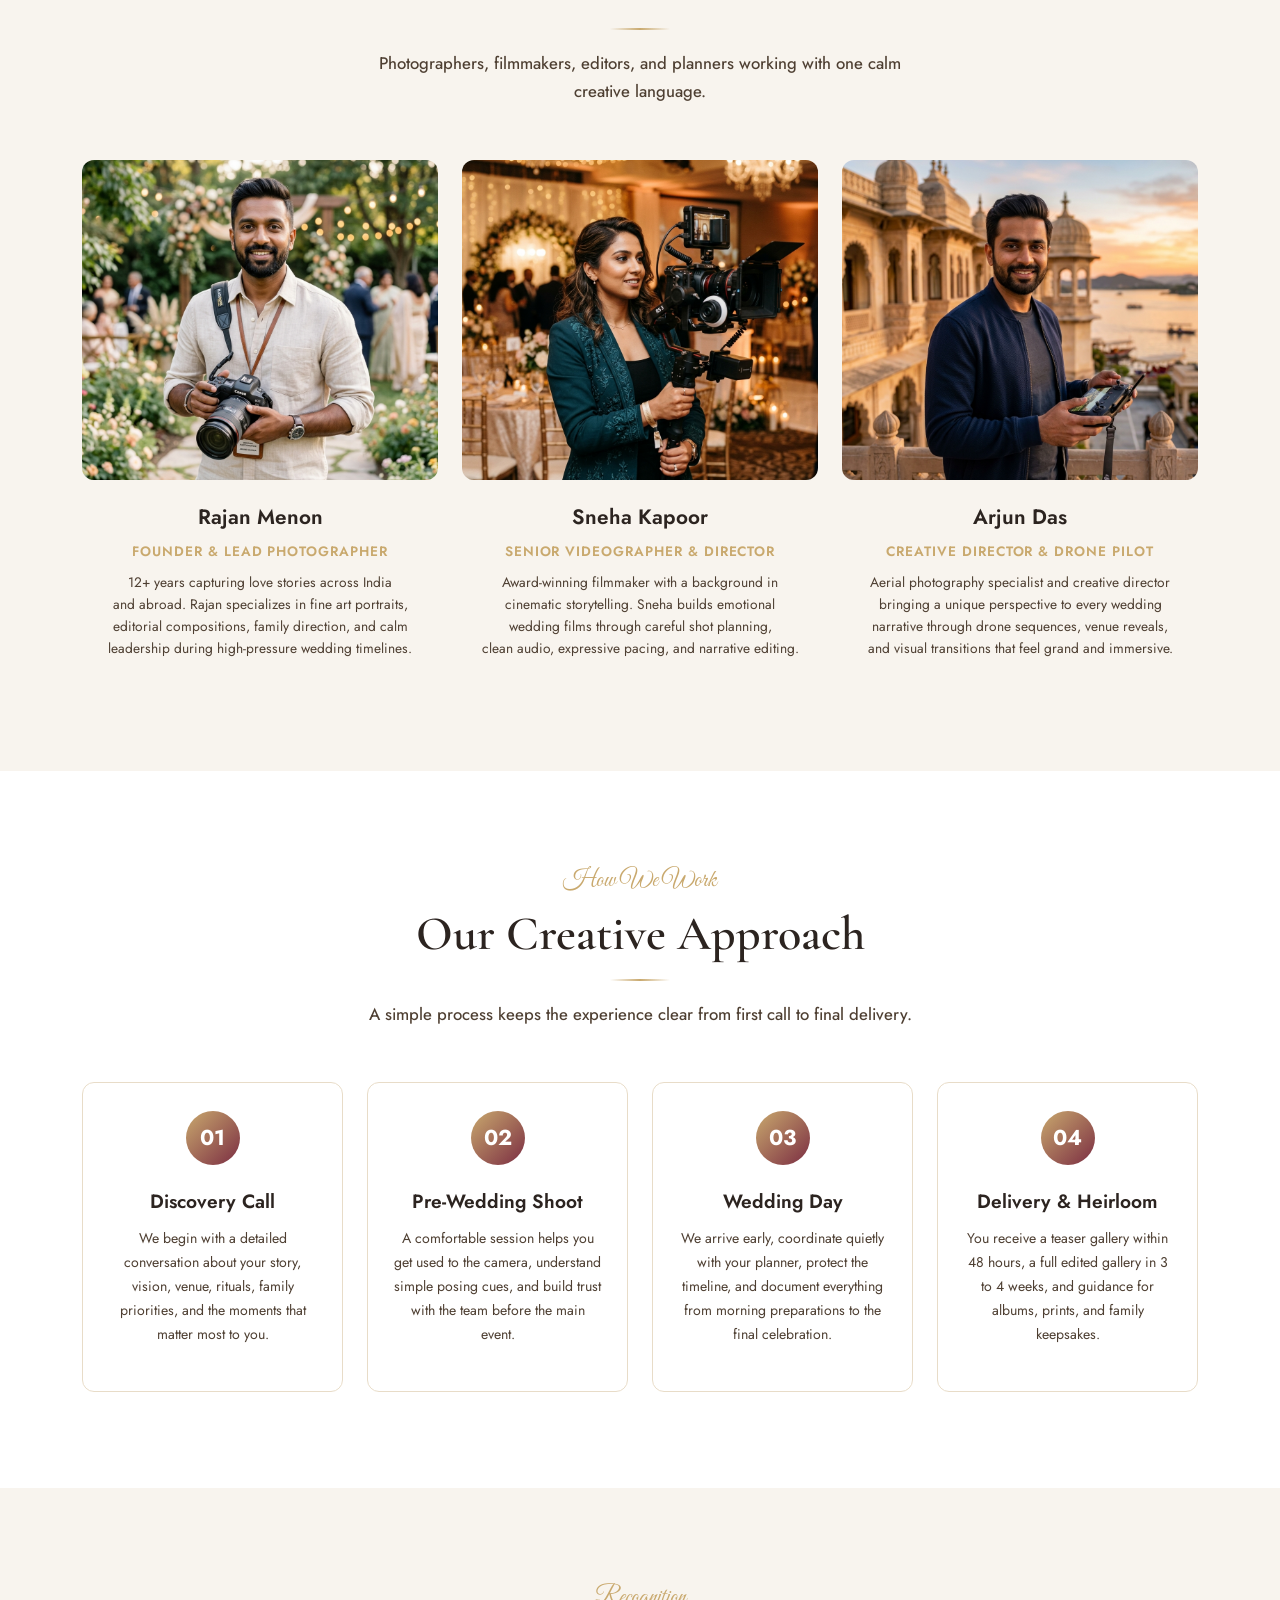
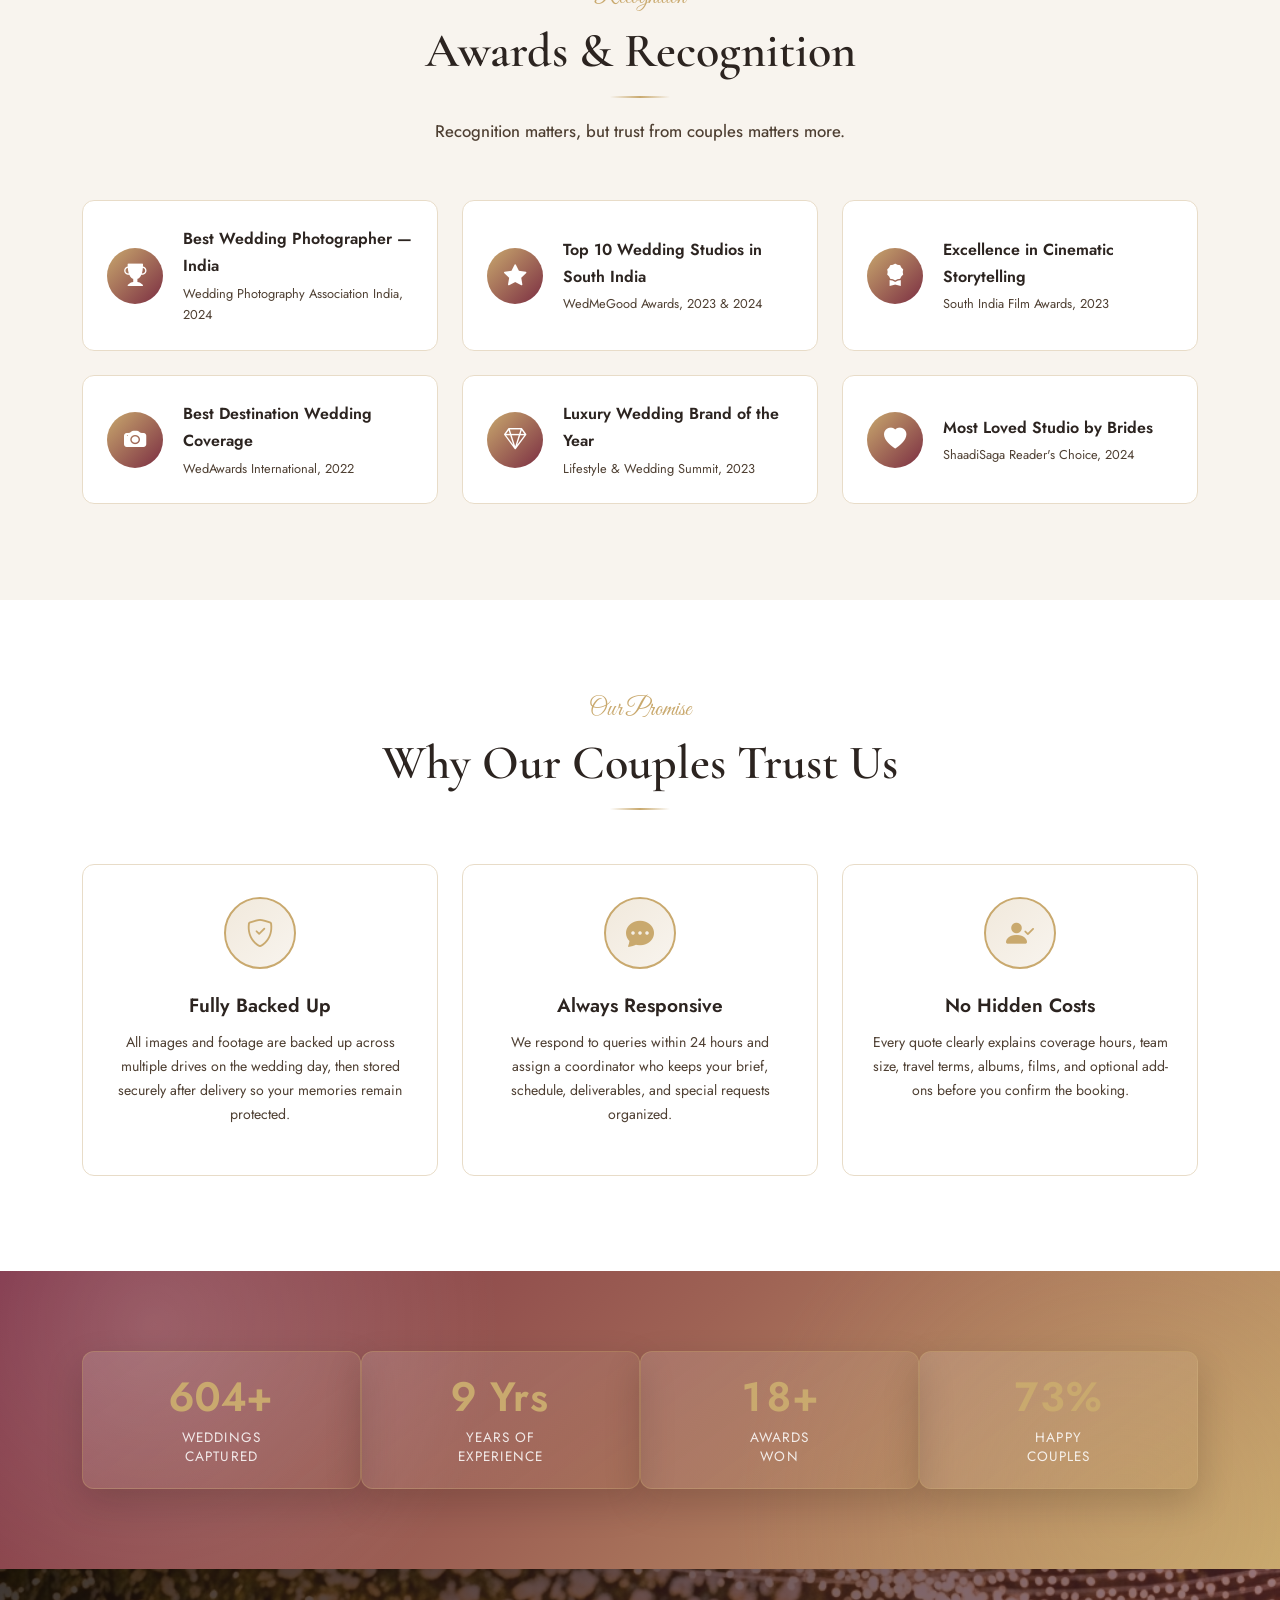
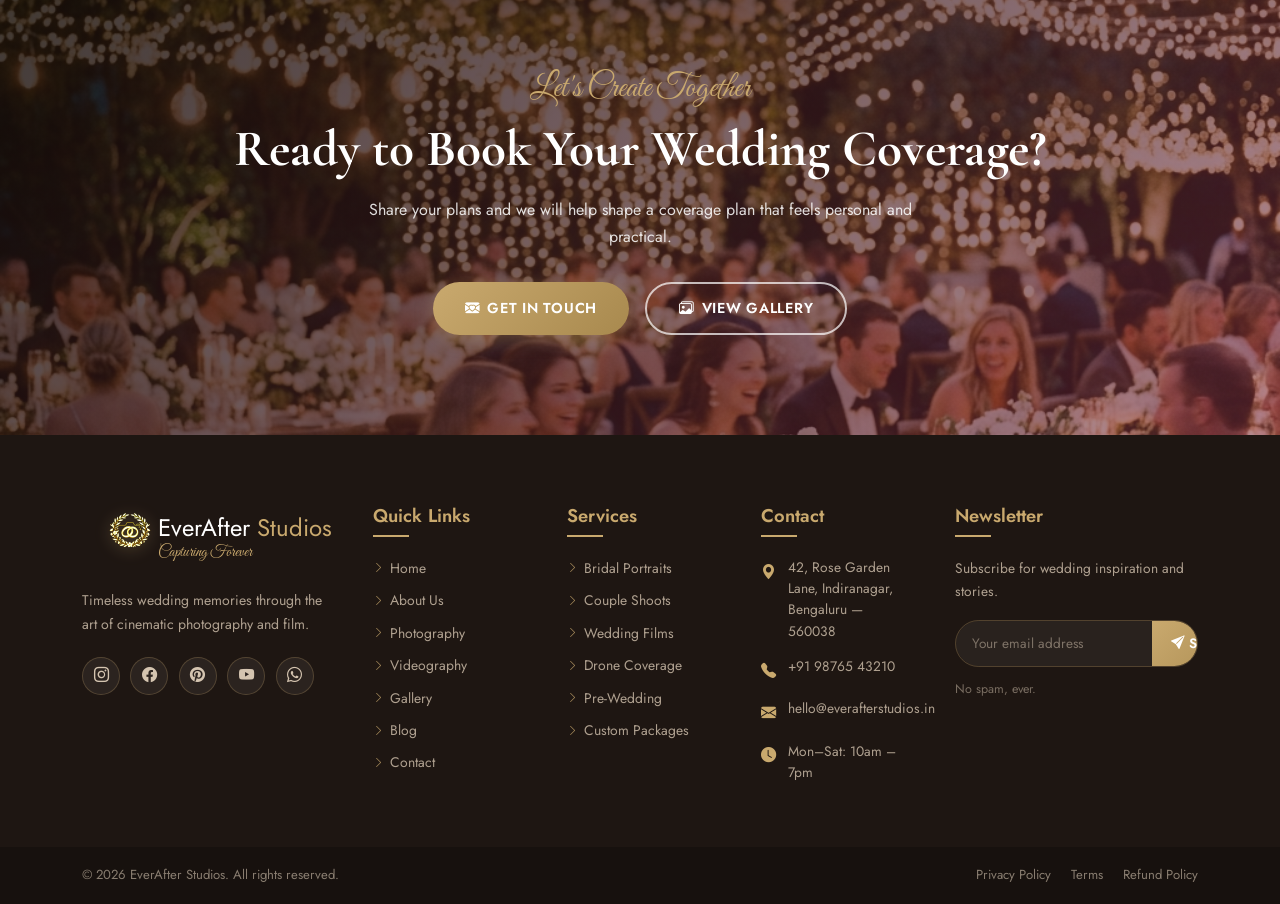
==== commit 40cdd838: "bugs fixed" ====
--- a/about.html
+++ b/about.html
@@ -32,7 +32,7 @@
         <li class="nav-item"><a class="nav-link active" href="about.html" data-page="about.html">About</a></li>
         <li class="nav-item"><a class="nav-link" href="photography.html" data-page="photography.html">Photography</a></li>
         <li class="nav-item"><a class="nav-link" href="videography.html" data-page="videography.html">Videography</a></li>
-        <li class="nav-item"><a class="nav-link" href="portfolio.html" data-page="portfolio.html">Portfolio</a></li>
+        <li class="nav-item"><a class="nav-link" href="portfolio.html" data-page="portfolio.html">Gallery</a></li>
         <li class="nav-item"><a class="nav-link" href="blog.html" data-page="blog.html">Blog</a></li>
         <li class="nav-item"><a class="nav-link" href="contact.html" data-page="contact.html">Contact</a></li>
       </ul>
@@ -59,7 +59,7 @@
         </ul>
       </li>
       <li><a class="nav-link active" href="about.html">About</a></li><li><a class="nav-link" href="photography.html">Photography</a></li>
-      <li><a class="nav-link" href="videography.html">Videography</a></li><li><a class="nav-link" href="portfolio.html">Portfolio</a></li>
+      <li><a class="nav-link" href="videography.html">Videography</a></li><li><a class="nav-link" href="portfolio.html">Gallery</a></li>
       <li><a class="nav-link" href="blog.html">Blog</a></li><li><a class="nav-link" href="contact.html">Contact</a></li>
       <li class="px-3 py-2"><a href="login.html" class="btn-nav-login d-flex align-items-center justify-content-center gap-2 w-100"><i class="bi bi-person-circle"></i> Login</a></li>
     </ul>
@@ -77,7 +77,7 @@
         <div class="breadcrumb-custom"><a href="index.html">Home</a><span>/</span><span>About</span></div>
         <span class="banner-tag">Our Story</span>
         <h1 class="banner-title">About EverAfter Studios</h1>
-        <p class="banner-desc">Passionate storytellers, dedicated artists, and calm creative companions for the most important day of your life. We bring planning discipline, cultural sensitivity, and a deeply personal eye to every celebration.</p>
+        <p class="banner-desc">A small team of photographers and filmmakers documenting weddings with patience, taste, and emotional honesty.</p>
       </div>
     </div>
   </div>
@@ -116,7 +116,7 @@
       <span class="section-label">The Artists</span>
       <h2 class="section-title">Meet Our Team</h2>
       <div class="gold-divider"></div>
-      <p class="section-subtitle">Creative professionals united by authentic storytelling, polished production, and the patience to wait for the perfect frame. Each team member brings a distinct specialty to your wedding coverage.</p>
+      <p class="section-subtitle">Photographers, filmmakers, editors, and planners working with one calm creative language.</p>
     </div>
     <div class="row g-4 row-center-last">
       <div class="col-md-6 col-lg-4" data-aos="fade-up" data-aos-delay="100">
@@ -175,7 +175,7 @@
       <span class="section-label">How We Work</span>
       <h2 class="section-title">Our Creative Approach</h2>
       <div class="gold-divider"></div>
-      <p class="section-subtitle">We follow a deliberate, thoughtful process so every wedding is covered with creative intention, timeline awareness, and backup planning before the cameras ever come out.</p>
+      <p class="section-subtitle">A simple process keeps the experience clear from first call to final delivery.</p>
     </div>
     <div class="row g-4 row-center-last">
       <div class="col-md-6 col-lg-3" data-aos="fade-up" data-aos-delay="100"><div class="step-card"><div class="step-number">01</div><div class="step-title">Discovery Call</div><p class="step-text">We begin with a detailed conversation about your story, vision, venue, rituals, family priorities, and the moments that matter most to you.</p></div></div>
@@ -193,15 +193,15 @@
       <span class="section-label">Recognition</span>
       <h2 class="section-title">Awards &amp; Recognition</h2>
       <div class="gold-divider"></div>
-      <p class="section-subtitle">Our work has been recognized by photography organizations, wedding platforms, and editorial communities across India and internationally for craft, consistency, and client experience.</p>
-    </div>
-    <div class="row g-4 row-center-last">
+      <p class="section-subtitle">Recognition matters, but trust from couples matters more.</p>
+    </div>
+    <div class="row g-4 row-center-last awards-grid">
       <div class="col-md-6 col-lg-4" data-aos="fade-up" data-aos-delay="100"><div class="award-card"><div class="award-icon"><i class="bi bi-trophy-fill"></i></div><div><div class="award-title">Best Wedding Photographer — India</div><div class="award-year">Wedding Photography Association India, 2024</div></div></div></div>
       <div class="col-md-6 col-lg-4" data-aos="fade-up" data-aos-delay="200"><div class="award-card"><div class="award-icon"><i class="bi bi-star-fill"></i></div><div><div class="award-title">Top 10 Wedding Studios in South India</div><div class="award-year">WedMeGood Awards, 2023 &amp; 2024</div></div></div></div>
       <div class="col-md-6 col-lg-4" data-aos="fade-up" data-aos-delay="300"><div class="award-card"><div class="award-icon"><i class="bi bi-award-fill"></i></div><div><div class="award-title">Excellence in Cinematic Storytelling</div><div class="award-year">South India Film Awards, 2023</div></div></div></div>
       <div class="col-md-6 col-lg-4" data-aos="fade-up" data-aos-delay="400"><div class="award-card"><div class="award-icon"><i class="bi bi-camera-fill"></i></div><div><div class="award-title">Best Destination Wedding Coverage</div><div class="award-year">WedAwards International, 2022</div></div></div></div>
       <div class="col-md-6 col-lg-4" data-aos="fade-up" data-aos-delay="500"><div class="award-card"><div class="award-icon"><i class="bi bi-gem"></i></div><div><div class="award-title">Luxury Wedding Brand of the Year</div><div class="award-year">Lifestyle &amp; Wedding Summit, 2023</div></div></div></div>
-      <div class="col-md-6 col-lg-4" data-aos="fade-up" data-aos-delay="600"><div class="award-card"><div class="award-icon"><i class="bi bi-heart-fill"></i></div><div><div class="award-title">Most Loved Studio <br class="award-title-break" />by Brides</div><div class="award-year">ShaadiSaga Reader's Choice, 2024</div></div></div></div>
+      <div class="col-md-6 col-lg-4" data-aos="fade-up" data-aos-delay="600"><div class="award-card"><div class="award-icon"><i class="bi bi-heart-fill"></i></div><div><div class="award-title">Most Loved Studio by Brides</div><div class="award-year">ShaadiSaga Reader's Choice, 2024</div></div></div></div>
     </div>
   </div>
 </section>
@@ -241,10 +241,10 @@
   <div class="cta-content container" data-aos="zoom-in">
     <span class="script-font d-block mb-2" style="font-size:2rem">Let's Create Together</span>
     <h2 class="cta-title">Ready to Book Your Wedding Coverage?</h2>
-    <p class="cta-text">We'd love to hear about your wedding plans, family traditions, venue, and creative preferences. Reach out and our team will help shape a coverage plan that feels personal, practical, and beautifully documented.</p>
+    <p class="cta-text">Share your plans and we will help shape a coverage plan that feels personal and practical.</p>
     <div class="d-flex flex-wrap gap-3 justify-content-center">
       <a href="contact.html" class="btn-primary-ea"><i class="bi bi-envelope-heart-fill"></i> Get in Touch</a>
-      <a href="portfolio.html" class="btn-outline-ea"><i class="bi bi-images"></i> View Portfolio</a>
+      <a href="portfolio.html" class="btn-outline-ea"><i class="bi bi-images"></i> View Gallery</a>
     </div>
   </div>
 </section>
@@ -254,7 +254,7 @@
   <div class="container">
     <div class="row g-5">
       <div class="col-lg-3 col-md-6"><div class="footer-brand"><a class="footer-brand-link" href="index.html" aria-label="EverAfter Studios home"><img src="assets/images/logo.png" alt="EverAfter Studios" class="footer-brand-logo" onerror="this.style.display='none'" /><span class="footer-brand-text"><span class="brand-name-footer">EverAfter <span>Studios</span></span><span class="script-sub">Capturing Forever</span></span></a><p>Timeless wedding memories through the art of cinematic photography and film.</p><div class="footer-social"><a href="#"><i class="bi bi-instagram"></i></a><a href="#"><i class="bi bi-facebook"></i></a><a href="#"><i class="bi bi-pinterest"></i></a><a href="#"><i class="bi bi-youtube"></i></a><a href="#"><i class="bi bi-whatsapp"></i></a></div></div></div>
-      <div class="col-lg-2 col-md-6"><h4 class="footer-heading">Quick Links</h4><ul class="footer-links"><li><a href="index.html"><i class="bi bi-chevron-right"></i> Home</a></li><li><a href="about.html"><i class="bi bi-chevron-right"></i> About Us</a></li><li><a href="photography.html"><i class="bi bi-chevron-right"></i> Photography</a></li><li><a href="videography.html"><i class="bi bi-chevron-right"></i> Videography</a></li><li><a href="portfolio.html"><i class="bi bi-chevron-right"></i> Portfolio</a></li><li><a href="blog.html"><i class="bi bi-chevron-right"></i> Blog</a></li><li><a href="contact.html"><i class="bi bi-chevron-right"></i> Contact</a></li></ul></div>
+      <div class="col-lg-2 col-md-6"><h4 class="footer-heading">Quick Links</h4><ul class="footer-links"><li><a href="index.html"><i class="bi bi-chevron-right"></i> Home</a></li><li><a href="about.html"><i class="bi bi-chevron-right"></i> About Us</a></li><li><a href="photography.html"><i class="bi bi-chevron-right"></i> Photography</a></li><li><a href="videography.html"><i class="bi bi-chevron-right"></i> Videography</a></li><li><a href="portfolio.html"><i class="bi bi-chevron-right"></i> Gallery</a></li><li><a href="blog.html"><i class="bi bi-chevron-right"></i> Blog</a></li><li><a href="contact.html"><i class="bi bi-chevron-right"></i> Contact</a></li></ul></div>
       <div class="col-lg-2 col-md-6"><h4 class="footer-heading">Services</h4><ul class="footer-links"><li><a href="photography.html"><i class="bi bi-chevron-right"></i> Bridal Portraits</a></li><li><a href="photography.html"><i class="bi bi-chevron-right"></i> Couple Shoots</a></li><li><a href="videography.html"><i class="bi bi-chevron-right"></i> Wedding Films</a></li><li><a href="videography.html"><i class="bi bi-chevron-right"></i> Drone Coverage</a></li><li><a href="photography.html"><i class="bi bi-chevron-right"></i> Pre-Wedding</a></li><li><a href="contact.html"><i class="bi bi-chevron-right"></i> Custom Packages</a></li></ul></div>
       <div class="col-lg-2 col-md-6"><h4 class="footer-heading">Contact</h4><div class="footer-contact-item"><i class="bi bi-geo-alt-fill"></i><span>42, Rose Garden Lane, Indiranagar, Bengaluru — 560038</span></div><div class="footer-contact-item"><i class="bi bi-telephone-fill"></i><span>+91 98765 43210</span></div><div class="footer-contact-item"><i class="bi bi-envelope-fill"></i><span>hello@everafterstudios.in</span></div><div class="footer-contact-item"><i class="bi bi-clock-fill"></i><span>Mon–Sat: 10am – 7pm</span></div></div>
       <div class="col-lg-3 col-md-6"><h4 class="footer-heading">Newsletter</h4><p style="font-size:0.86rem;color:var(--clr-footer-text);opacity:0.8;margin-bottom:1rem">Subscribe for wedding inspiration and stories.</p><form class="newsletter-form" data-demo="true"><div class="input-group-footer"><input type="email" placeholder="Your email address" required /><button type="submit"><i class="bi bi-send-fill"></i> Subscribe</button></div><p class="footer-note">No spam, ever.</p></form></div>
--- a/assets/css/style.css
+++ b/assets/css/style.css
@@ -9,9 +9,9 @@
 
 /* ─── CSS Custom Properties — Light Theme ──────────────────── */
 :root {
-  --clr-bg: #FDFAF6;
-  --clr-surface: #FAF3E8;
-  --clr-surface-2: #F5ECD8;
+  --clr-bg: #FFFFFF;
+  --clr-surface: #F8F4EE;
+  --clr-surface-2: #F1E9DC;
   --clr-primary: #C9A96E;
   --clr-primary-dk: #A8894E;
   --clr-accent: #7B2D42;
@@ -19,7 +19,7 @@
   --clr-rose: #C08080;
   --clr-text: #2C2420;
   --clr-text-2: #4A3B32;
-  --clr-muted: #7A6A5A;
+  --clr-muted: #4E3F32;
   --clr-border: #E8DCC8;
   --clr-white: #FFFFFF;
   --clr-card-bg: #FFFFFF;
@@ -44,7 +44,7 @@
   --shadow-md: 0 6px 28px var(--clr-shadow);
   --shadow-lg: 0 16px 48px var(--clr-shadow);
 
-  --nav-height: 76px;
+  --nav-height: 82px;
 }
 
 /* ─── Dark Theme Overrides ──────────────────────────────────── */
@@ -125,7 +125,7 @@
 h4,
 h5,
 h6 {
-  font-family: var(--font-heading);
+  font-family: var(--font-body);
   font-weight: 600;
   line-height: 1.2;
   color: var(--clr-text);
@@ -156,19 +156,23 @@
 }
 
 .section-subtitle {
-  font-size: 1rem;
+  font-size: 1.05rem;
+  font-weight: 450;
   color: var(--clr-muted);
-  max-width: 600px;
-  margin: 0 auto 2.5rem;
+  max-width: 580px;
+  margin: 0 auto 2.2rem;
+  line-height: 1.65;
 }
 
 /* ─── Section Spacing ───────────────────────────────────────── */
 .section-pad {
   padding: 90px 0;
+  background-color: var(--clr-bg);
 }
 
 .section-pad-sm {
   padding: 60px 0;
+  background-color: var(--clr-bg);
 }
 
 .section-pad .row,
@@ -218,13 +222,21 @@
 .navbar-brand {
   display: flex;
   align-items: center;
-  gap: 10px;
+  gap: 0;
 }
 
 .navbar-brand .brand-logo {
-  height: 44px;
+  height: 68px;
   width: auto;
   object-fit: contain;
+  margin-right: -18px;
+  filter: saturate(1.4) contrast(1.3) brightness(1.12) drop-shadow(0 2px 8px rgba(201, 169, 110, 0.5)) drop-shadow(0 1px 3px rgba(44, 36, 32, 0.3));
+  image-rendering: -webkit-optimize-contrast;
+  transition: var(--transition);
+}
+
+[data-theme="dark"] .navbar-brand .brand-logo {
+  filter: saturate(1.45) contrast(1.35) brightness(1.22) drop-shadow(0 0 12px rgba(212, 180, 131, 0.65)) drop-shadow(0 2px 4px rgba(0, 0, 0, 0.7));
 }
 
 .navbar-brand .brand-text {
@@ -232,10 +244,12 @@
   flex-direction: column;
   justify-content: center;
   line-height: 1.1;
+  margin-left: -4px;
+  padding-left: 0;
 }
 
 .navbar-brand .brand-name {
-  font-family: var(--font-heading);
+  font-family: var(--font-body);
   font-size: 1.35rem;
   font-weight: 600;
   color: var(--clr-text);
@@ -357,6 +371,7 @@
 
 .btn-nav-login:hover {
   background: linear-gradient(135deg, var(--clr-accent), var(--clr-primary));
+  color: var(--clr-white) !important;
   transform: translateY(-2px);
   box-shadow: 0 6px 20px rgba(201, 169, 110, 0.45);
 }
@@ -430,8 +445,8 @@
     visibility: hidden !important;
     transform: translateX(100%) !important;
     transition: transform 0.4s cubic-bezier(0.16, 1, 0.3, 1),
-                opacity 0.4s ease,
-                visibility 0.4s ease !important;
+      opacity 0.4s ease,
+      visibility 0.4s ease !important;
     background: var(--clr-surface) !important;
     z-index: 2000 !important;
   }
@@ -487,7 +502,8 @@
   }
 
   .offcanvas .btn-close::before {
-    content: '\F62A'; /* Bootstrap Icon unicode for bi-x */
+    content: '\F62A';
+    /* Bootstrap Icon unicode for bi-x */
     font-family: 'bootstrap-icons' !important;
     display: block;
   }
@@ -598,6 +614,26 @@
   margin-top: auto;
 }
 
+/* Home 1 Hero RTL Alignment */
+[dir="rtl"] .hero-banner .row {
+  justify-content: flex-end;
+}
+
+[dir="rtl"] .hero-banner .banner-content {
+  text-align: right;
+}
+
+[dir="rtl"] .hero-banner .banner-card {
+  margin-left: 0;
+  margin-right: auto;
+}
+
+[dir="rtl"] .hero-banner .banner-desc {
+  margin-left: auto;
+  margin-right: 0;
+  text-align: right;
+}
+
 /* ═══════════════════════════════════════════════════════════════
    HERO / BANNER
 ═══════════════════════════════════════════════════════════════ */
@@ -886,7 +922,7 @@
 }
 
 .card-title-ea {
-  font-family: var(--font-heading);
+  font-family: var(--font-body);
   font-size: 1.3rem;
   font-weight: 600;
   color: var(--clr-text);
@@ -971,6 +1007,7 @@
 }
 
 @media (min-width: 992px) {
+
   .speeches-feature-text .speeches-mobile-text,
   .speeches-feature-text .speeches-tablet-line {
     display: none;
@@ -1003,6 +1040,7 @@
 }
 
 @media (min-width: 992px) and (max-width: 1199px) {
+
   .beachside-story-text .beach-line-mobile,
   .beachside-story-text .beach-line-desktop {
     display: none;
@@ -1014,6 +1052,7 @@
 }
 
 @media (min-width: 1200px) {
+
   .beachside-story-text .beach-line-mobile,
   .beachside-story-text .beach-line-tablet {
     display: none;
@@ -1078,6 +1117,16 @@
   border-color: var(--clr-primary-dk);
   box-shadow: inset 0 5px 0 var(--clr-primary),
     0 22px 60px rgba(201, 169, 110, 0.38);
+}
+
+.package-card .btn-primary-ea,
+.package-card .btn-outline-gold,
+.package-card .btn-outline-ea {
+  align-self: center;
+  margin-left: auto;
+  margin-right: auto;
+  justify-content: center;
+  text-align: center;
 }
 
 .package-badge {
@@ -1111,7 +1160,7 @@
 }
 
 .package-name {
-  font-family: var(--font-heading);
+  font-family: var(--font-body);
   font-size: 1.5rem;
   font-weight: 600;
   color: var(--clr-text);
@@ -1119,7 +1168,7 @@
 }
 
 .package-price {
-  font-family: var(--font-heading);
+  font-family: var(--font-body);
   font-size: 2.4rem;
   font-weight: 700;
   color: var(--clr-primary);
@@ -1139,9 +1188,8 @@
 .package-desc {
   font-size: 0.88rem;
   color: var(--clr-muted);
-  margin-bottom: 1.5rem;
-  min-height: 2.75rem;
-  /* keeps desc height equal across all 3 cards */
+  margin-bottom: 1.25rem;
+  min-height: 2.25rem;
   line-height: 1.55;
 }
 
@@ -1212,7 +1260,7 @@
 .gallery-overlay {
   position: absolute;
   inset: 0;
-  background: linear-gradient(180deg, transparent 40%, rgba(20, 12, 8, 0.75) 100%);
+  background: linear-gradient(180deg, rgba(0, 0, 0, 0) 15%, rgba(14, 10, 8, 0.65) 55%, rgba(14, 10, 8, 0.92) 100%);
   opacity: 0;
   transition: opacity 0.4s ease;
   display: flex;
@@ -1229,9 +1277,22 @@
 }
 
 .gallery-overlay-content h5 {
-  font-family: var(--font-heading);
-  font-size: 1.1rem;
-  margin-bottom: 0.25rem;
+  font-family: var(--font-body);
+  font-size: 1.15rem;
+  font-weight: 600;
+  color: #FFFFFF;
+  margin-bottom: 0.2rem;
+  text-shadow: 0 2px 8px rgba(0, 0, 0, 0.85);
+  letter-spacing: 0.01em;
+}
+
+.gallery-overlay-content small {
+  color: rgba(255, 255, 255, 0.92);
+  font-size: 0.85rem;
+  font-weight: 500;
+  display: block;
+  text-shadow: 0 1px 4px rgba(0, 0, 0, 0.75);
+  letter-spacing: 0.02em;
 }
 
 .gallery-zoom-btn {
@@ -1439,7 +1500,7 @@
 }
 
 .badge-num {
-  font-family: var(--font-heading);
+  font-family: var(--font-body);
   font-size: 2rem;
   font-weight: 700;
   color: var(--clr-primary);
@@ -1552,7 +1613,7 @@
 }
 
 .blog-card-title {
-  font-family: var(--font-heading);
+  font-family: var(--font-body);
   font-size: 1.25rem;
   font-weight: 600;
   color: var(--clr-text);
@@ -1574,11 +1635,31 @@
   display: block;
 }
 
+.blog-line-title {
+  min-height: calc(1.25rem * 1.35 * 2);
+}
+
 .blog-title-mobile-line {
   display: none !important;
 }
 
+@media (min-width: 992px) and (max-width: 1199px) {
+  .bts-stories-grid > .col-lg-4 {
+    flex: 0 0 auto;
+    width: 50%;
+  }
+
+  .bts-stories-grid > .col-lg-4:last-child {
+    margin-left: auto;
+    margin-right: auto;
+  }
+}
+
 @media (max-width: 575px) {
+  .blog-mobile-three-heading {
+    min-height: calc(1.25rem * 1.35 * 3);
+  }
+
   .blog-mobile-three-heading .blog-title-desktop-line {
     display: none;
   }
@@ -1620,7 +1701,7 @@
   transition: var(--transition);
 }
 
-.testimonials-grid > [class*="col-"] {
+.testimonials-grid>[class*="col-"] {
   display: flex;
   width: 100%;
 }
@@ -1634,21 +1715,21 @@
     min-height: 10.8rem;
   }
 
-  .testimonials-grid > [class*="col-"] {
+  .testimonials-grid>[class*="col-"] {
     flex: 0 0 33.333333%;
     max-width: 33.333333%;
   }
 }
 
 @media (min-width: 768px) and (max-width: 991px) {
-  .testimonials-grid > [class*="col-"] {
+  .testimonials-grid>[class*="col-"] {
     flex: 0 0 50%;
     max-width: 50%;
   }
 }
 
 @media (max-width: 767px) {
-  .testimonials-grid > [class*="col-"] {
+  .testimonials-grid>[class*="col-"] {
     flex: 0 0 100%;
     max-width: 100%;
   }
@@ -1659,7 +1740,7 @@
   position: absolute;
   top: 1rem;
   right: 1.5rem;
-  font-family: var(--font-heading);
+  font-family: var(--font-body);
   font-size: 5rem;
   color: var(--clr-primary);
   opacity: 0.2;
@@ -1693,6 +1774,7 @@
 }
 
 @media (min-width: 992px) {
+
   .testimonial-six-line .testimonial-mobile-text,
   .testimonial-six-line .testimonial-tablet-line {
     display: none;
@@ -1716,15 +1798,15 @@
     font-style: italic;
   }
 
-  .testimonials-grid > div:nth-child(1) .testimonial-text::before {
+  .testimonials-grid>div:nth-child(1) .testimonial-text::before {
     content: "\"EverAfter Studios captured our wedding\A in the most magical way. Every photo\A feels like a painting, but still feels\A completely real. They guided us gently,\A handled our families with patience, and\A gave us happy tears.\"";
   }
 
-  .testimonials-grid > div:nth-child(2) .testimonial-text::before {
+  .testimonials-grid>div:nth-child(2) .testimonial-text::before {
     content: "\"From the first meeting to final\A delivery, the team was professional,\A warm, and organized. Our wedding\A film captured speeches, rituals,\A and tiny expressions we had\A missed in the day.\"";
   }
 
-  .testimonials-grid > div:nth-child(3) .testimonial-text::before {
+  .testimonials-grid>div:nth-child(3) .testimonial-text::before {
     content: "\"The team blended into our guests\A so naturally that we barely noticed\A the cameras, yet they caught every\A precious moment. The photos feel\A emotional and full of the people\A we love most.\"";
   }
 
@@ -1753,7 +1835,7 @@
 }
 
 .testimonial-name {
-  font-family: var(--font-heading);
+  font-family: var(--font-body);
   font-size: 1rem;
   font-weight: 600;
   color: var(--clr-text);
@@ -1878,7 +1960,7 @@
 }
 
 .feature-title {
-  font-family: var(--font-heading);
+  font-family: var(--font-body);
   font-size: 1.2rem;
   font-weight: 600;
   color: var(--clr-text);
@@ -1891,6 +1973,20 @@
   line-height: 1.7;
 }
 
+@media (max-width: 575px) {
+
+  .bridal-check-list .d-flex,
+  .tradition-check-list .d-flex {
+    align-items: flex-start !important;
+  }
+
+  .bridal-check-list i,
+  .tradition-check-list i {
+    flex-shrink: 0;
+    margin-top: 0.2rem;
+  }
+}
+
 .reception-highlights-grid .feature-title {
   min-height: calc(1.2rem * 1.35 * 2);
   line-height: 1.35;
@@ -1911,30 +2007,38 @@
   font-size: 1.05rem;
 }
 
+@media (min-width: 992px) {
+  .reception-highlights-grid .feature-title {
+    min-height: auto;
+    white-space: nowrap;
+    font-size: 1rem;
+  }
+}
+
 @media (min-width: 768px) and (max-width: 991px) {
-  body > section.section-pad:nth-of-type(6) .row.g-4 .feature-text {
+  body>section.section-pad:nth-of-type(6) .row.g-4 .feature-text {
     font-size: 0;
   }
 
-  body > section.section-pad:nth-of-type(6) .row.g-4 .feature-text::before {
+  body>section.section-pad:nth-of-type(6) .row.g-4 .feature-text::before {
     white-space: pre-line;
     font-size: 0.88rem;
     line-height: 1.7;
   }
 
-  body > section.section-pad:nth-of-type(6) .row.g-4 > div:nth-child(1) .feature-text::before {
+  body>section.section-pad:nth-of-type(6) .row.g-4>div:nth-child(1) .feature-text::before {
     content: "Cinematic lighting\A expressive angles,\A careful timing, and\A reactions that feel alive.";
   }
 
-  body > section.section-pad:nth-of-type(6) .row.g-4 > div:nth-child(2) .feature-text::before {
+  body>section.section-pad:nth-of-type(6) .row.g-4>div:nth-child(2) .feature-text::before {
     content: "Speeches, laughter,\A raised glasses, and\A guest reactions are\A preserved naturally.";
   }
 
-  body > section.section-pad:nth-of-type(6) .row.g-4 > div:nth-child(3) .feature-text::before {
+  body>section.section-pad:nth-of-type(6) .row.g-4>div:nth-child(3) .feature-text::before {
     content: "Elegant portraits with\A guests, family, and\A wedding party kept\A relaxed and comfortable.";
   }
 
-  body > section.section-pad:nth-of-type(6) .row.g-4 > div:nth-child(4) .feature-text::before {
+  body>section.section-pad:nth-of-type(6) .row.g-4>div:nth-child(4) .feature-text::before {
     content: "Florals, table settings,\A lighting, stationery,\A and venue styling\A captured as it comes alive.";
   }
 }
@@ -1944,11 +2048,11 @@
     display: block;
   }
 
-  body > section.section-pad:nth-of-type(6) .row.g-4 > div:nth-child(4) .feature-text {
+  body>section.section-pad:nth-of-type(6) .row.g-4>div:nth-child(4) .feature-text {
     font-size: 0;
   }
 
-  body > section.section-pad:nth-of-type(6) .row.g-4 > div:nth-child(4) .feature-text::before {
+  body>section.section-pad:nth-of-type(6) .row.g-4>div:nth-child(4) .feature-text::before {
     content: "Florals and table\A settings, lighting\A design, stationery,\A and venue styling\A are photographed\A before guests arrive\A as the celebration\A comes alive.";
     white-space: pre-line;
     font-size: 0.88rem;
@@ -1961,27 +2065,33 @@
 ═══════════════════════════════════════════════════════════════ */
 .stats-bar {
   background:
-    radial-gradient(circle at top left, rgba(201, 169, 110, 0.18), transparent 34%),
-    linear-gradient(338deg, rgb(201, 169, 110), rgb(123, 45, 66));
-  padding: 60px 0;
-}
-
-.stats-bar .row {
+    radial-gradient(circle at 12% 18%, rgba(255, 255, 255, 0.18), transparent 30%),
+    radial-gradient(circle at 88% 82%, rgba(201, 169, 110, 0.24), transparent 34%),
+    linear-gradient(135deg, #7b2d42 0%, #9e6254 48%, #c9a96e 100%);
+  padding: 80px 0;
+  position: relative;
+  overflow: hidden;
+}
+
+.stats-layout {
   display: grid;
-  grid-template-columns: repeat(2, minmax(0, 1fr));
-}
-
-.stats-bar [class*="col-"] {
+  grid-template-columns: minmax(260px, 1.15fr) repeat(4, minmax(128px, 1fr));
+  gap: 1rem;
+  align-items: stretch;
+}
+
+.stats-layout>[class*="col-"] {
   width: 100%;
   max-width: none;
-  padding: 0.5rem;
-}
-
+  padding: 0;
+}
+
+.stats-intro,
 .stat-item {
   text-align: center;
-  min-height: 150px;
+  min-height: 138px;
   height: 100%;
-  padding: 1.4rem 1rem;
+  padding: 1.45rem 1rem;
   border: 1px solid rgba(201, 169, 110, 0.34);
   border-radius: var(--radius-md);
   background: linear-gradient(145deg, rgba(253, 250, 246, 0.14), rgba(201, 169, 110, 0.08));
@@ -1993,6 +2103,37 @@
   transition: transform 0.35s ease, border-color 0.35s ease, background 0.35s ease;
 }
 
+.stats-intro {
+  text-align: left;
+  align-items: flex-start;
+  justify-content: center;
+  padding: 1.55rem 1.6rem;
+  background: rgba(255, 255, 255, 0.18);
+}
+
+.stats-kicker {
+  color: rgba(255, 255, 255, 0.78);
+  font-size: 0.78rem;
+  font-weight: 700;
+  letter-spacing: 0.12em;
+  text-transform: uppercase;
+  margin-bottom: 0.65rem;
+}
+
+.stats-intro h2 {
+  color: var(--clr-white);
+  font-size: clamp(1.35rem, 2.6vw, 2rem);
+  line-height: 1.18;
+  margin-bottom: 0.75rem;
+}
+
+.stats-intro p {
+  color: rgba(255, 255, 255, 0.82);
+  font-size: 0.9rem;
+  line-height: 1.6;
+  margin: 0;
+}
+
 .stat-item:hover {
   transform: translateY(-4px);
   border-color: rgba(201, 169, 110, 0.62);
@@ -2000,12 +2141,13 @@
 }
 
 .stat-number {
-  font-family: var(--font-heading);
-  font-size: clamp(2.5rem, 4vw, 3.5rem);
-  font-weight: 700;
+  font-family: var(--font-body);
+  font-size: clamp(2rem, 3.2vw, 2.8rem);
+  font-weight: 600;
   color: var(--clr-primary);
-  line-height: 1;
-  margin-bottom: 0.35rem;
+  line-height: 1.08;
+  margin-bottom: 0.55rem;
+  letter-spacing: 0.02em;
   font-variant-numeric: tabular-nums;
   animation: statPulse 0.8s ease both;
 }
@@ -2033,12 +2175,37 @@
 }
 
 @media (min-width: 768px) {
-  .stats-bar .row {
-    grid-template-columns: repeat(4, minmax(0, 1fr));
-  }
-
   .stat-label {
     max-width: 9.5rem;
+  }
+}
+
+@media (max-width: 1199px) {
+  .stats-layout {
+    grid-template-columns: repeat(2, minmax(0, 1fr));
+  }
+
+  .stats-intro {
+    grid-column: 1 / -1;
+    min-height: auto;
+    text-align: center;
+    align-items: center;
+  }
+}
+
+@media (max-width: 767px) {
+  .stats-layout {
+    grid-template-columns: repeat(2, minmax(0, 1fr));
+    gap: 0.8rem;
+  }
+
+  .stats-intro {
+    padding: 1.35rem;
+  }
+
+  .stat-item {
+    min-height: 132px;
+    padding: 1.25rem 0.8rem;
   }
 }
 
@@ -2166,7 +2333,7 @@
 }
 
 .team-name {
-  font-family: var(--font-heading);
+  font-family: var(--font-body);
   font-size: 1.3rem;
   font-weight: 600;
   color: var(--clr-text);
@@ -2221,7 +2388,7 @@
   border-radius: 50%;
   background: linear-gradient(135deg, var(--clr-primary), var(--clr-accent));
   color: var(--clr-white);
-  font-family: var(--font-heading);
+  font-family: var(--font-body);
   font-size: 1.35rem;
   font-weight: 700;
   display: flex;
@@ -2231,7 +2398,7 @@
 }
 
 .step-title {
-  font-family: var(--font-heading);
+  font-family: var(--font-body);
   font-size: 1.2rem;
   font-weight: 600;
   color: var(--clr-text);
@@ -2265,7 +2432,7 @@
 .accordion-ea .accordion-button {
   background: var(--clr-card-bg);
   color: var(--clr-text);
-  font-family: var(--font-heading);
+  font-family: var(--font-body);
   font-size: 1.05rem;
   font-weight: 600;
   padding: 1.1rem 1.4rem;
@@ -2380,20 +2547,25 @@
 }
 
 .award-title {
-  font-family: var(--font-heading);
+  font-family: var(--font-body);
   font-size: 1rem;
   font-weight: 600;
   color: var(--clr-text);
   margin-bottom: 0.2rem;
 }
 
-.award-title-break {
-  display: none;
-}
-
-@media (min-width: 768px) and (max-width: 991px) {
-  .award-title-break {
-    display: block;
+@media (min-width: 768px) and (max-width: 1024px) {
+
+  .awards-grid {
+    display: grid !important;
+    grid-template-columns: 1fr !important;
+    gap: 1.5rem !important;
+  }
+
+  .awards-grid > [class*="col-"] {
+    width: 100% !important;
+    max-width: 100% !important;
+    padding: 0 !important;
   }
 }
 
@@ -2482,6 +2654,7 @@
 }
 
 @media (min-width: 992px) {
+
   .contact-info-card,
   .map-placeholder {
     height: 520px !important;
@@ -2541,7 +2714,7 @@
 .footer-brand-link {
   display: inline-flex;
   align-items: center;
-  gap: 10px;
+  gap: 0;
   margin-bottom: 0.25rem;
 }
 
@@ -2550,16 +2723,22 @@
   flex-direction: column;
   justify-content: center;
   line-height: 1.1;
+  margin-left: -4px;
+  padding-left: 0;
 }
 
 .footer-brand-logo {
-  height: 44px;
+  height: 64px;
   width: auto;
   object-fit: contain;
+  margin-right: -16px;
+  filter: saturate(1.4) contrast(1.3) brightness(1.12) drop-shadow(0 2px 8px rgba(201, 169, 110, 0.45));
+  image-rendering: -webkit-optimize-contrast;
+  transition: var(--transition);
 }
 
 .footer-brand .brand-name-footer {
-  font-family: var(--font-heading);
+  font-family: var(--font-body);
   font-size: 1.5rem;
   color: var(--clr-white) !important;
   line-height: 1.2;
@@ -2609,7 +2788,7 @@
 }
 
 .footer-heading {
-  font-family: var(--font-heading);
+  font-family: var(--font-body);
   font-size: 1.15rem;
   font-weight: 600;
   color: var(--clr-primary);
@@ -2754,14 +2933,14 @@
     gap: 2.75rem 3rem !important;
   }
 
-  .site-footer .row.g-5 > [class*="col-"] {
+  .site-footer .row.g-5>[class*="col-"] {
     width: 100%;
     max-width: none;
     padding-left: 0;
     padding-right: 0;
   }
 
-  .site-footer .row.g-5 > [class*="col-"]:last-child:nth-child(odd) {
+  .site-footer .row.g-5>[class*="col-"]:last-child:nth-child(odd) {
     grid-column: 1 / -1;
     max-width: 520px;
     justify-self: left;
@@ -2783,8 +2962,8 @@
     justify-content: flex-end;
   }
 
-  [dir="rtl"] .site-footer .row.g-5 > [class*="col-"]:last-child:nth-child(odd) {
-    justify-self: left;
+  [dir="rtl"] .site-footer .row.g-5>[class*="col-"]:last-child:nth-child(odd) {
+    justify-self: right;
   }
 }
 
@@ -2929,7 +3108,7 @@
   display: inline-flex;
   align-items: center;
   justify-content: center;
-  gap: 10px;
+  gap: 0;
   margin-bottom: 0.35rem;
 }
 
@@ -2940,18 +3119,77 @@
   justify-content: center;
   line-height: 1.1;
   text-align: left;
+  margin-left: -4px;
+  padding-left: 0;
 }
 
 .auth-logo img {
-  height: 52px;
+  height: 68px;
   width: auto;
-  margin: 0;
+  margin-right: -18px;
   object-fit: contain;
-  filter: drop-shadow(0 2px 8px rgba(0, 0, 0, 0.3));
+  filter: saturate(1.4) contrast(1.3) brightness(1.15) drop-shadow(0 2px 10px rgba(201, 169, 110, 0.5));
+  image-rendering: -webkit-optimize-contrast;
+  transition: var(--transition);
+}
+
+/* Footer RTL Alignment */
+[dir="rtl"] .site-footer {
+  text-align: right;
+}
+
+[dir="rtl"] .footer-brand p {
+  margin-right: 0;
+  margin-left: auto;
+  text-align: right;
+}
+
+[dir="rtl"] .footer-brand-logo {
+  margin-right: 0;
+  margin-left: -16px;
+}
+
+[dir="rtl"] .footer-brand-text {
+  margin-left: 0;
+  margin-right: -4px;
+}
+
+[dir="rtl"] .footer-heading::after {
+  left: auto;
+  right: 0;
+}
+
+[dir="rtl"] .footer-links a {
+  flex-direction: row;
+}
+
+[dir="rtl"] .footer-links a i {
+  transform: rotate(180deg);
+}
+
+[dir="rtl"] .footer-links a:hover {
+  padding-left: 0;
+  padding-right: 4px;
+}
+
+[dir="rtl"] .newsletter-form input {
+  text-align: right;
+}
+
+[dir="rtl"] .newsletter-form button i {
+  transform: scaleX(-1);
+}
+
+[dir="rtl"] .footer-bottom p {
+  text-align: right;
+}
+
+[dir="rtl"] .footer-bottom-links {
+  justify-content: flex-end;
 }
 
 .auth-logo .auth-brand {
-  font-family: var(--font-heading);
+  font-family: var(--font-body);
   font-size: 1.4rem;
   font-weight: 600;
   color: var(--clr-white);
@@ -2974,7 +3212,7 @@
 }
 
 .auth-title {
-  font-family: var(--font-heading);
+  font-family: var(--font-body);
   font-size: 1.75rem;
   font-weight: 700;
   color: var(--clr-white);
@@ -2999,9 +3237,9 @@
   gap: 0.95rem 1rem;
 }
 
-#signupForm > .row,
-#signupForm > .form-group.mb-3,
-#signupForm > .auth-submit-btn {
+#signupForm>.row,
+#signupForm>.form-group.mb-3,
+#signupForm>.auth-submit-btn {
   grid-column: 1 / -1;
 }
 
@@ -3047,7 +3285,7 @@
   padding: 0.85rem;
   background: linear-gradient(135deg, var(--clr-primary), var(--clr-accent));
   border: none;
-  border-radius: var(--radius-sm);
+  border-radius: var(--radius-xl);
   color: var(--clr-white);
   font-size: 0.95rem;
   font-weight: 700;
@@ -3061,6 +3299,8 @@
 
 .auth-submit-btn:hover {
   transform: translateY(-2px);
+  background: linear-gradient(135deg, var(--clr-accent), var(--clr-primary));
+  color: var(--clr-white);
   box-shadow: 0 10px 28px rgba(201, 169, 110, 0.4);
 }
 
@@ -3220,7 +3460,7 @@
   border-radius: var(--radius-md);
   padding: 0.85rem 1.25rem;
   color: var(--clr-white);
-  font-family: var(--font-heading);
+  font-family: var(--font-body);
 }
 
 .img-badge .badge-num {
@@ -3243,7 +3483,7 @@
 }
 
 [dir="rtl"] .footer-links a {
-  flex-direction: row-reverse;
+  flex-direction: row;
 }
 
 [dir="rtl"] .footer-links a:hover {
@@ -3252,7 +3492,7 @@
 }
 
 [dir="rtl"] .footer-bottom-links {
-  justify-content: flex-start;
+  justify-content: flex-end;
 }
 
 [dir="rtl"] .breadcrumb-custom {
@@ -3272,16 +3512,66 @@
 }
 
 [dir="rtl"] .footer-contact-item {
-  flex-direction: row-reverse;
+  flex-direction: row;
+  text-align: right;
 }
 
 [dir="rtl"] .award-card {
   flex-direction: row-reverse;
 }
 
+[dir="rtl"] .testimonial-card {
+  text-align: right;
+}
+
+/* FAQ Accordion RTL Alignment */
+[dir="rtl"] .accordion-ea .accordion-button {
+  text-align: right;
+}
+
+[dir="rtl"] .accordion-ea .accordion-button::after {
+  margin-left: 0;
+  margin-right: auto;
+}
+
+[dir="rtl"] .accordion-ea .accordion-body {
+  text-align: right;
+}
+
+[dir="rtl"] .testimonial-card::before {
+  right: auto;
+  left: 1.5rem;
+}
+
 [dir="rtl"] .testimonial-author {
-  flex-direction: row-reverse;
-}
+  flex-direction: row;
+  text-align: right;
+}
+
+[dir="rtl"] .stars-wrap {
+  text-align: right;
+}
+
+/* Home 1 Hero RTL Alignment */
+[dir="rtl"] .hero-banner .row {
+  justify-content: flex-end;
+}
+
+[dir="rtl"] .hero-banner .banner-content {
+  text-align: right;
+}
+
+[dir="rtl"] .hero-banner .banner-card {
+  margin-left: 0;
+  margin-right: auto;
+}
+
+[dir="rtl"] .hero-banner .banner-desc {
+  margin-left: auto;
+  margin-right: 0;
+  text-align: right;
+}
+
 
 /* ═══════════════════════════════════════════════════════════════
    RESPONSIVE — MOBILE 360px
@@ -3331,8 +3621,13 @@
     grid-template-columns: 1fr;
   }
 
+  .navbar-brand {
+    gap: 0;
+  }
+
   .navbar-brand .brand-logo {
-    height: 38px;
+    height: 52px;
+    margin-right: -12px;
   }
 
   .navbar-brand .brand-name {
@@ -3345,7 +3640,8 @@
 
   .footer-brand-logo,
   .auth-logo img {
-    height: 40px;
+    height: 52px;
+    margin-right: -12px;
   }
 
   .footer-brand .brand-name-footer,
@@ -3359,7 +3655,7 @@
 
   .stat-item {
     min-height: 132px;
-    padding: 1.15rem 0.75rem;
+    padding: 1.75rem 0.9rem 1.15rem;
   }
 
   .stat-label {
@@ -3470,7 +3766,7 @@
 }
 
 .fw-heading {
-  font-family: var(--font-heading);
+  font-family: var(--font-body);
 }
 
 .divider-or {
@@ -3624,8 +3920,8 @@
   padding: 2.25rem 1.5rem;
   text-align: center;
   transition: transform 0.35s cubic-bezier(0.4, 0, 0.2, 1),
-              box-shadow 0.35s cubic-bezier(0.4, 0, 0.2, 1),
-              border-color 0.35s cubic-bezier(0.4, 0, 0.2, 1);
+    box-shadow 0.35s cubic-bezier(0.4, 0, 0.2, 1),
+    border-color 0.35s cubic-bezier(0.4, 0, 0.2, 1);
   height: 100%;
   text-decoration: none !important;
   color: inherit !important;
@@ -3672,7 +3968,7 @@
 }
 
 .social-name {
-  font-family: var(--font-heading);
+  font-family: var(--font-body);
   font-size: 1.25rem;
   font-weight: 600;
   color: var(--clr-text);
@@ -3720,8 +4016,8 @@
   padding: 2.25rem 1.5rem;
   text-align: center;
   transition: transform 0.35s cubic-bezier(0.4, 0, 0.2, 1),
-              box-shadow 0.35s cubic-bezier(0.4, 0, 0.2, 1),
-              border-color 0.35s cubic-bezier(0.4, 0, 0.2, 1);
+    box-shadow 0.35s cubic-bezier(0.4, 0, 0.2, 1),
+    border-color 0.35s cubic-bezier(0.4, 0, 0.2, 1);
   height: 100%;
 }
 
@@ -3751,11 +4047,41 @@
 }
 
 .contact-grid-title {
-  font-family: var(--font-heading);
+  font-family: var(--font-body);
   font-size: 1.25rem;
   font-weight: 600;
   color: var(--clr-text);
   margin-bottom: 0.5rem;
+}
+
+/* Keep Cormorant Garamond reserved for major section headings only. */
+.section-title,
+.banner-title,
+.cta-title {
+  font-family: var(--font-heading);
+}
+
+.navbar-brand .brand-name,
+.card-title-ea,
+.package-name,
+.gallery-overlay-content h5,
+.badge-num,
+.blog-card-title,
+.testimonial-name,
+.feature-title,
+.team-name,
+.step-number,
+.accordion-ea .accordion-button,
+.award-title,
+.footer-brand .brand-name-footer,
+.footer-heading,
+.auth-logo .auth-brand,
+.auth-title,
+.img-badge,
+.social-name,
+.contact-grid-title,
+.fw-heading {
+  font-family: var(--font-body);
 }
 
 .contact-grid-value {
@@ -3766,6 +4092,7 @@
 }
 
 @media (min-width: 992px) {
+
   .contact-line-title span,
   .contact-line-value span {
     display: block;
@@ -3783,23 +4110,23 @@
     min-height: 0;
   }
 
-  .section-pad.bg-surface .row.g-4 > div:nth-child(1) .contact-grid-value,
-  .section-pad.bg-surface .row.g-4 > div:nth-child(4) .contact-grid-value {
+  .section-pad.bg-surface .row.g-4>div:nth-child(1) .contact-grid-value,
+  .section-pad.bg-surface .row.g-4>div:nth-child(4) .contact-grid-value {
     font-size: 0;
   }
 
-  .section-pad.bg-surface .row.g-4 > div:nth-child(1) .contact-grid-value::before,
-  .section-pad.bg-surface .row.g-4 > div:nth-child(4) .contact-grid-value::before {
+  .section-pad.bg-surface .row.g-4>div:nth-child(1) .contact-grid-value::before,
+  .section-pad.bg-surface .row.g-4>div:nth-child(4) .contact-grid-value::before {
     white-space: pre-line;
     font-size: 0.88rem;
     line-height: 1.6;
   }
 
-  .section-pad.bg-surface .row.g-4 > div:nth-child(1) .contact-grid-value::before {
+  .section-pad.bg-surface .row.g-4>div:nth-child(1) .contact-grid-value::before {
     content: "42, Rose Garden Lane,\A Indiranagar Bengaluru,\A Karnataka - 560038";
   }
 
-  .section-pad.bg-surface .row.g-4 > div:nth-child(4) .contact-grid-value::before {
+  .section-pad.bg-surface .row.g-4>div:nth-child(4) .contact-grid-value::before {
     content: "Monday - Saturday:\A 10am - 7pm\A Sunday: appointment only";
   }
 }
